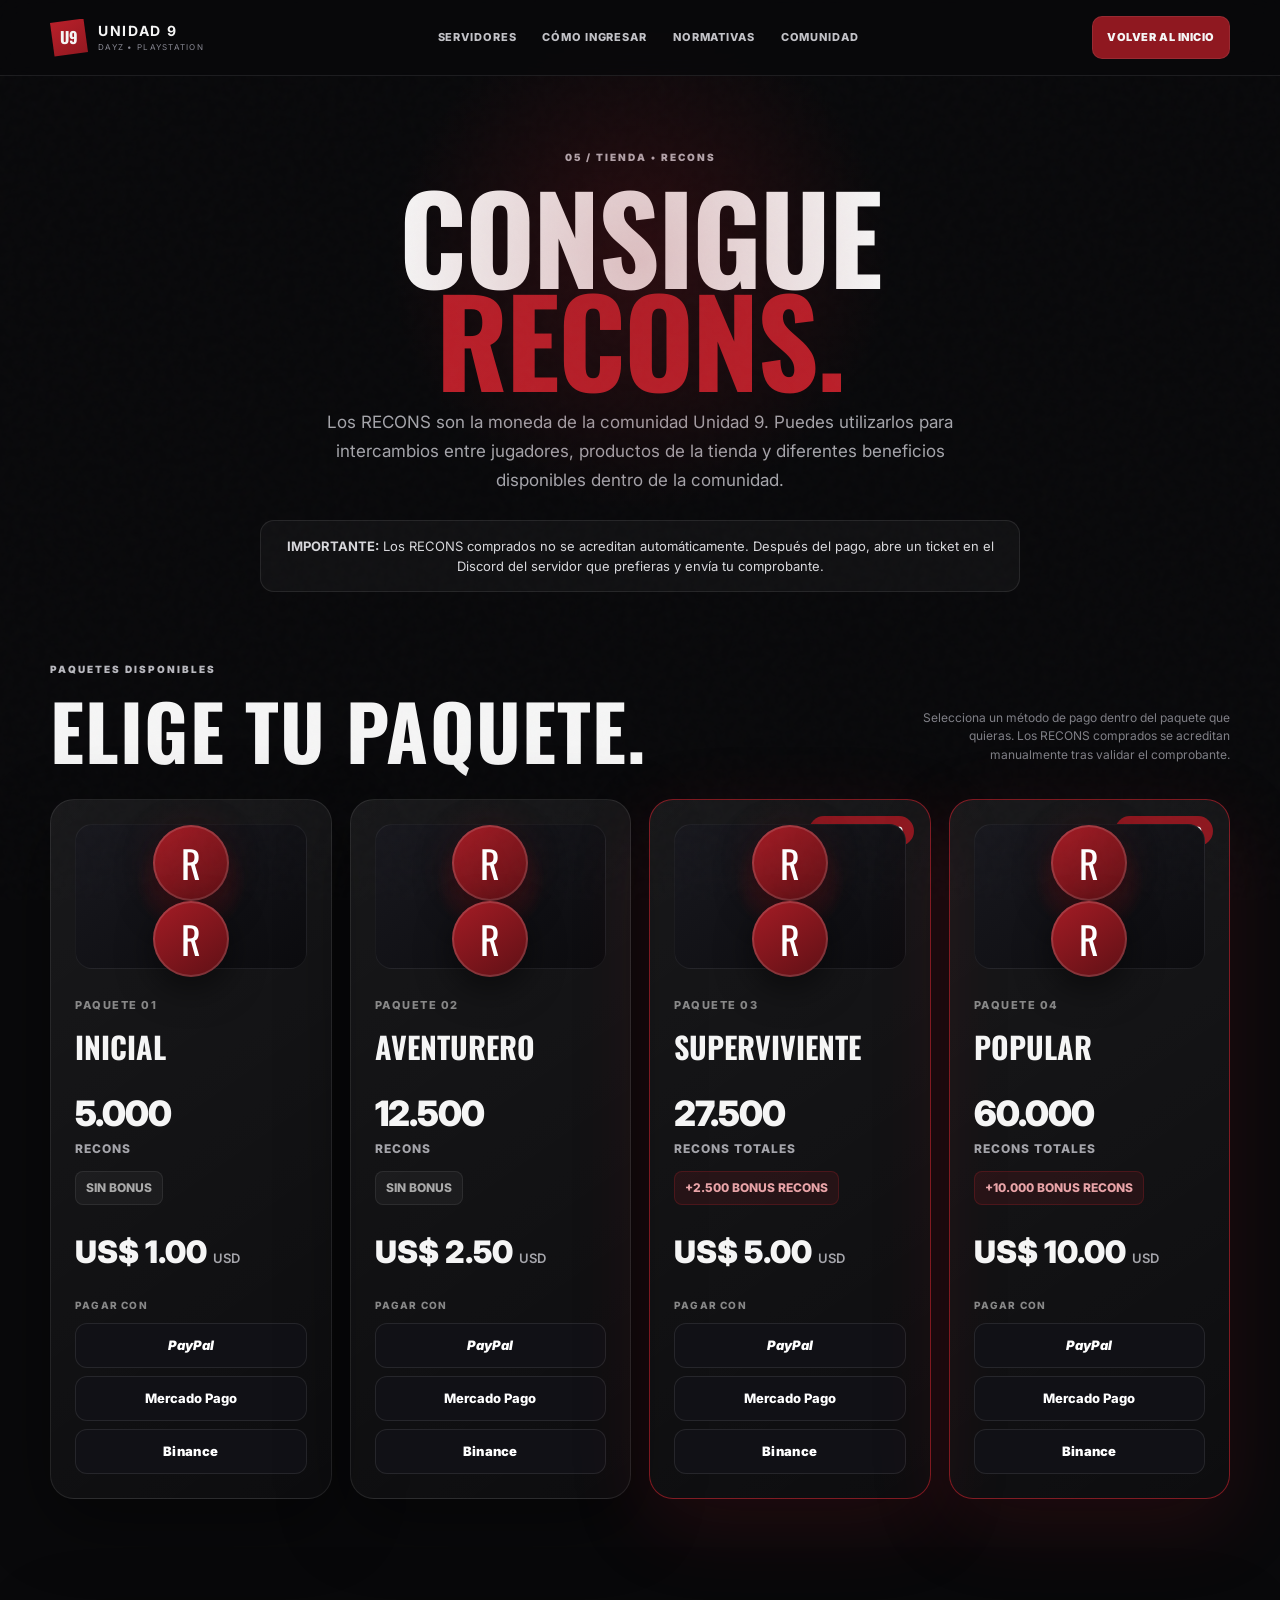
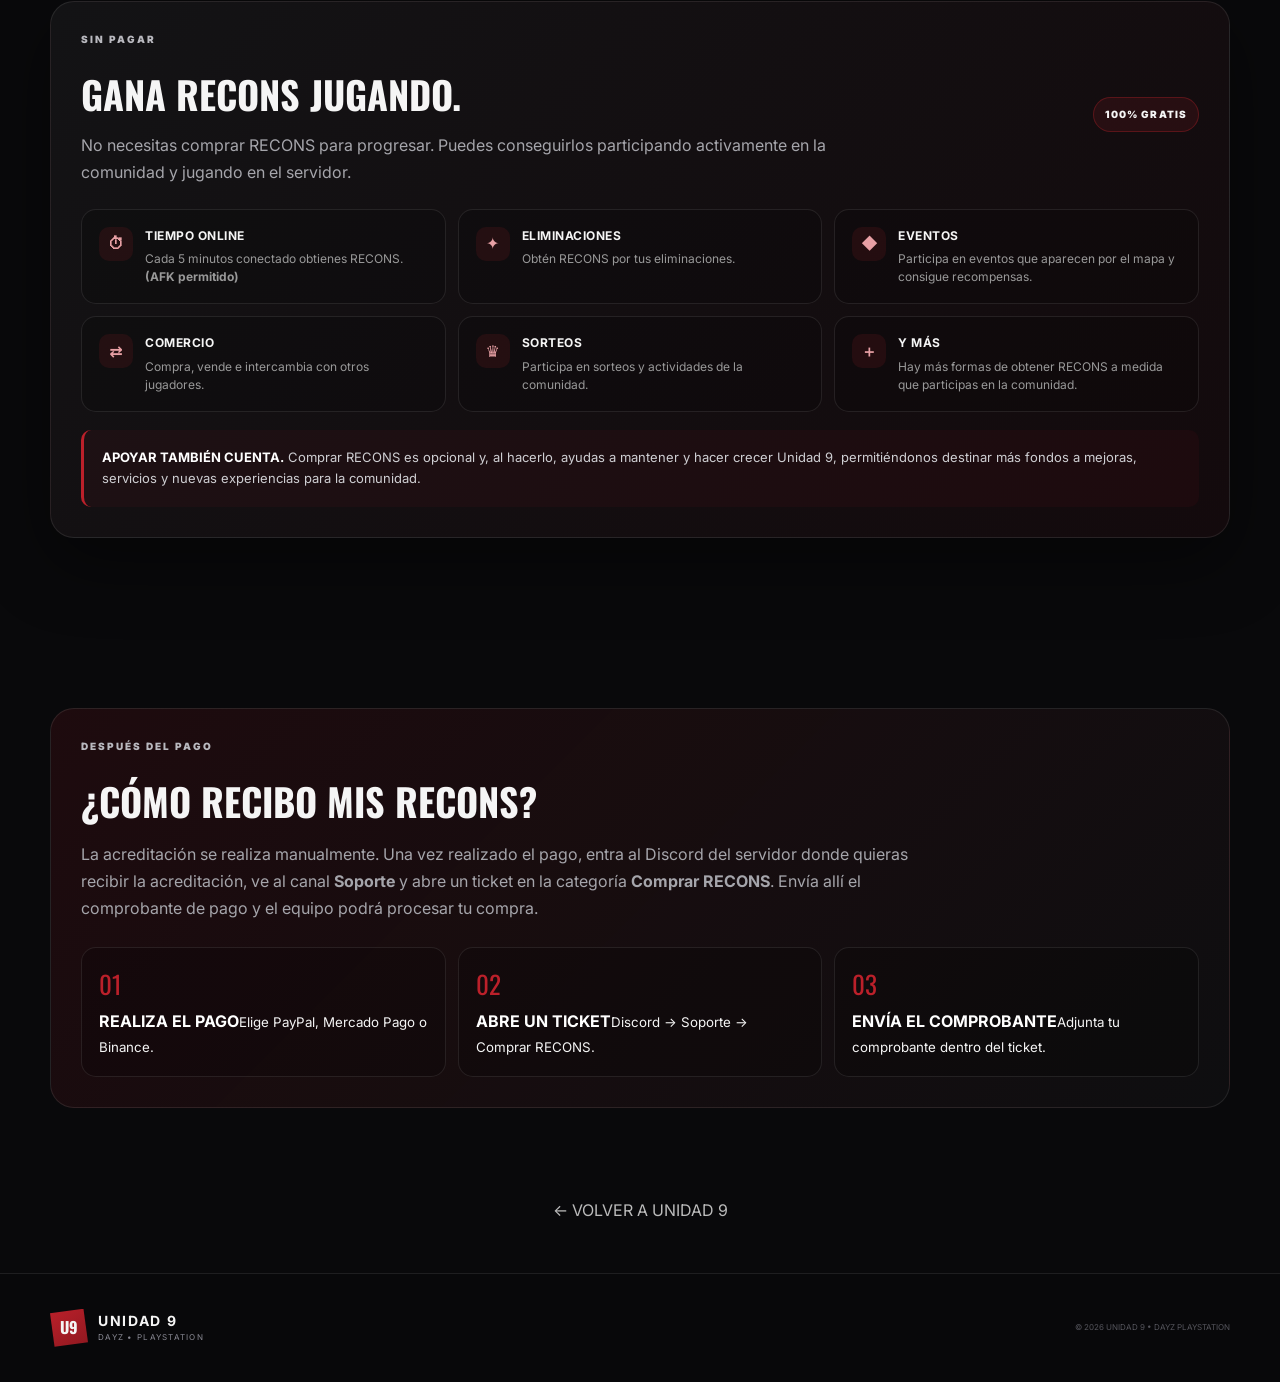
==== recons.html @ 3420ec3e "Reemplazar sitio por version local" ====
<!DOCTYPE html>
<html lang="es">
<head>
  <meta charset="UTF-8">
  <meta name="viewport" content="width=device-width, initial-scale=1.0, viewport-fit=cover">
  <meta name="theme-color" content="#0b0b0d">
  <meta name="description" content="Paquetes RECONS de Unidad 9 — compra RECONS para utilizar en la comunidad DayZ.">
  <title>RECONS — UNIDAD 9</title>
  <link rel="icon" type="image/svg+xml" href="assets/favicon.svg">
  <link rel="preconnect" href="https://fonts.googleapis.com">
  <link rel="preconnect" href="https://fonts.gstatic.com" crossorigin>
  <link href="https://fonts.googleapis.com/css2?family=Inter:wght@400;500;600;700;800;900&family=Oswald:wght@500;600;700&display=swap" rel="stylesheet">
  <link rel="stylesheet" href="assets/styles.css">
  <style>
    .shop-hero{padding-top:150px;padding-bottom:70px;text-align:center;position:relative;overflow:hidden}.shop-hero:before{content:"";position:absolute;width:520px;height:520px;border-radius:50%;background:radial-gradient(circle,rgba(143,24,32,.25),transparent 68%);left:50%;top:0;transform:translateX(-50%);pointer-events:none}.shop-hero h1{font-family:Oswald,sans-serif;font-size:clamp(58px,13vw,120px);line-height:.86;letter-spacing:-2px;margin:18px 0}.shop-hero h1 span{color:var(--red2)}.shop-hero p{max-width:680px;margin:0 auto;color:var(--muted);font-size:17px;line-height:1.7}.shop-note{margin:25px auto 0;max-width:760px;padding:15px 18px;border:1px solid var(--line);border-radius:14px;background:rgba(255,255,255,.035);font-size:13px;color:#d8d8dc}.packages{display:grid;grid-template-columns:repeat(4,1fr);gap:18px;padding-bottom:80px}.package-card{position:relative;background:linear-gradient(145deg,rgba(255,255,255,.065),rgba(255,255,255,.018));border:1px solid var(--line);border-radius:24px;padding:24px;box-shadow:var(--shadow);overflow:hidden;transition:transform .3s ease,border-color .3s ease}.package-card:hover{transform:translateY(-7px);border-color:rgba(187,32,42,.55)}.package-card.featured{border-color:rgba(187,32,42,.65);box-shadow:0 25px 80px rgba(143,24,32,.18)}.package-badge{position:absolute;top:16px;right:16px;background:var(--red);border-radius:999px;padding:7px 10px;font-size:10px;font-weight:800;letter-spacing:.7px}.package-art{height:145px;border-radius:17px;background:radial-gradient(circle at 50% 40%,rgba(187,32,42,.42),transparent 38%),linear-gradient(145deg,#18181e,#0c0c0f);display:grid;place-items:center;margin-bottom:22px;border:1px solid rgba(255,255,255,.06);position:relative}.package-art:after{content:"R";display:grid;place-items:center;width:76px;height:76px;border-radius:50%;font-family:Oswald,sans-serif;font-size:38px;color:#fff;background:linear-gradient(145deg,#a51c25,#5e1015);box-shadow:0 12px 35px rgba(0,0,0,.5),inset 0 0 0 2px rgba(255,255,255,.14)}.package-number{font-size:11px;color:#888;letter-spacing:1.5px;font-weight:800}.package-card h2{font-family:Oswald,sans-serif;font-size:30px;margin:8px 0 15px}.recons-total{font-size:35px;font-weight:900;letter-spacing:-1px}.recons-label{font-size:12px;color:var(--muted);letter-spacing:1px;font-weight:800}.bonus{display:inline-flex;margin:12px 0 18px;padding:7px 10px;border-radius:8px;background:rgba(187,32,42,.12);border:1px solid rgba(187,32,42,.25);font-size:12px;font-weight:800;color:#e9a4a8}.price{font-size:31px;font-weight:900;margin:5px 0 22px}.price small{font-size:13px;color:var(--muted);font-weight:600}.pay-title{font-size:10px;letter-spacing:1.2px;color:#888;font-weight:800;margin-bottom:9px}.pay-grid{display:grid;grid-template-columns:1fr;gap:8px}.pay-btn{min-height:45px;border-radius:12px;border:1px solid var(--line);background:#111116;color:#fff;text-decoration:none;display:flex;align-items:center;justify-content:center;font-weight:900;font-size:13px;transition:.25s}.pay-btn:hover{border-color:rgba(255,255,255,.25);background:#19191f;transform:translateY(-2px)}.pay-btn.paypal{font-style:italic}.pay-btn.mp{font-weight:800}.pay-btn.binance{letter-spacing:.3px}.payment-help{padding:70px 0 90px}.payment-box{border:1px solid var(--line);border-radius:24px;background:linear-gradient(135deg,rgba(143,24,32,.16),rgba(255,255,255,.025));padding:30px}.payment-box h2{font-family:Oswald,sans-serif;font-size:38px;margin:0 0 10px}.payment-box p{color:var(--muted);line-height:1.7;max-width:850px}.payment-steps{display:grid;grid-template-columns:repeat(3,1fr);gap:12px;margin-top:24px}.payment-step{padding:17px;border:1px solid var(--line);border-radius:15px;background:rgba(0,0,0,.2)}.payment-step b{color:#fff}.payment-step span{display:block;color:var(--red2);font-family:Oswald,sans-serif;font-size:25px;margin-bottom:6px}.back-home{text-align:center;padding-bottom:50px}.back-home a{color:#bbb;text-decoration:none}.back-home a:hover{color:#fff}
    @media(max-width:950px){.packages{grid-template-columns:repeat(2,1fr)}}
    @media(max-width:620px){.shop-hero{padding-top:125px;padding-bottom:50px}.shop-hero h1{font-size:68px}.packages{grid-template-columns:1fr;gap:16px}.package-card{padding:20px}.package-art{height:125px}.payment-steps{grid-template-columns:1fr}.payment-box{padding:22px}.desktop-nav{display:none}}
  </style>
</head>
<body>
  <div class="noise"></div>
  <header class="site-header" id="top">
    <a class="brand" href="index.html" aria-label="Volver a Unidad 9"><span class="brand-mark">U9</span><span class="brand-text"><strong>UNIDAD 9</strong><small>DAYZ • PLAYSTATION</small></span></a>
    <nav class="desktop-nav" aria-label="Navegación principal"><a href="index.html#servidores">SERVIDORES</a><a href="index.html#como-ingresar">CÓMO INGRESAR</a><a href="index.html#normativas">NORMATIVAS</a><a href="index.html#comunidad">COMUNIDAD</a></nav>
    <a class="nav-cta" href="index.html">VOLVER AL INICIO</a>
  </header>

  <main>
    <section class="shop-hero section-pad"><div class="container"><div class="eyebrow">05 / TIENDA • RECONS</div><h1>CONSIGUE<br><span>RECONS.</span></h1><p>Los RECONS son la moneda de la comunidad Unidad 9. Puedes utilizarlos para intercambios entre jugadores, productos de la tienda y diferentes beneficios disponibles dentro de la comunidad.</p><div class="shop-note"><strong>IMPORTANTE:</strong> Los RECONS comprados no se acreditan automáticamente. Después del pago, abre un ticket en el Discord del servidor que prefieras y envía tu comprobante.</div></div></section>

    <section class="section-pad" style="padding-top:0"><div class="container"><div class="section-head"><div><div class="eyebrow">PAQUETES DISPONIBLES</div><h2>ELIGE TU PAQUETE.</h2></div><p>Selecciona un método de pago dentro del paquete que quieras. Los RECONS comprados se acreditan manualmente tras validar el comprobante.</p></div>
      <div class="packages">
        <article class="package-card reveal">
          <div class="package-art"><span class="coin-art">R</span></div>
          <span class="package-number">PAQUETE 01</span><h2>INICIAL</h2>
          <div class="recons-total">5.000</div><div class="recons-label">RECONS</div>
          <div class="bonus neutral">SIN BONUS</div>
          <div class="price">US$ 1.00 <small>USD</small></div>
          <div class="pay-title">PAGAR CON</div><div class="pay-grid">
            <a class="pay-btn paypal" data-link="paypal1" href="#">PayPal</a>
            <a class="pay-btn mp" data-link="mercadopago1" href="#">Mercado Pago</a>
            <a class="pay-btn binance" data-link="binance1" href="#">Binance</a>
          </div>
        </article>
        <article class="package-card reveal delay-1">
          <div class="package-art"><span class="coin-art">R</span></div>
          <span class="package-number">PAQUETE 02</span><h2>AVENTURERO</h2>
          <div class="recons-total">12.500</div><div class="recons-label">RECONS</div>
          <div class="bonus neutral">SIN BONUS</div>
          <div class="price">US$ 2.50 <small>USD</small></div>
          <div class="pay-title">PAGAR CON</div><div class="pay-grid">
            <a class="pay-btn paypal" data-link="paypal2" href="#">PayPal</a>
            <a class="pay-btn mp" data-link="mercadopago2" href="#">Mercado Pago</a>
            <a class="pay-btn binance" data-link="binance2" href="#">Binance</a>
          </div>
        </article>
        <article class="package-card featured reveal delay-2">
          <span class="package-badge">BONUS +2.500</span>
          <div class="package-art"><span class="coin-art">R</span></div>
          <span class="package-number">PAQUETE 03</span><h2>SUPERVIVIENTE</h2>
          <div class="recons-total">27.500</div><div class="recons-label">RECONS TOTALES</div>
          <div class="bonus">+2.500 BONUS RECONS</div>
          <div class="price">US$ 5.00 <small>USD</small></div>
          <div class="pay-title">PAGAR CON</div><div class="pay-grid">
            <a class="pay-btn paypal" data-link="paypal3" href="#">PayPal</a>
            <a class="pay-btn mp" data-link="mercadopago3" href="#">Mercado Pago</a>
            <a class="pay-btn binance" data-link="binance3" href="#">Binance</a>
          </div>
        </article>
        <article class="package-card featured reveal">
          <span class="package-badge">MÁS ELEGIDO</span>
          <div class="package-art"><span class="coin-art">R</span></div>
          <span class="package-number">PAQUETE 04</span><h2>POPULAR</h2>
          <div class="recons-total">60.000</div><div class="recons-label">RECONS TOTALES</div>
          <div class="bonus">+10.000 BONUS RECONS</div>
          <div class="price">US$ 10.00 <small>USD</small></div>
          <div class="pay-title">PAGAR CON</div><div class="pay-grid">
            <a class="pay-btn paypal" data-link="paypal4" href="#">PayPal</a>
            <a class="pay-btn mp" data-link="mercadopago4" href="#">Mercado Pago</a>
            <a class="pay-btn binance" data-link="binance4" href="#">Binance</a>
          </div>
        </article>
      </div>

      <div class="free-earn reveal">
        <div class="free-earn-head"><div><div class="eyebrow">SIN PAGAR</div><h2>GANA RECONS JUGANDO.</h2></div><span class="free-pill">100% GRATIS</span></div>
        <p>No necesitas comprar RECONS para progresar. Puedes conseguirlos participando activamente en la comunidad y jugando en el servidor.</p>
        <div class="earn-grid">
          <div class="earn-item"><span>⏱</span><div><b>TIEMPO ONLINE</b><small>Cada 5 minutos conectado obtienes RECONS. <strong>(AFK permitido)</strong></small></div></div>
          <div class="earn-item"><span>✦</span><div><b>ELIMINACIONES</b><small>Obtén RECONS por tus eliminaciones.</small></div></div>
          <div class="earn-item"><span>◆</span><div><b>EVENTOS</b><small>Participa en eventos que aparecen por el mapa y consigue recompensas.</small></div></div>
          <div class="earn-item"><span>⇄</span><div><b>COMERCIO</b><small>Compra, vende e intercambia con otros jugadores.</small></div></div>
          <div class="earn-item"><span>♛</span><div><b>SORTEOS</b><small>Participa en sorteos y actividades de la comunidad.</small></div></div>
          <div class="earn-item"><span>＋</span><div><b>Y MÁS</b><small>Hay más formas de obtener RECONS a medida que participas en la comunidad.</small></div></div>
        </div>
        <div class="support-note"><strong>APOYAR TAMBIÉN CUENTA.</strong> Comprar RECONS es opcional y, al hacerlo, ayudas a mantener y hacer crecer Unidad 9, permitiéndonos destinar más fondos a mejoras, servicios y nuevas experiencias para la comunidad.</div>
      </div>
      </div></section>

    <section class="payment-help"><div class="container"><div class="payment-box reveal"><div class="eyebrow">DESPUÉS DEL PAGO</div><h2>¿CÓMO RECIBO MIS RECONS?</h2><p>La acreditación se realiza manualmente. Una vez realizado el pago, entra al Discord del servidor donde quieras recibir la acreditación, ve al canal <strong>Soporte</strong> y abre un ticket en la categoría <strong>Comprar RECONS</strong>. Envía allí el comprobante de pago y el equipo podrá procesar tu compra.</p><div class="payment-steps"><div class="payment-step"><span>01</span><b>REALIZA EL PAGO</b><small>Elige PayPal, Mercado Pago o Binance.</small></div><div class="payment-step"><span>02</span><b>ABRE UN TICKET</b><small>Discord → Soporte → Comprar RECONS.</small></div><div class="payment-step"><span>03</span><b>ENVÍA EL COMPROBANTE</b><small>Adjunta tu comprobante dentro del ticket.</small></div></div></div></div></section>
    <div class="back-home"><a href="index.html">← VOLVER A UNIDAD 9</a></div>
  </main>
  <footer class="footer"><div class="container footer-inner"><div class="brand"><span class="brand-mark">U9</span><span class="brand-text"><strong>UNIDAD 9</strong><small>DAYZ • PLAYSTATION</small></span></div><div class="footer-copy">© 2026 UNIDAD 9 • DAYZ PLAYSTATION</div></div></footer>
  <script src="assets/config.js"></script><script src="assets/script.js"></script>
</body>
</html>
---- assets/styles.css ----
:root{--bg:#09090b;--bg2:#101014;--panel:#15151a;--panel2:#1b1b21;--text:#f5f5f5;--muted:#a5a5ab;--red:#8f1820;--red2:#bb202a;--line:rgba(255,255,255,.09);--shadow:0 24px 70px rgba(0,0,0,.45);--max:1180px;--radius:22px}
*{box-sizing:border-box;margin:0;padding:0}html{scroll-behavior:smooth}body{font-family:Inter,system-ui,sans-serif;background:var(--bg);color:var(--text);line-height:1.55;overflow-x:hidden}a{color:inherit;text-decoration:none}button{font:inherit;color:inherit}::selection{background:var(--red2);color:#fff}.noise{position:fixed;inset:0;pointer-events:none;opacity:.035;background-image:url("data:image/svg+xml,%3Csvg viewBox='0 0 140 140' xmlns='http://www.w3.org/2000/svg'%3E%3Cfilter id='n'%3E%3CfeTurbulence type='fractalNoise' baseFrequency='.8' numOctaves='4' stitchTiles='stitch'/%3E%3C/filter%3E%3Crect width='100%25' height='100%25' filter='url(%23n)' opacity='.5'/%3E%3C/svg%3E");z-index:20}.container{width:min(calc(100% - 32px),var(--max));margin:auto}.section-pad{padding:100px 0}.site-header{height:76px;position:fixed;top:0;left:0;right:0;z-index:30;display:flex;align-items:center;justify-content:space-between;padding:0 max(16px,calc((100vw - var(--max))/2));background:rgba(9,9,11,.76);border-bottom:1px solid var(--line);backdrop-filter:blur(16px)}.brand{display:flex;align-items:center;gap:10px}.brand-mark{width:38px;height:38px;display:grid;place-items:center;font-family:Oswald,sans-serif;font-weight:700;font-size:16px;background:linear-gradient(145deg,var(--red2),var(--red));clip-path:polygon(0 12%,88% 0,100% 88%,12% 100%);box-shadow:0 8px 20px rgba(187,32,42,.22)}.brand-text{display:flex;flex-direction:column;line-height:1}.brand-text strong{font-size:14px;letter-spacing:.12em}.brand-text small{color:#888892;font-size:8px;letter-spacing:.16em;margin-top:5px}.desktop-nav{display:flex;gap:26px;font-size:11px;font-weight:800;letter-spacing:.08em;color:#c2c2c7}.desktop-nav a{transition:.2s}.desktop-nav a:hover{color:#fff}.nav-cta,.btn{display:inline-flex;align-items:center;justify-content:center;gap:12px;border-radius:10px;font-weight:900;letter-spacing:.05em;font-size:11px;transition:transform .25s,box-shadow .25s,background .25s}.nav-cta{padding:12px 14px;background:var(--red);border:1px solid rgba(255,255,255,.08)}.nav-cta:hover,.btn-primary:hover{transform:translateY(-2px);box-shadow:0 14px 34px rgba(143,24,32,.32)}.hero{min-height:790px;display:flex;align-items:center;position:relative;overflow:hidden;padding-top:130px;background:radial-gradient(circle at 74% 36%,rgba(143,24,32,.2),transparent 31%),linear-gradient(180deg,#0d0d10 0%,#09090b 100%)}.hero:after{content:"";position:absolute;inset:auto -10% -50px;height:220px;background:linear-gradient(transparent,var(--bg));pointer-events:none}.hero-glow{position:absolute;border-radius:50%;filter:blur(80px);opacity:.23;pointer-events:none}.glow-a{width:300px;height:300px;background:var(--red);right:7%;top:18%}.glow-b{width:180px;height:180px;background:#5b0e14;left:-5%;bottom:18%}.hero-grid{display:grid;grid-template-columns:1.1fr .9fr;gap:70px;align-items:center;position:relative;z-index:1}.eyebrow{font-size:10px;letter-spacing:.2em;font-weight:900;color:#b9b9bf;margin-bottom:18px}.pulse{display:inline-block;width:7px;height:7px;border-radius:50%;background:#d63b45;box-shadow:0 0 0 7px rgba(214,59,69,.12);margin-right:9px;vertical-align:middle}.hero h1,.cta-box h2,.section-head h2,.intro h2,.rules-content h2,.economy h2,.story h2{font-family:Oswald,sans-serif;line-height:.91;letter-spacing:.015em;text-transform:uppercase}.hero h1{font-size:clamp(62px,8vw,112px);text-shadow:0 20px 60px rgba(0,0,0,.35)}.hero h1 span,.intro h2 span,.cta-box h2 span{color:#a31b24}.hero-lead{max-width:590px;color:#b2b2b8;font-size:15px;margin-top:25px}.hero-actions{display:flex;gap:11px;margin-top:30px;flex-wrap:wrap}.btn{min-height:46px;padding:0 18px}.btn-primary{background:linear-gradient(145deg,#a21d26,#79131a);border:1px solid rgba(255,255,255,.1)}.btn-ghost{border:1px solid rgba(255,255,255,.12);background:rgba(255,255,255,.02)}.btn-ghost:hover{background:rgba(255,255,255,.06);transform:translateY(-2px)}.hero-proof{margin-top:22px;color:#7f7f87;font-size:9px;font-weight:800;letter-spacing:.12em}.hero-proof span{color:#d63b45}.hero-panel{border:1px solid var(--line);background:linear-gradient(160deg,rgba(255,255,255,.06),rgba(255,255,255,.015));border-radius:28px;padding:24px;box-shadow:var(--shadow);position:relative;overflow:hidden}.hero-panel:before{content:"";position:absolute;inset:0;background:linear-gradient(115deg,rgba(255,255,255,.07),transparent 32%,transparent 68%,rgba(143,24,32,.09));pointer-events:none}.panel-top{display:flex;justify-content:space-between;color:#85858d;font-size:10px;font-weight:800;letter-spacing:.16em}.radar{height:310px;position:relative;display:grid;place-items:center;margin:10px 0}.radar:before{content:"";position:absolute;width:1px;height:88%;background:rgba(255,255,255,.08)}.radar:after{content:"";position:absolute;height:1px;width:88%;background:rgba(255,255,255,.08)}.radar-ring{position:absolute;border:1px solid rgba(255,255,255,.1);border-radius:50%}.r1{width:220px;height:220px}.r2{width:140px;height:140px}.radar-sweep{position:absolute;width:110px;height:110px;border-radius:100% 0 0 0;background:linear-gradient(135deg,rgba(187,32,42,.35),transparent 65%);transform-origin:100% 100%;animation:sweep 4s linear infinite}.radar-core{width:64px;height:64px;border-radius:50%;display:grid;place-items:center;background:#111116;border:1px solid rgba(255,255,255,.15);font-family:Oswald;font-size:22px;box-shadow:0 0 30px rgba(187,32,42,.18)}.radar-dot{width:7px;height:7px;border-radius:50%;background:#c9323d;box-shadow:0 0 0 6px rgba(201,50,61,.1);position:absolute}.d1{left:30%;top:39%}.d2{right:27%;bottom:37%}.d3{right:22%;top:29%}.stat-grid{display:grid;grid-template-columns:repeat(3,1fr);border-top:1px solid var(--line);padding-top:17px}.stat-grid div{display:flex;flex-direction:column}.stat-grid strong{font-size:27px;font-weight:900}.stat-grid span{color:#777780;font-size:8px;letter-spacing:.13em;font-weight:800;margin-top:3px}.fine{display:block;color:#55555b;font-size:8px;margin-top:13px}.ticker{border-top:1px solid var(--line);border-bottom:1px solid var(--line);overflow:hidden;background:#0c0c0f}.ticker-track{width:max-content;display:flex;gap:22px;align-items:center;padding:13px 0;color:#85858d;font-size:9px;font-weight:900;letter-spacing:.17em;animation:marquee 35s linear infinite}.ticker i{color:var(--red2);font-style:normal}.two-col{display:grid;grid-template-columns:.34fr 1fr;gap:80px}.section-label{font-size:10px;letter-spacing:.18em;color:#7b7b83;font-weight:900}.section-label span{color:#be252e;margin-right:8px}.intro{background:linear-gradient(180deg,#0a0a0d,#0d0d10)}.intro-copy h2{font-size:clamp(42px,5vw,72px);max-width:760px}.intro-copy p{color:#a5a5ab;max-width:760px;margin-top:24px}.mini-facts{display:flex;gap:16px;margin-top:35px}.mini-facts div{min-width:110px;border:1px solid var(--line);border-radius:14px;padding:14px}.mini-facts strong{display:block;font-size:22px}.mini-facts span{font-size:8px;color:#74747c;letter-spacing:.15em;font-weight:900}.servers{background:linear-gradient(180deg,#0d0d10,#09090b)}.section-head{display:flex;justify-content:space-between;gap:30px;align-items:end;margin-bottom:35px}.section-head h2{font-size:clamp(44px,6vw,76px)}.section-head p{max-width:330px;color:#7f7f86;font-size:12px;text-align:right}.server-grid{display:grid;grid-template-columns:repeat(2,1fr);gap:20px}.server-card{border:1px solid var(--line);background:var(--panel);border-radius:var(--radius);overflow:hidden;box-shadow:var(--shadow);transition:transform .3s,border-color .3s}.server-card:hover{transform:translateY(-6px);border-color:rgba(187,32,42,.35)}.server-image{height:260px;position:relative;display:flex;align-items:flex-end;padding:22px;overflow:hidden}.server-image:before,.server-image:after{content:"";position:absolute;inset:0}.chernarus-art{background:linear-gradient(130deg,#121419 0%,#242c2c 50%,#0f1213 100%)}.livonia-art{background:linear-gradient(130deg,#121214 0%,#2c3027 52%,#10110f 100%)}.chernarus-art:before{background:radial-gradient(circle at 70% 35%,rgba(161,170,151,.22),transparent 25%),linear-gradient(160deg,transparent 40%,rgba(0,0,0,.8))}.livonia-art:before{background:radial-gradient(circle at 64% 33%,rgba(184,175,125,.17),transparent 24%),linear-gradient(155deg,transparent 38%,rgba(0,0,0,.83))}.server-image:after{background:linear-gradient(180deg,transparent 30%,rgba(0,0,0,.65))}.server-image span,.server-image em{position:relative;z-index:1}.server-image span{font-family:Oswald;font-size:45px;letter-spacing:.03em}.server-image em{position:absolute;right:22px;top:20px;font-style:normal;font-size:11px;letter-spacing:.14em;color:#aaa}.server-body{padding:23px}.server-status{color:#7e7e86;font-size:9px;font-weight:900;letter-spacing:.14em}.status-dot{display:inline-block;width:6px;height:6px;background:#cc3942;border-radius:50%;margin-right:6px;box-shadow:0 0 0 5px rgba(204,57,66,.08)}.server-body h3{font-family:Oswald;font-size:36px;margin-top:7px}.server-body p{color:#909098;font-size:13px;margin-top:8px}.server-buttons{display:flex;gap:9px;margin-top:20px;flex-wrap:wrap}.btn-small{min-height:40px;padding:0 13px;font-size:9px}.access{background:#101015}.steps{display:grid;gap:12px}.step{display:grid;grid-template-columns:76px 1fr;gap:20px;border:1px solid var(--line);background:rgba(255,255,255,.02);border-radius:18px;padding:22px;transition:.25s}.step:hover{border-color:rgba(187,32,42,.28);transform:translateX(3px)}.step-no{font-family:Oswald;font-size:42px;color:var(--red2);line-height:1}.step h3{font-family:Oswald;font-size:26px}.step p{color:#92929a;font-size:13px;margin-top:7px;max-width:800px}.text-link{display:inline-block;margin-top:13px;color:#d3d3d8;font-size:9px;font-weight:900;letter-spacing:.12em}.tip{display:inline-block;margin-top:14px;padding:8px 10px;border:1px solid var(--line);border-radius:8px;color:#76767e;font-size:8px;font-weight:900;letter-spacing:.1em}.access-note{margin-top:16px;border-left:2px solid var(--red2);padding:14px 16px;color:#83838a;background:rgba(143,24,32,.05);font-size:11px}.access-note strong{color:#d9d9dc}.rules{background:#0b0b0e}.rules-grid{align-items:start}.rules-content h2{font-size:clamp(46px,6vw,78px)}.muted{color:#81818a;font-size:12px;margin-top:12px;max-width:650px}.accordion{margin-top:28px;border-top:1px solid var(--line)}.accordion-item{width:100%;border:0;border-bottom:1px solid var(--line);background:none;display:flex;justify-content:space-between;align-items:center;padding:18px 4px;text-align:left;cursor:pointer;font-size:11px;font-weight:900;letter-spacing:.06em}.accordion-item b{color:var(--red2);margin-right:12px}.accordion-item i{font-style:normal;font-size:20px;color:#797981;transition:.2s}.accordion-item[aria-expanded="true"] i{transform:rotate(45deg);color:#fff}.accordion-panel{max-height:0;overflow:hidden;transition:max-height .3s ease}.accordion-panel p{padding:0 8px 18px 38px;color:#8f8f97;font-size:12px}.economy{background:linear-gradient(180deg,#0b0b0e,#09090b)}.economy-card{display:grid;grid-template-columns:1fr 1fr;gap:0;border:1px solid var(--line);border-radius:28px;overflow:hidden;background:linear-gradient(135deg,#15151a,#0e0e11);box-shadow:var(--shadow)}.economy-main,.economy-side{padding:40px}.economy-main{background:radial-gradient(circle at 20% 20%,rgba(187,32,42,.12),transparent 35%)}.economy h2{font-size:90px;color:#fff}.economy-main p{color:#97979f;max-width:500px}.economy-pills{display:flex;gap:8px;flex-wrap:wrap;margin-top:23px}.economy-pills span{font-size:8px;font-weight:900;letter-spacing:.12em;color:#92929a;padding:8px 10px;border:1px solid var(--line);border-radius:8px}.economy-side{border-left:1px solid var(--line);display:grid;grid-template-columns:auto 1fr;gap:18px;align-items:start}.coin{width:60px;height:60px;border-radius:50%;display:grid;place-items:center;border:1px solid rgba(187,32,42,.55);background:radial-gradient(circle,#551017,#1a0d10 70%);font-family:Oswald;font-size:27px;box-shadow:inset 0 0 30px rgba(187,32,42,.2)}.economy-side strong{font-size:11px;letter-spacing:.1em}.economy-side p{color:#8d8d95;font-size:11px;margin-top:7px}.economy-side .btn{grid-column:1/-1;margin-top:5px;width:max-content}.community{background:#0c0c10}.community-grid{display:grid;grid-template-columns:repeat(2,1fr);gap:12px}.social-card{display:grid;grid-template-columns:44px 1fr auto;gap:15px;align-items:center;border:1px solid var(--line);background:rgba(255,255,255,.025);border-radius:17px;padding:18px;transition:.25s}.social-card:hover{transform:translateY(-3px);border-color:rgba(187,32,42,.35);background:rgba(255,255,255,.04)}.social-icon{width:44px;height:44px;display:grid;place-items:center;border-radius:12px;background:rgba(187,32,42,.1);color:#d13944;font-size:20px}.social-card small{font-size:8px;color:#6f6f77;font-weight:900;letter-spacing:.14em}.social-card h3{font-family:Oswald;font-size:25px;line-height:1}.social-card p{color:#81818a;font-size:10px;margin-top:5px}.arrow{color:#6d6d75;font-size:20px}.story{background:linear-gradient(180deg,#0c0c0f,#111116)}.story-card{display:grid;grid-template-columns:150px 1fr;gap:40px;align-items:center;border:1px solid var(--line);border-radius:28px;padding:35px;background:radial-gradient(circle at 0 0,rgba(143,24,32,.12),transparent 38%)}.story-mark{font-family:Oswald;font-size:96px;color:var(--red2);opacity:.85}.story h2{font-size:clamp(42px,5vw,66px)}.story p{color:#94949c;font-size:12px;margin-top:13px;max-width:840px}.final-cta{padding-top:60px}.cta-box{display:flex;justify-content:space-between;align-items:center;gap:30px;padding:52px 40px;border:1px solid var(--line);border-radius:28px;background:linear-gradient(135deg,rgba(143,24,32,.18),rgba(255,255,255,.025));overflow:hidden;position:relative}.cta-box:after{content:"U9";position:absolute;right:35px;bottom:-40px;font-family:Oswald;font-size:200px;color:rgba(255,255,255,.025);line-height:1}.cta-box h2{font-size:clamp(50px,7vw,90px)}.btn-xl{min-height:58px;padding:0 24px;position:relative;z-index:2}.footer{border-top:1px solid var(--line);padding:35px 0;background:#08080a}.footer-inner{display:flex;align-items:center;justify-content:space-between;gap:20px}.footer-links{display:flex;gap:18px;font-size:9px;font-weight:900;letter-spacing:.1em;color:#72727a}.footer-copy{font-size:8px;color:#55555c}.floating-top{position:fixed;right:16px;bottom:18px;width:42px;height:42px;border-radius:12px;border:1px solid var(--line);background:rgba(17,17,20,.9);color:#bbb;z-index:25;opacity:0;pointer-events:none;transition:.2s;backdrop-filter:blur(12px)}.floating-top.show{opacity:1;pointer-events:auto}.reveal{opacity:0;transform:translateY(20px);transition:opacity .7s ease,transform .7s ease}.reveal.visible{opacity:1;transform:none}.delay-1{transition-delay:.1s}.delay-2{transition-delay:.2s}@keyframes sweep{to{transform:rotate(360deg)}}@keyframes marquee{to{transform:translateX(-50%)}}
@media (max-width:900px){.desktop-nav{display:none}.site-header{height:68px}.nav-cta{padding:10px 11px;font-size:9px}.hero{min-height:auto;padding:125px 0 80px}.hero-grid{grid-template-columns:1fr;gap:42px}.hero h1{font-size:clamp(58px,17vw,95px)}.hero-panel{max-width:620px}.section-pad{padding:78px 0}.two-col{grid-template-columns:1fr;gap:27px}.section-label{order:-1}.section-head{display:block}.section-head h2{margin-bottom:13px}.section-head p{text-align:left}.server-grid,.community-grid,.economy-card{grid-template-columns:1fr}.economy-side{border-left:0;border-top:1px solid var(--line)}.story-card{grid-template-columns:1fr;gap:10px}.story-mark{font-size:72px}.cta-box{display:block}.cta-box .btn{margin-top:24px}.footer-inner{flex-direction:column;align-items:flex-start}.footer-links{flex-wrap:wrap}}
@media (max-width:600px){.container{width:min(calc(100% - 22px),var(--max))}.brand-text small{display:none}.nav-cta{display:none}.hero-grid{gap:30px}.hero-lead{font-size:13px}.hero-actions{display:grid;grid-template-columns:1fr 1fr}.hero-actions .btn{width:100%}.hero-proof{font-size:8px;line-height:1.6}.hero-panel{padding:17px;border-radius:20px}.radar{height:235px}.r1{width:180px;height:180px}.r2{width:114px;height:114px}.server-image{height:220px}.server-image span{font-size:37px}.server-body{padding:18px}.server-buttons{display:grid;grid-template-columns:1fr 1fr}.btn-small{padding:0 7px}.step{grid-template-columns:53px 1fr;padding:17px}.step-no{font-size:34px}.step h3{font-size:21px}.step p{font-size:12px}.economy-main,.economy-side{padding:25px}.economy h2{font-size:76px}.economy-side{grid-template-columns:1fr}.coin{width:52px;height:52px}.economy-side .btn{width:100%}.social-card{grid-template-columns:40px 1fr auto;padding:14px}.social-icon{width:40px;height:40px}.story-card{padding:24px}.cta-box{padding:34px 24px}.footer-copy{font-size:7px}.section-head h2{font-size:46px}}
@media (prefers-reduced-motion:reduce){*,*::before,*::after{animation:none!important;transition:none!important;scroll-behavior:auto!important}}

/* RECONS tienda adicional */
.package-art .coin-art{display:grid;place-items:center;width:76px;height:76px;border-radius:50%;font-family:Oswald,sans-serif;font-size:38px;color:#fff;background:linear-gradient(145deg,#a51c25,#5e1015);box-shadow:0 12px 35px rgba(0,0,0,.5),inset 0 0 0 2px rgba(255,255,255,.14),0 0 35px rgba(143,24,32,.18)}
.bonus.neutral{color:#aaa;background:rgba(255,255,255,.04);border-color:rgba(255,255,255,.08)}
.free-earn{margin-top:22px;padding:30px;border:1px solid var(--line);border-radius:24px;background:linear-gradient(135deg,rgba(255,255,255,.045),rgba(143,24,32,.08));box-shadow:var(--shadow)}
.free-earn-head{display:flex;align-items:flex-end;justify-content:space-between;gap:16px}.free-earn h2{font-family:Oswald,sans-serif;font-size:38px;margin:4px 0 8px}.free-earn>p{color:var(--muted);line-height:1.7;max-width:760px}.free-pill{font-size:10px;letter-spacing:1.1px;font-weight:900;border:1px solid rgba(187,32,42,.35);background:rgba(187,32,42,.12);padding:9px 11px;border-radius:999px;white-space:nowrap}
.earn-grid{display:grid;grid-template-columns:repeat(3,1fr);gap:12px;margin-top:22px}.earn-item{display:flex;gap:12px;padding:17px;border:1px solid var(--line);border-radius:15px;background:rgba(0,0,0,.16)}.earn-item>span{width:34px;height:34px;display:grid;place-items:center;border-radius:10px;background:rgba(187,32,42,.12);color:#e8a0a5;font-weight:900;flex:none}.earn-item b{display:block;font-size:12px;letter-spacing:.5px}.earn-item small{display:block;margin-top:5px;color:#999;line-height:1.5;font-size:12px}.support-note{margin-top:18px;padding:17px 18px;border-left:3px solid var(--red2);background:rgba(143,24,32,.08);border-radius:10px;color:#cfcfd3;line-height:1.65;font-size:13px}.support-note strong{color:#fff}
@media(max-width:950px){.earn-grid{grid-template-columns:repeat(2,1fr)}}
@media(max-width:620px){.free-earn{padding:22px}.free-earn-head{display:block}.free-pill{display:inline-block;margin-top:8px}.earn-grid{grid-template-columns:1fr}.free-earn h2{font-size:32px}}

.benefit-card p{transition:max-height .35s ease,opacity .35s ease}.benefit-card:not(.expanded) p{max-height:4.9em;overflow:hidden;position:relative}.benefit-card:not(.expanded) p:after{content:"";position:absolute;left:0;right:0;bottom:0;height:2em;background:linear-gradient(transparent,var(--card-fade,#151518))}.benefit-card.expanded p{max-height:30em}.benefit-card.expanded .benefit-more span{transform:rotate(180deg)}
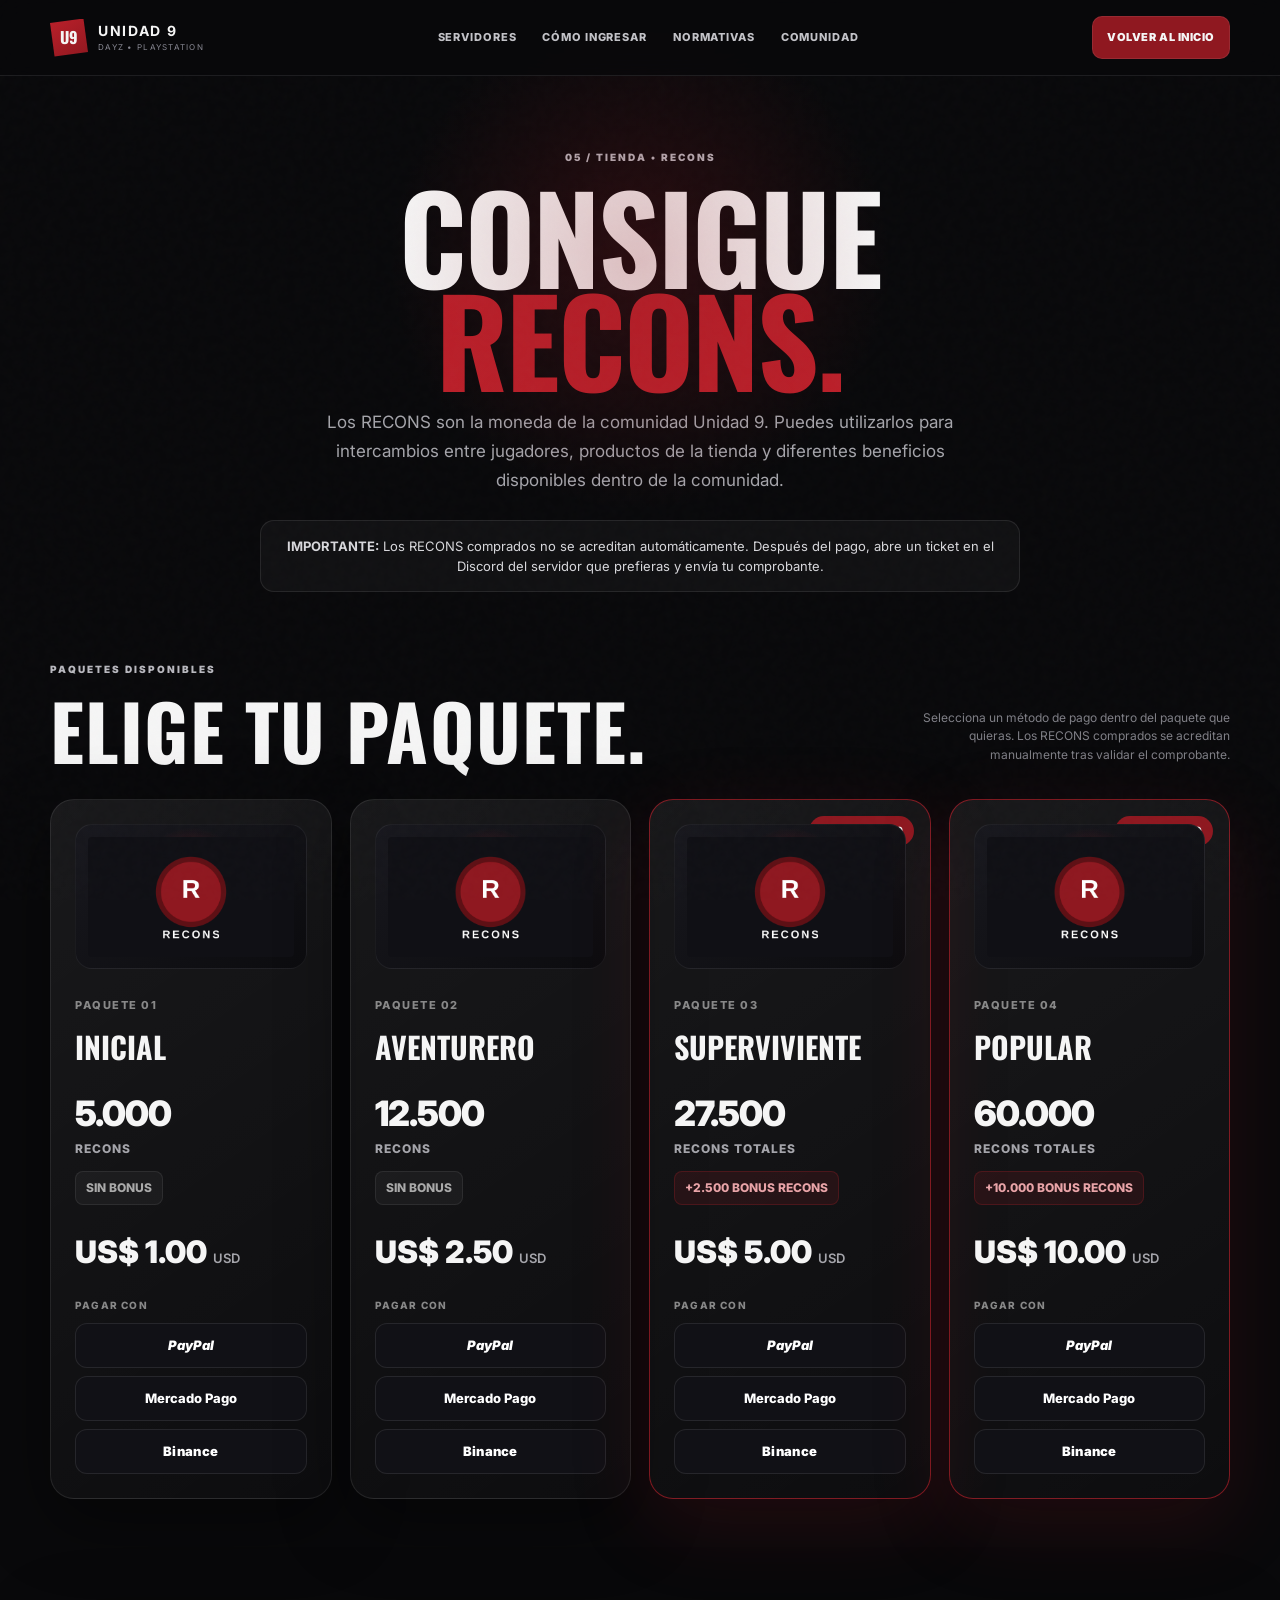
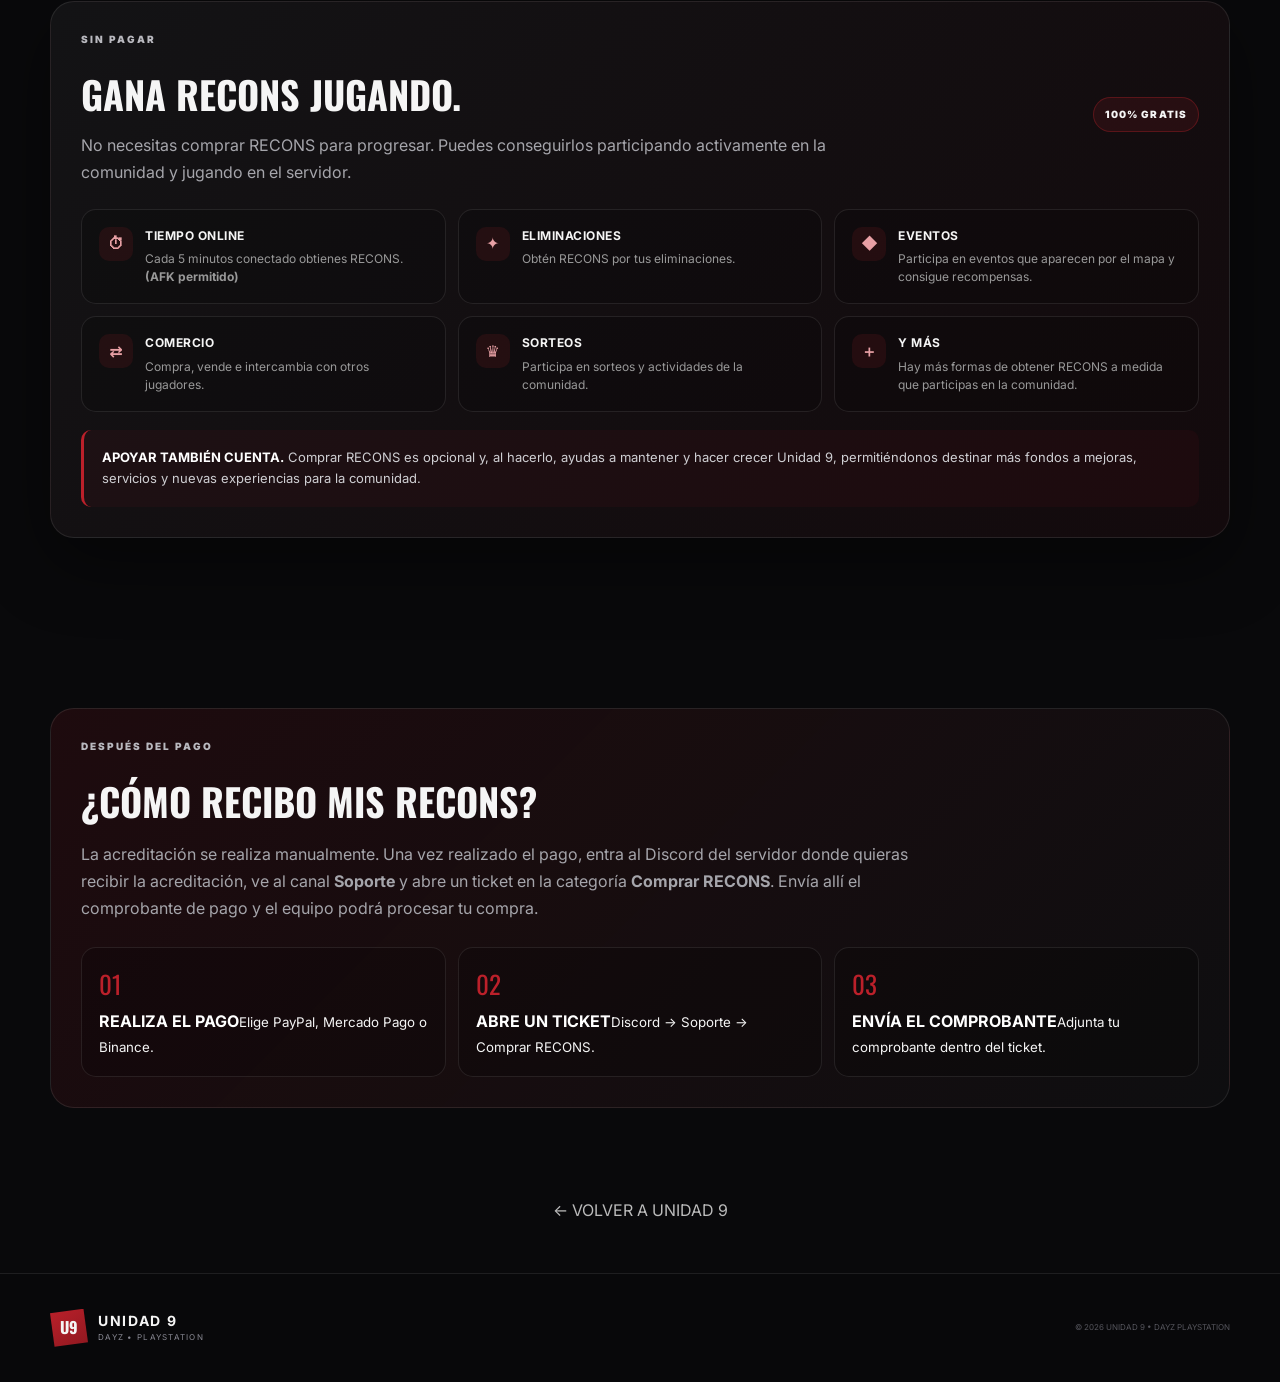
==== commit 026b6d86: "Reemplazar sitio por version local2" ====
--- a/recons.html
+++ b/recons.html
@@ -12,7 +12,7 @@
   <link href="https://fonts.googleapis.com/css2?family=Inter:wght@400;500;600;700;800;900&family=Oswald:wght@500;600;700&display=swap" rel="stylesheet">
   <link rel="stylesheet" href="assets/styles.css">
   <style>
-    .shop-hero{padding-top:150px;padding-bottom:70px;text-align:center;position:relative;overflow:hidden}.shop-hero:before{content:"";position:absolute;width:520px;height:520px;border-radius:50%;background:radial-gradient(circle,rgba(143,24,32,.25),transparent 68%);left:50%;top:0;transform:translateX(-50%);pointer-events:none}.shop-hero h1{font-family:Oswald,sans-serif;font-size:clamp(58px,13vw,120px);line-height:.86;letter-spacing:-2px;margin:18px 0}.shop-hero h1 span{color:var(--red2)}.shop-hero p{max-width:680px;margin:0 auto;color:var(--muted);font-size:17px;line-height:1.7}.shop-note{margin:25px auto 0;max-width:760px;padding:15px 18px;border:1px solid var(--line);border-radius:14px;background:rgba(255,255,255,.035);font-size:13px;color:#d8d8dc}.packages{display:grid;grid-template-columns:repeat(4,1fr);gap:18px;padding-bottom:80px}.package-card{position:relative;background:linear-gradient(145deg,rgba(255,255,255,.065),rgba(255,255,255,.018));border:1px solid var(--line);border-radius:24px;padding:24px;box-shadow:var(--shadow);overflow:hidden;transition:transform .3s ease,border-color .3s ease}.package-card:hover{transform:translateY(-7px);border-color:rgba(187,32,42,.55)}.package-card.featured{border-color:rgba(187,32,42,.65);box-shadow:0 25px 80px rgba(143,24,32,.18)}.package-badge{position:absolute;top:16px;right:16px;background:var(--red);border-radius:999px;padding:7px 10px;font-size:10px;font-weight:800;letter-spacing:.7px}.package-art{height:145px;border-radius:17px;background:radial-gradient(circle at 50% 40%,rgba(187,32,42,.42),transparent 38%),linear-gradient(145deg,#18181e,#0c0c0f);display:grid;place-items:center;margin-bottom:22px;border:1px solid rgba(255,255,255,.06);position:relative}.package-art:after{content:"R";display:grid;place-items:center;width:76px;height:76px;border-radius:50%;font-family:Oswald,sans-serif;font-size:38px;color:#fff;background:linear-gradient(145deg,#a51c25,#5e1015);box-shadow:0 12px 35px rgba(0,0,0,.5),inset 0 0 0 2px rgba(255,255,255,.14)}.package-number{font-size:11px;color:#888;letter-spacing:1.5px;font-weight:800}.package-card h2{font-family:Oswald,sans-serif;font-size:30px;margin:8px 0 15px}.recons-total{font-size:35px;font-weight:900;letter-spacing:-1px}.recons-label{font-size:12px;color:var(--muted);letter-spacing:1px;font-weight:800}.bonus{display:inline-flex;margin:12px 0 18px;padding:7px 10px;border-radius:8px;background:rgba(187,32,42,.12);border:1px solid rgba(187,32,42,.25);font-size:12px;font-weight:800;color:#e9a4a8}.price{font-size:31px;font-weight:900;margin:5px 0 22px}.price small{font-size:13px;color:var(--muted);font-weight:600}.pay-title{font-size:10px;letter-spacing:1.2px;color:#888;font-weight:800;margin-bottom:9px}.pay-grid{display:grid;grid-template-columns:1fr;gap:8px}.pay-btn{min-height:45px;border-radius:12px;border:1px solid var(--line);background:#111116;color:#fff;text-decoration:none;display:flex;align-items:center;justify-content:center;font-weight:900;font-size:13px;transition:.25s}.pay-btn:hover{border-color:rgba(255,255,255,.25);background:#19191f;transform:translateY(-2px)}.pay-btn.paypal{font-style:italic}.pay-btn.mp{font-weight:800}.pay-btn.binance{letter-spacing:.3px}.payment-help{padding:70px 0 90px}.payment-box{border:1px solid var(--line);border-radius:24px;background:linear-gradient(135deg,rgba(143,24,32,.16),rgba(255,255,255,.025));padding:30px}.payment-box h2{font-family:Oswald,sans-serif;font-size:38px;margin:0 0 10px}.payment-box p{color:var(--muted);line-height:1.7;max-width:850px}.payment-steps{display:grid;grid-template-columns:repeat(3,1fr);gap:12px;margin-top:24px}.payment-step{padding:17px;border:1px solid var(--line);border-radius:15px;background:rgba(0,0,0,.2)}.payment-step b{color:#fff}.payment-step span{display:block;color:var(--red2);font-family:Oswald,sans-serif;font-size:25px;margin-bottom:6px}.back-home{text-align:center;padding-bottom:50px}.back-home a{color:#bbb;text-decoration:none}.back-home a:hover{color:#fff}
+    .shop-hero{padding-top:150px;padding-bottom:70px;text-align:center;position:relative;overflow:hidden}.shop-hero:before{content:"";position:absolute;width:520px;height:520px;border-radius:50%;background:radial-gradient(circle,rgba(143,24,32,.25),transparent 68%);left:50%;top:0;transform:translateX(-50%);pointer-events:none}.shop-hero h1{font-family:Oswald,sans-serif;font-size:clamp(58px,13vw,120px);line-height:.86;letter-spacing:-2px;margin:18px 0}.shop-hero h1 span{color:var(--red2)}.shop-hero p{max-width:680px;margin:0 auto;color:var(--muted);font-size:17px;line-height:1.7}.shop-note{margin:25px auto 0;max-width:760px;padding:15px 18px;border:1px solid var(--line);border-radius:14px;background:rgba(255,255,255,.035);font-size:13px;color:#d8d8dc}.packages{display:grid;grid-template-columns:repeat(4,1fr);gap:18px;padding-bottom:80px}.package-card{position:relative;background:linear-gradient(145deg,rgba(255,255,255,.065),rgba(255,255,255,.018));border:1px solid var(--line);border-radius:24px;padding:24px;box-shadow:var(--shadow);overflow:hidden;transition:transform .3s ease,border-color .3s ease}.package-card:hover{transform:translateY(-7px);border-color:rgba(187,32,42,.55)}.package-card.featured{border-color:rgba(187,32,42,.65);box-shadow:0 25px 80px rgba(143,24,32,.18)}.package-badge{position:absolute;top:16px;right:16px;background:var(--red);border-radius:999px;padding:7px 10px;font-size:10px;font-weight:800;letter-spacing:.7px}.package-art{height:145px;border-radius:17px;background:radial-gradient(circle at 50% 40%,rgba(187,32,42,.42),transparent 38%),linear-gradient(145deg,#18181e,#0c0c0f);display:grid;place-items:center;margin-bottom:22px;border:1px solid rgba(255,255,255,.06);position:relative}.package-art:after{display:none !important;content:none !important}.package-number{font-size:11px;color:#888;letter-spacing:1.5px;font-weight:800}.package-card h2{font-family:Oswald,sans-serif;font-size:30px;margin:8px 0 15px}.recons-total{font-size:35px;font-weight:900;letter-spacing:-1px}.recons-label{font-size:12px;color:var(--muted);letter-spacing:1px;font-weight:800}.bonus{display:inline-flex;margin:12px 0 18px;padding:7px 10px;border-radius:8px;background:rgba(187,32,42,.12);border:1px solid rgba(187,32,42,.25);font-size:12px;font-weight:800;color:#e9a4a8}.price{font-size:31px;font-weight:900;margin:5px 0 22px}.price small{font-size:13px;color:var(--muted);font-weight:600}.pay-title{font-size:10px;letter-spacing:1.2px;color:#888;font-weight:800;margin-bottom:9px}.pay-grid{display:grid;grid-template-columns:1fr;gap:8px}.pay-btn{min-height:45px;border-radius:12px;border:1px solid var(--line);background:#111116;color:#fff;text-decoration:none;display:flex;align-items:center;justify-content:center;font-weight:900;font-size:13px;transition:.25s}.pay-btn:hover{border-color:rgba(255,255,255,.25);background:#19191f;transform:translateY(-2px)}.pay-btn.paypal{font-style:italic}.pay-btn.mp{font-weight:800}.pay-btn.binance{letter-spacing:.3px}.payment-help{padding:70px 0 90px}.payment-box{border:1px solid var(--line);border-radius:24px;background:linear-gradient(135deg,rgba(143,24,32,.16),rgba(255,255,255,.025));padding:30px}.payment-box h2{font-family:Oswald,sans-serif;font-size:38px;margin:0 0 10px}.payment-box p{color:var(--muted);line-height:1.7;max-width:850px}.payment-steps{display:grid;grid-template-columns:repeat(3,1fr);gap:12px;margin-top:24px}.payment-step{padding:17px;border:1px solid var(--line);border-radius:15px;background:rgba(0,0,0,.2)}.payment-step b{color:#fff}.payment-step span{display:block;color:var(--red2);font-family:Oswald,sans-serif;font-size:25px;margin-bottom:6px}.back-home{text-align:center;padding-bottom:50px}.back-home a{color:#bbb;text-decoration:none}.back-home a:hover{color:#fff}
     @media(max-width:950px){.packages{grid-template-columns:repeat(2,1fr)}}
     @media(max-width:620px){.shop-hero{padding-top:125px;padding-bottom:50px}.shop-hero h1{font-size:68px}.packages{grid-template-columns:1fr;gap:16px}.package-card{padding:20px}.package-art{height:125px}.payment-steps{grid-template-columns:1fr}.payment-box{padding:22px}.desktop-nav{display:none}}
   </style>
@@ -31,7 +31,7 @@
     <section class="section-pad" style="padding-top:0"><div class="container"><div class="section-head"><div><div class="eyebrow">PAQUETES DISPONIBLES</div><h2>ELIGE TU PAQUETE.</h2></div><p>Selecciona un método de pago dentro del paquete que quieras. Los RECONS comprados se acreditan manualmente tras validar el comprobante.</p></div>
       <div class="packages">
         <article class="package-card reveal">
-          <div class="package-art"><span class="coin-art">R</span></div>
+          <div class="package-art"><img src="assets/recons.png" alt="RECONS - Unidad 9" loading="lazy"></div>
           <span class="package-number">PAQUETE 01</span><h2>INICIAL</h2>
           <div class="recons-total">5.000</div><div class="recons-label">RECONS</div>
           <div class="bonus neutral">SIN BONUS</div>
@@ -43,7 +43,7 @@
           </div>
         </article>
         <article class="package-card reveal delay-1">
-          <div class="package-art"><span class="coin-art">R</span></div>
+          <div class="package-art"><img src="assets/recons.png" alt="RECONS - Unidad 9" loading="lazy"></div>
           <span class="package-number">PAQUETE 02</span><h2>AVENTURERO</h2>
           <div class="recons-total">12.500</div><div class="recons-label">RECONS</div>
           <div class="bonus neutral">SIN BONUS</div>
@@ -56,7 +56,7 @@
         </article>
         <article class="package-card featured reveal delay-2">
           <span class="package-badge">BONUS +2.500</span>
-          <div class="package-art"><span class="coin-art">R</span></div>
+          <div class="package-art"><img src="assets/recons.png" alt="RECONS - Unidad 9" loading="lazy"></div>
           <span class="package-number">PAQUETE 03</span><h2>SUPERVIVIENTE</h2>
           <div class="recons-total">27.500</div><div class="recons-label">RECONS TOTALES</div>
           <div class="bonus">+2.500 BONUS RECONS</div>
@@ -69,7 +69,7 @@
         </article>
         <article class="package-card featured reveal">
           <span class="package-badge">MÁS ELEGIDO</span>
-          <div class="package-art"><span class="coin-art">R</span></div>
+          <div class="package-art"><img src="assets/recons.png" alt="RECONS - Unidad 9" loading="lazy"></div>
           <span class="package-number">PAQUETE 04</span><h2>POPULAR</h2>
           <div class="recons-total">60.000</div><div class="recons-label">RECONS TOTALES</div>
           <div class="bonus">+10.000 BONUS RECONS</div>
--- a/assets/styles.css
+++ b/assets/styles.css
@@ -5,7 +5,7 @@
 @media (prefers-reduced-motion:reduce){*,*::before,*::after{animation:none!important;transition:none!important;scroll-behavior:auto!important}}
 
 /* RECONS tienda adicional */
-.package-art .coin-art{display:grid;place-items:center;width:76px;height:76px;border-radius:50%;font-family:Oswald,sans-serif;font-size:38px;color:#fff;background:linear-gradient(145deg,#a51c25,#5e1015);box-shadow:0 12px 35px rgba(0,0,0,.5),inset 0 0 0 2px rgba(255,255,255,.14),0 0 35px rgba(143,24,32,.18)}
+
 .bonus.neutral{color:#aaa;background:rgba(255,255,255,.04);border-color:rgba(255,255,255,.08)}
 .free-earn{margin-top:22px;padding:30px;border:1px solid var(--line);border-radius:24px;background:linear-gradient(135deg,rgba(255,255,255,.045),rgba(143,24,32,.08));box-shadow:var(--shadow)}
 .free-earn-head{display:flex;align-items:flex-end;justify-content:space-between;gap:16px}.free-earn h2{font-family:Oswald,sans-serif;font-size:38px;margin:4px 0 8px}.free-earn>p{color:var(--muted);line-height:1.7;max-width:760px}.free-pill{font-size:10px;letter-spacing:1.1px;font-weight:900;border:1px solid rgba(187,32,42,.35);background:rgba(187,32,42,.12);padding:9px 11px;border-radius:999px;white-space:nowrap}
@@ -14,3 +14,5 @@
 @media(max-width:620px){.free-earn{padding:22px}.free-earn-head{display:block}.free-pill{display:inline-block;margin-top:8px}.earn-grid{grid-template-columns:1fr}.free-earn h2{font-size:32px}}
 
 .benefit-card p{transition:max-height .35s ease,opacity .35s ease}.benefit-card:not(.expanded) p{max-height:4.9em;overflow:hidden;position:relative}.benefit-card:not(.expanded) p:after{content:"";position:absolute;left:0;right:0;bottom:0;height:2em;background:linear-gradient(transparent,var(--card-fade,#151518))}.benefit-card.expanded p{max-height:30em}.benefit-card.expanded .benefit-more span{transform:rotate(180deg)}
+
+.package-art:after{display:none !important;content:none !important}.package-art img{width:100%;height:100%;display:block;object-fit:contain;padding:12px;box-sizing:border-box;border-radius:16px}
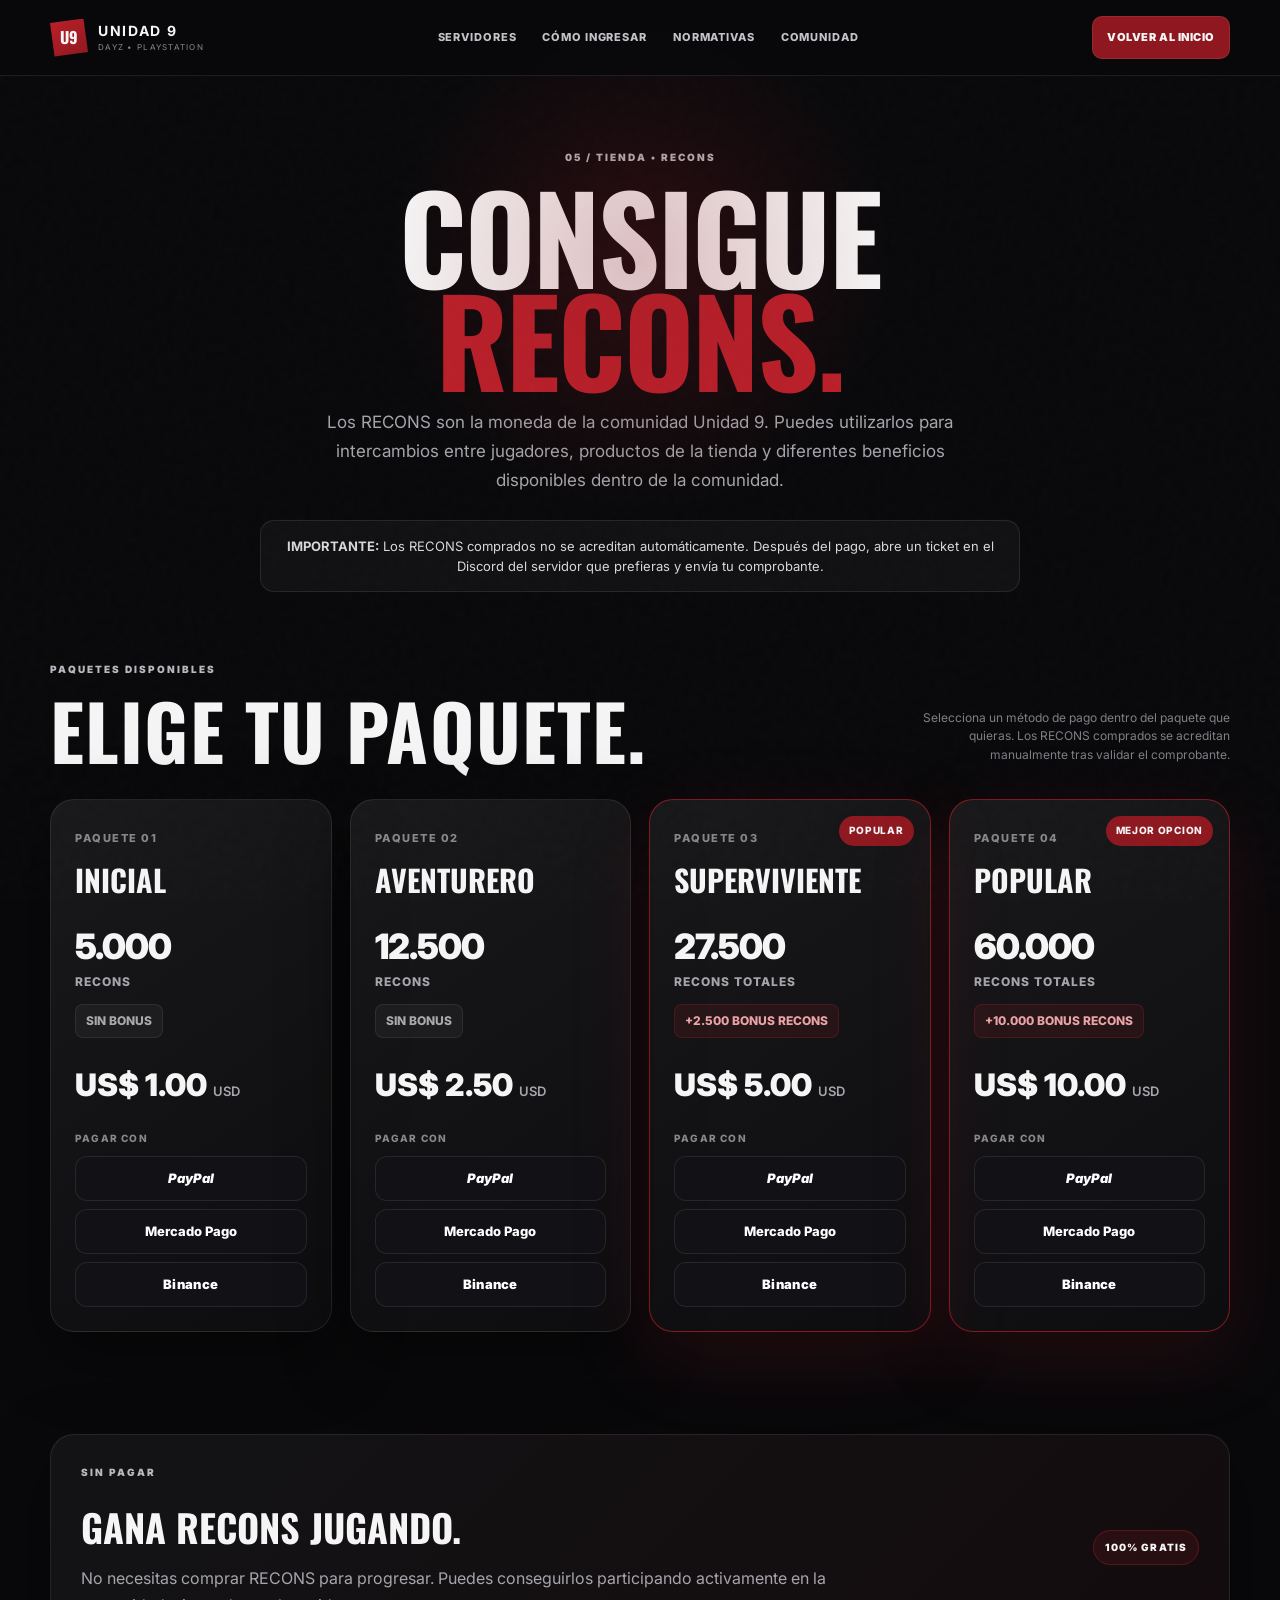
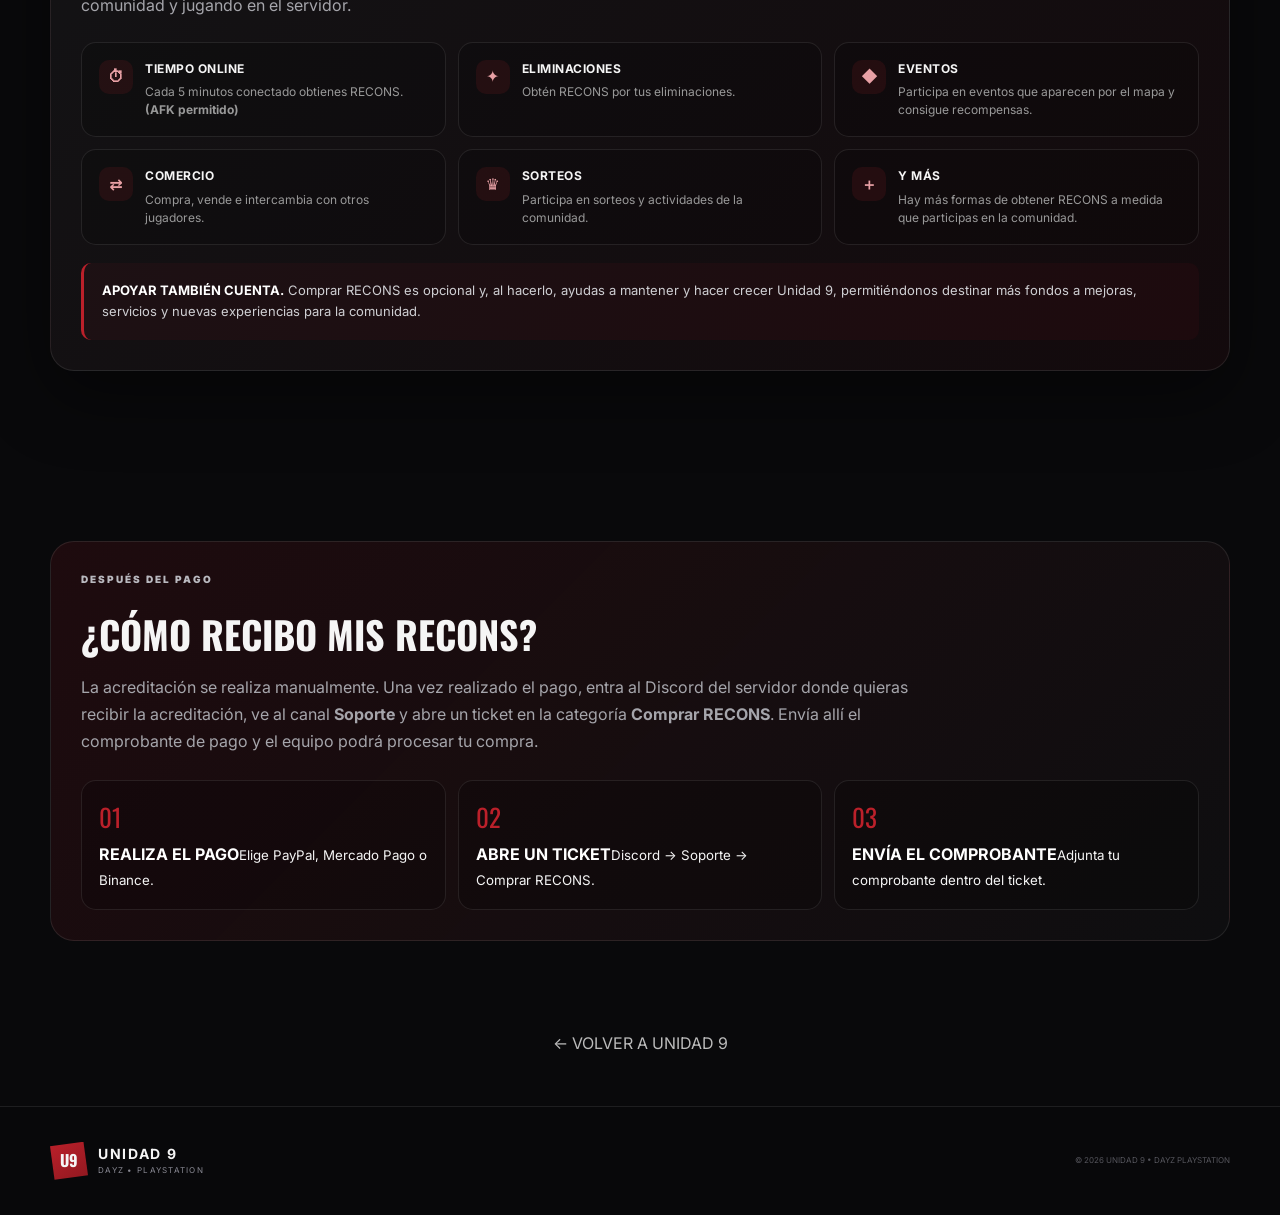
==== commit 75272c54: "Reemplazar sitio por version local4" ====
--- a/recons.html
+++ b/recons.html
@@ -31,7 +31,6 @@
     <section class="section-pad" style="padding-top:0"><div class="container"><div class="section-head"><div><div class="eyebrow">PAQUETES DISPONIBLES</div><h2>ELIGE TU PAQUETE.</h2></div><p>Selecciona un método de pago dentro del paquete que quieras. Los RECONS comprados se acreditan manualmente tras validar el comprobante.</p></div>
       <div class="packages">
         <article class="package-card reveal">
-          <div class="package-art"><img src="assets/recons.png" alt="RECONS - Unidad 9" loading="lazy"></div>
           <span class="package-number">PAQUETE 01</span><h2>INICIAL</h2>
           <div class="recons-total">5.000</div><div class="recons-label">RECONS</div>
           <div class="bonus neutral">SIN BONUS</div>
@@ -43,7 +42,6 @@
           </div>
         </article>
         <article class="package-card reveal delay-1">
-          <div class="package-art"><img src="assets/recons.png" alt="RECONS - Unidad 9" loading="lazy"></div>
           <span class="package-number">PAQUETE 02</span><h2>AVENTURERO</h2>
           <div class="recons-total">12.500</div><div class="recons-label">RECONS</div>
           <div class="bonus neutral">SIN BONUS</div>
@@ -55,8 +53,7 @@
           </div>
         </article>
         <article class="package-card featured reveal delay-2">
-          <span class="package-badge">BONUS +2.500</span>
-          <div class="package-art"><img src="assets/recons.png" alt="RECONS - Unidad 9" loading="lazy"></div>
+          <span class="package-badge">POPULAR</span>
           <span class="package-number">PAQUETE 03</span><h2>SUPERVIVIENTE</h2>
           <div class="recons-total">27.500</div><div class="recons-label">RECONS TOTALES</div>
           <div class="bonus">+2.500 BONUS RECONS</div>
@@ -68,8 +65,7 @@
           </div>
         </article>
         <article class="package-card featured reveal">
-          <span class="package-badge">MÁS ELEGIDO</span>
-          <div class="package-art"><img src="assets/recons.png" alt="RECONS - Unidad 9" loading="lazy"></div>
+          <span class="package-badge">MEJOR OPCION</span>
           <span class="package-number">PAQUETE 04</span><h2>POPULAR</h2>
           <div class="recons-total">60.000</div><div class="recons-label">RECONS TOTALES</div>
           <div class="bonus">+10.000 BONUS RECONS</div>
--- a/assets/styles.css
+++ b/assets/styles.css
@@ -16,3 +16,26 @@
 .benefit-card p{transition:max-height .35s ease,opacity .35s ease}.benefit-card:not(.expanded) p{max-height:4.9em;overflow:hidden;position:relative}.benefit-card:not(.expanded) p:after{content:"";position:absolute;left:0;right:0;bottom:0;height:2em;background:linear-gradient(transparent,var(--card-fade,#151518))}.benefit-card.expanded p{max-height:30em}.benefit-card.expanded .benefit-more span{transform:rotate(180deg)}
 
 .package-art:after{display:none !important;content:none !important}.package-art img{width:100%;height:100%;display:block;object-fit:contain;padding:12px;box-sizing:border-box;border-radius:16px}
+
+/* ===== DAÑO A ESTRUCTURAS ===== */
+.damage-section{background:#0b0b0e}
+.damage-panel{border:1px solid var(--line);border-radius:24px;padding:26px;background:linear-gradient(145deg,rgba(255,255,255,.045),rgba(255,255,255,.012));box-shadow:var(--shadow)}
+.damage-status-row{display:flex;align-items:center;justify-content:space-between;gap:12px;flex-wrap:wrap}
+.damage-indicator{display:inline-flex;align-items:center;gap:9px;padding:9px 12px;border-radius:999px;font-size:10px;font-weight:900;letter-spacing:.1em;border:1px solid rgba(255,255,255,.1);background:rgba(255,255,255,.03)}
+.damage-dot{width:9px;height:9px;border-radius:50%;display:block;box-shadow:0 0 0 6px rgba(255,255,255,.04)}
+.damage-indicator.is-disabled{color:#8fd39d;border-color:rgba(74,179,98,.28);background:rgba(74,179,98,.08)}
+.damage-indicator.is-disabled .damage-dot{background:#45ba61;box-shadow:0 0 0 6px rgba(69,186,97,.11)}
+.damage-indicator.is-active{color:#ff9ca2;border-color:rgba(208,51,64,.28);background:rgba(208,51,64,.08)}
+.damage-indicator.is-active .damage-dot{background:#d73342;box-shadow:0 0 0 6px rgba(215,51,66,.12)}
+.damage-zone{font-size:9px;color:#75757e;font-weight:900;letter-spacing:.12em}
+.damage-main{display:grid;grid-template-columns:1.2fr .8fr;gap:20px;align-items:end;padding:26px 0 22px}
+.damage-kicker{font-size:10px;font-weight:900;letter-spacing:.14em;color:#8f8f97}
+.damage-countdown{font-family:Oswald,sans-serif;font-size:clamp(58px,8vw,88px);line-height:.95;letter-spacing:.03em;margin:8px 0 10px}
+.damage-main p{color:var(--muted);font-size:12px;max-width:620px}
+.damage-times{display:grid;grid-template-columns:1fr 1fr;gap:10px}
+.damage-times div{padding:15px;border:1px solid var(--line);border-radius:14px;background:rgba(0,0,0,.18)}
+.damage-times small{display:block;color:#6d6d76;font-size:8px;font-weight:900;letter-spacing:.1em;margin-bottom:6px}
+.damage-times strong{font-family:Oswald,sans-serif;font-size:26px}
+.damage-note{padding:15px 16px;border-left:3px solid var(--red2);background:rgba(143,24,32,.08);border-radius:10px;color:#cfcfd3;font-size:12px;line-height:1.65}
+.damage-note strong{color:#fff}
+@media(max-width:700px){.damage-panel{padding:19px;border-radius:20px}.damage-main{grid-template-columns:1fr;gap:18px}.damage-countdown{font-size:clamp(52px,15vw,76px)}.damage-times{grid-template-columns:1fr 1fr}.damage-zone{width:100%}}
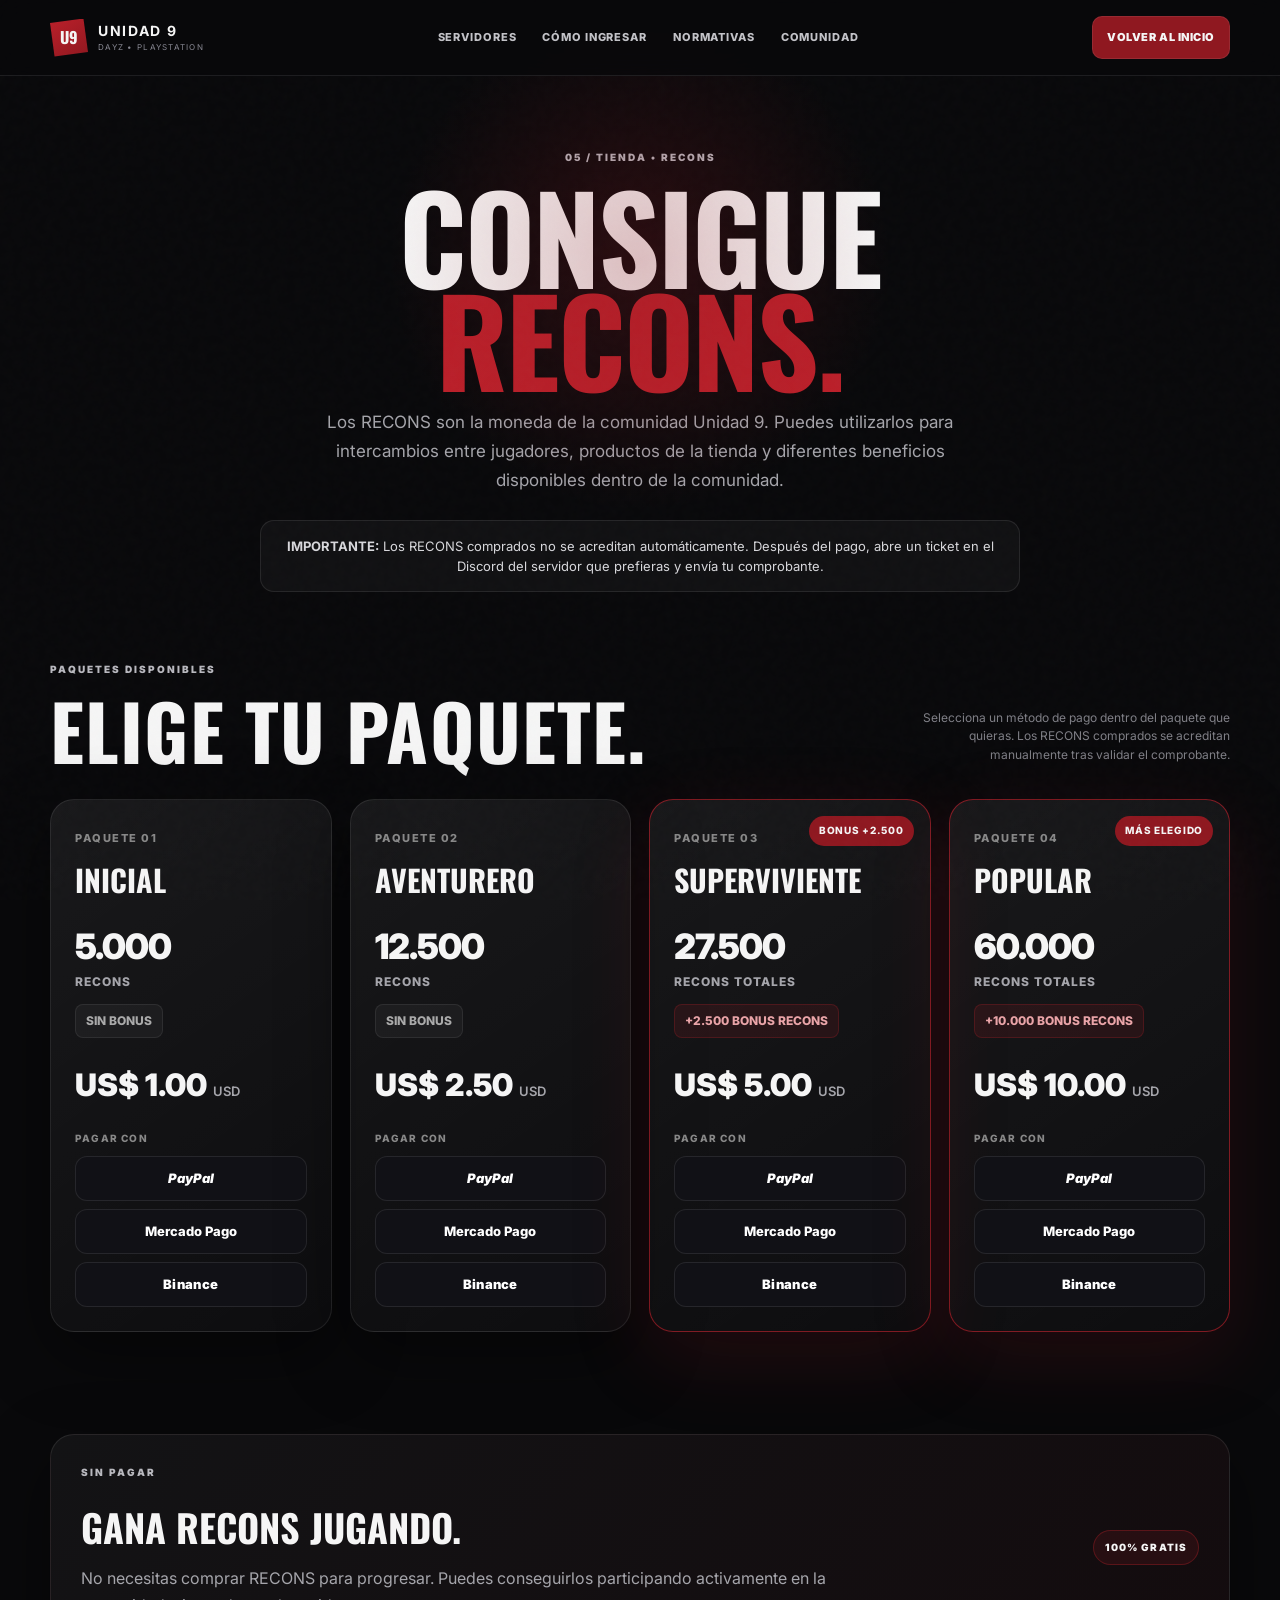
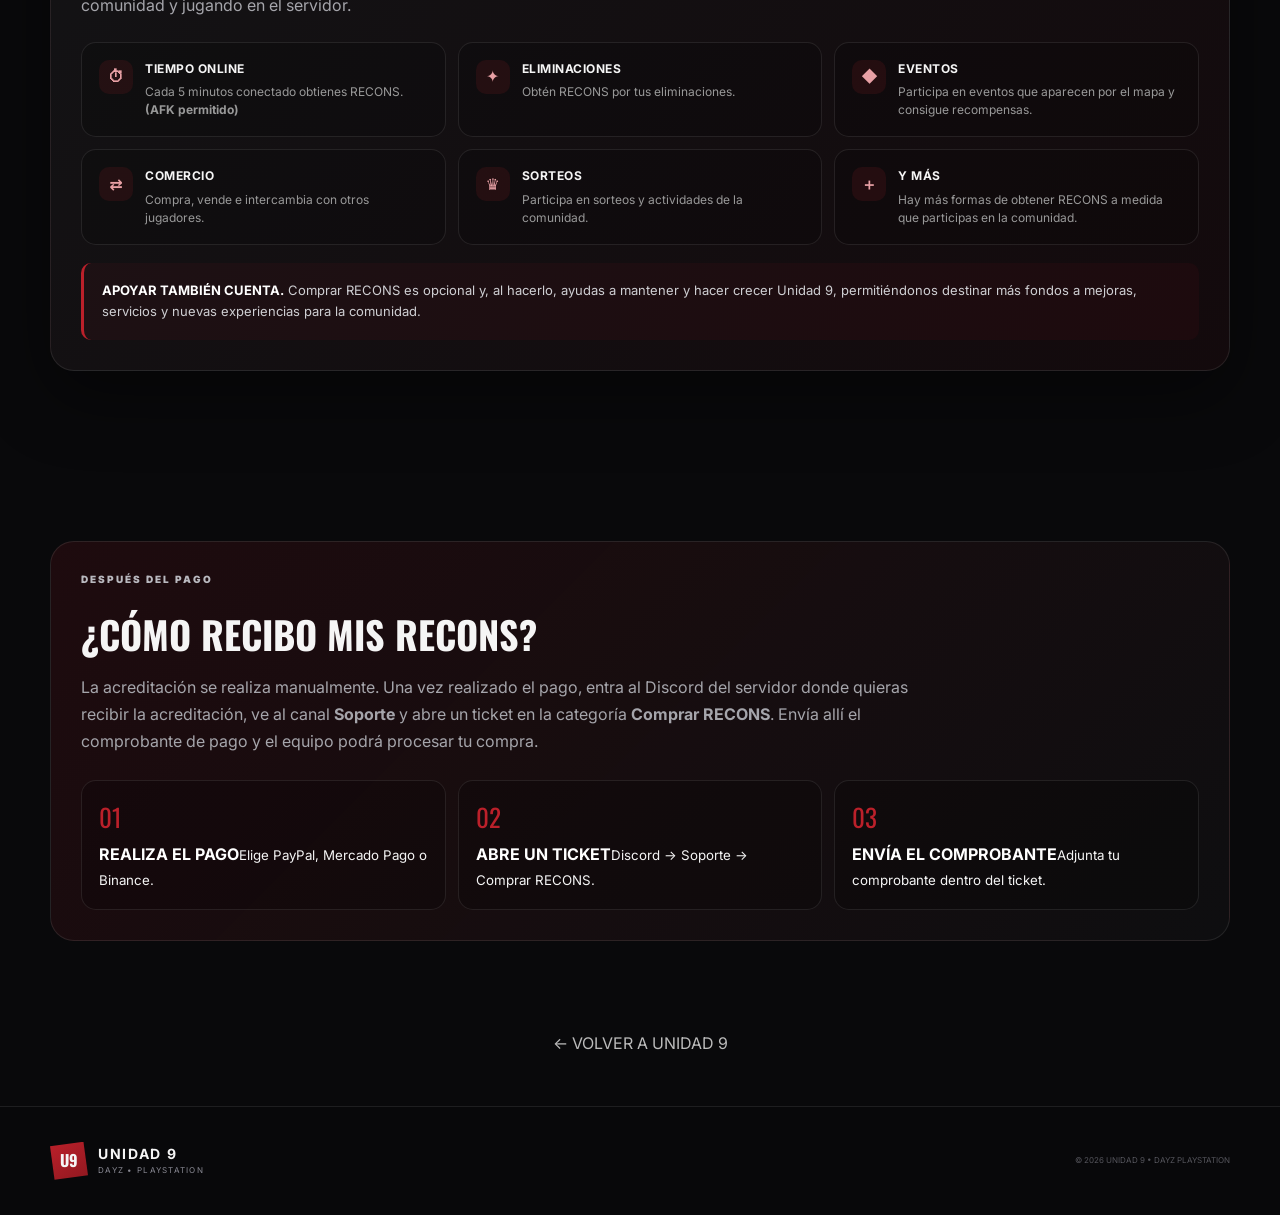
==== commit 5903e5c2: "Reemplazar sitio por version local5" ====
--- a/recons.html
+++ b/recons.html
@@ -53,7 +53,7 @@
           </div>
         </article>
         <article class="package-card featured reveal delay-2">
-          <span class="package-badge">POPULAR</span>
+          <span class="package-badge">BONUS +2.500</span>
           <span class="package-number">PAQUETE 03</span><h2>SUPERVIVIENTE</h2>
           <div class="recons-total">27.500</div><div class="recons-label">RECONS TOTALES</div>
           <div class="bonus">+2.500 BONUS RECONS</div>
@@ -65,7 +65,7 @@
           </div>
         </article>
         <article class="package-card featured reveal">
-          <span class="package-badge">MEJOR OPCION</span>
+          <span class="package-badge">MÁS ELEGIDO</span>
           <span class="package-number">PAQUETE 04</span><h2>POPULAR</h2>
           <div class="recons-total">60.000</div><div class="recons-label">RECONS TOTALES</div>
           <div class="bonus">+10.000 BONUS RECONS</div>
--- a/assets/styles.css
+++ b/assets/styles.css
@@ -1,7 +1,7 @@
 :root{--bg:#09090b;--bg2:#101014;--panel:#15151a;--panel2:#1b1b21;--text:#f5f5f5;--muted:#a5a5ab;--red:#8f1820;--red2:#bb202a;--line:rgba(255,255,255,.09);--shadow:0 24px 70px rgba(0,0,0,.45);--max:1180px;--radius:22px}
-*{box-sizing:border-box;margin:0;padding:0}html{scroll-behavior:smooth}body{font-family:Inter,system-ui,sans-serif;background:var(--bg);color:var(--text);line-height:1.55;overflow-x:hidden}a{color:inherit;text-decoration:none}button{font:inherit;color:inherit}::selection{background:var(--red2);color:#fff}.noise{position:fixed;inset:0;pointer-events:none;opacity:.035;background-image:url("data:image/svg+xml,%3Csvg viewBox='0 0 140 140' xmlns='http://www.w3.org/2000/svg'%3E%3Cfilter id='n'%3E%3CfeTurbulence type='fractalNoise' baseFrequency='.8' numOctaves='4' stitchTiles='stitch'/%3E%3C/filter%3E%3Crect width='100%25' height='100%25' filter='url(%23n)' opacity='.5'/%3E%3C/svg%3E");z-index:20}.container{width:min(calc(100% - 32px),var(--max));margin:auto}.section-pad{padding:100px 0}.site-header{height:76px;position:fixed;top:0;left:0;right:0;z-index:30;display:flex;align-items:center;justify-content:space-between;padding:0 max(16px,calc((100vw - var(--max))/2));background:rgba(9,9,11,.76);border-bottom:1px solid var(--line);backdrop-filter:blur(16px)}.brand{display:flex;align-items:center;gap:10px}.brand-mark{width:38px;height:38px;display:grid;place-items:center;font-family:Oswald,sans-serif;font-weight:700;font-size:16px;background:linear-gradient(145deg,var(--red2),var(--red));clip-path:polygon(0 12%,88% 0,100% 88%,12% 100%);box-shadow:0 8px 20px rgba(187,32,42,.22)}.brand-text{display:flex;flex-direction:column;line-height:1}.brand-text strong{font-size:14px;letter-spacing:.12em}.brand-text small{color:#888892;font-size:8px;letter-spacing:.16em;margin-top:5px}.desktop-nav{display:flex;gap:26px;font-size:11px;font-weight:800;letter-spacing:.08em;color:#c2c2c7}.desktop-nav a{transition:.2s}.desktop-nav a:hover{color:#fff}.nav-cta,.btn{display:inline-flex;align-items:center;justify-content:center;gap:12px;border-radius:10px;font-weight:900;letter-spacing:.05em;font-size:11px;transition:transform .25s,box-shadow .25s,background .25s}.nav-cta{padding:12px 14px;background:var(--red);border:1px solid rgba(255,255,255,.08)}.nav-cta:hover,.btn-primary:hover{transform:translateY(-2px);box-shadow:0 14px 34px rgba(143,24,32,.32)}.hero{min-height:790px;display:flex;align-items:center;position:relative;overflow:hidden;padding-top:130px;background:radial-gradient(circle at 74% 36%,rgba(143,24,32,.2),transparent 31%),linear-gradient(180deg,#0d0d10 0%,#09090b 100%)}.hero:after{content:"";position:absolute;inset:auto -10% -50px;height:220px;background:linear-gradient(transparent,var(--bg));pointer-events:none}.hero-glow{position:absolute;border-radius:50%;filter:blur(80px);opacity:.23;pointer-events:none}.glow-a{width:300px;height:300px;background:var(--red);right:7%;top:18%}.glow-b{width:180px;height:180px;background:#5b0e14;left:-5%;bottom:18%}.hero-grid{display:grid;grid-template-columns:1.1fr .9fr;gap:70px;align-items:center;position:relative;z-index:1}.eyebrow{font-size:10px;letter-spacing:.2em;font-weight:900;color:#b9b9bf;margin-bottom:18px}.pulse{display:inline-block;width:7px;height:7px;border-radius:50%;background:#d63b45;box-shadow:0 0 0 7px rgba(214,59,69,.12);margin-right:9px;vertical-align:middle}.hero h1,.cta-box h2,.section-head h2,.intro h2,.rules-content h2,.economy h2,.story h2{font-family:Oswald,sans-serif;line-height:.91;letter-spacing:.015em;text-transform:uppercase}.hero h1{font-size:clamp(62px,8vw,112px);text-shadow:0 20px 60px rgba(0,0,0,.35)}.hero h1 span,.intro h2 span,.cta-box h2 span{color:#a31b24}.hero-lead{max-width:590px;color:#b2b2b8;font-size:15px;margin-top:25px}.hero-actions{display:flex;gap:11px;margin-top:30px;flex-wrap:wrap}.btn{min-height:46px;padding:0 18px}.btn-primary{background:linear-gradient(145deg,#a21d26,#79131a);border:1px solid rgba(255,255,255,.1)}.btn-ghost{border:1px solid rgba(255,255,255,.12);background:rgba(255,255,255,.02)}.btn-ghost:hover{background:rgba(255,255,255,.06);transform:translateY(-2px)}.hero-proof{margin-top:22px;color:#7f7f87;font-size:9px;font-weight:800;letter-spacing:.12em}.hero-proof span{color:#d63b45}.hero-panel{border:1px solid var(--line);background:linear-gradient(160deg,rgba(255,255,255,.06),rgba(255,255,255,.015));border-radius:28px;padding:24px;box-shadow:var(--shadow);position:relative;overflow:hidden}.hero-panel:before{content:"";position:absolute;inset:0;background:linear-gradient(115deg,rgba(255,255,255,.07),transparent 32%,transparent 68%,rgba(143,24,32,.09));pointer-events:none}.panel-top{display:flex;justify-content:space-between;color:#85858d;font-size:10px;font-weight:800;letter-spacing:.16em}.radar{height:310px;position:relative;display:grid;place-items:center;margin:10px 0}.radar:before{content:"";position:absolute;width:1px;height:88%;background:rgba(255,255,255,.08)}.radar:after{content:"";position:absolute;height:1px;width:88%;background:rgba(255,255,255,.08)}.radar-ring{position:absolute;border:1px solid rgba(255,255,255,.1);border-radius:50%}.r1{width:220px;height:220px}.r2{width:140px;height:140px}.radar-sweep{position:absolute;width:110px;height:110px;border-radius:100% 0 0 0;background:linear-gradient(135deg,rgba(187,32,42,.35),transparent 65%);transform-origin:100% 100%;animation:sweep 4s linear infinite}.radar-core{width:64px;height:64px;border-radius:50%;display:grid;place-items:center;background:#111116;border:1px solid rgba(255,255,255,.15);font-family:Oswald;font-size:22px;box-shadow:0 0 30px rgba(187,32,42,.18)}.radar-dot{width:7px;height:7px;border-radius:50%;background:#c9323d;box-shadow:0 0 0 6px rgba(201,50,61,.1);position:absolute}.d1{left:30%;top:39%}.d2{right:27%;bottom:37%}.d3{right:22%;top:29%}.stat-grid{display:grid;grid-template-columns:repeat(3,1fr);border-top:1px solid var(--line);padding-top:17px}.stat-grid div{display:flex;flex-direction:column}.stat-grid strong{font-size:27px;font-weight:900}.stat-grid span{color:#777780;font-size:8px;letter-spacing:.13em;font-weight:800;margin-top:3px}.fine{display:block;color:#55555b;font-size:8px;margin-top:13px}.ticker{border-top:1px solid var(--line);border-bottom:1px solid var(--line);overflow:hidden;background:#0c0c0f}.ticker-track{width:max-content;display:flex;gap:22px;align-items:center;padding:13px 0;color:#85858d;font-size:9px;font-weight:900;letter-spacing:.17em;animation:marquee 35s linear infinite}.ticker i{color:var(--red2);font-style:normal}.two-col{display:grid;grid-template-columns:.34fr 1fr;gap:80px}.section-label{font-size:10px;letter-spacing:.18em;color:#7b7b83;font-weight:900}.section-label span{color:#be252e;margin-right:8px}.intro{background:linear-gradient(180deg,#0a0a0d,#0d0d10)}.intro-copy h2{font-size:clamp(42px,5vw,72px);max-width:760px}.intro-copy p{color:#a5a5ab;max-width:760px;margin-top:24px}.mini-facts{display:flex;gap:16px;margin-top:35px}.mini-facts div{min-width:110px;border:1px solid var(--line);border-radius:14px;padding:14px}.mini-facts strong{display:block;font-size:22px}.mini-facts span{font-size:8px;color:#74747c;letter-spacing:.15em;font-weight:900}.servers{background:linear-gradient(180deg,#0d0d10,#09090b)}.section-head{display:flex;justify-content:space-between;gap:30px;align-items:end;margin-bottom:35px}.section-head h2{font-size:clamp(44px,6vw,76px)}.section-head p{max-width:330px;color:#7f7f86;font-size:12px;text-align:right}.server-grid{display:grid;grid-template-columns:repeat(2,1fr);gap:20px}.server-card{border:1px solid var(--line);background:var(--panel);border-radius:var(--radius);overflow:hidden;box-shadow:var(--shadow);transition:transform .3s,border-color .3s}.server-card:hover{transform:translateY(-6px);border-color:rgba(187,32,42,.35)}.server-image{height:260px;position:relative;display:flex;align-items:flex-end;padding:22px;overflow:hidden}.server-image:before,.server-image:after{content:"";position:absolute;inset:0}.chernarus-art{background:linear-gradient(130deg,#121419 0%,#242c2c 50%,#0f1213 100%)}.livonia-art{background:linear-gradient(130deg,#121214 0%,#2c3027 52%,#10110f 100%)}.chernarus-art:before{background:radial-gradient(circle at 70% 35%,rgba(161,170,151,.22),transparent 25%),linear-gradient(160deg,transparent 40%,rgba(0,0,0,.8))}.livonia-art:before{background:radial-gradient(circle at 64% 33%,rgba(184,175,125,.17),transparent 24%),linear-gradient(155deg,transparent 38%,rgba(0,0,0,.83))}.server-image:after{background:linear-gradient(180deg,transparent 30%,rgba(0,0,0,.65))}.server-image span,.server-image em{position:relative;z-index:1}.server-image span{font-family:Oswald;font-size:45px;letter-spacing:.03em}.server-image em{position:absolute;right:22px;top:20px;font-style:normal;font-size:11px;letter-spacing:.14em;color:#aaa}.server-body{padding:23px}.server-status{color:#7e7e86;font-size:9px;font-weight:900;letter-spacing:.14em}.status-dot{display:inline-block;width:6px;height:6px;background:#cc3942;border-radius:50%;margin-right:6px;box-shadow:0 0 0 5px rgba(204,57,66,.08)}.server-body h3{font-family:Oswald;font-size:36px;margin-top:7px}.server-body p{color:#909098;font-size:13px;margin-top:8px}.server-buttons{display:flex;gap:9px;margin-top:20px;flex-wrap:wrap}.btn-small{min-height:40px;padding:0 13px;font-size:9px}.access{background:#101015}.steps{display:grid;gap:12px}.step{display:grid;grid-template-columns:76px 1fr;gap:20px;border:1px solid var(--line);background:rgba(255,255,255,.02);border-radius:18px;padding:22px;transition:.25s}.step:hover{border-color:rgba(187,32,42,.28);transform:translateX(3px)}.step-no{font-family:Oswald;font-size:42px;color:var(--red2);line-height:1}.step h3{font-family:Oswald;font-size:26px}.step p{color:#92929a;font-size:13px;margin-top:7px;max-width:800px}.text-link{display:inline-block;margin-top:13px;color:#d3d3d8;font-size:9px;font-weight:900;letter-spacing:.12em}.tip{display:inline-block;margin-top:14px;padding:8px 10px;border:1px solid var(--line);border-radius:8px;color:#76767e;font-size:8px;font-weight:900;letter-spacing:.1em}.access-note{margin-top:16px;border-left:2px solid var(--red2);padding:14px 16px;color:#83838a;background:rgba(143,24,32,.05);font-size:11px}.access-note strong{color:#d9d9dc}.rules{background:#0b0b0e}.rules-grid{align-items:start}.rules-content h2{font-size:clamp(46px,6vw,78px)}.muted{color:#81818a;font-size:12px;margin-top:12px;max-width:650px}.accordion{margin-top:28px;border-top:1px solid var(--line)}.accordion-item{width:100%;border:0;border-bottom:1px solid var(--line);background:none;display:flex;justify-content:space-between;align-items:center;padding:18px 4px;text-align:left;cursor:pointer;font-size:11px;font-weight:900;letter-spacing:.06em}.accordion-item b{color:var(--red2);margin-right:12px}.accordion-item i{font-style:normal;font-size:20px;color:#797981;transition:.2s}.accordion-item[aria-expanded="true"] i{transform:rotate(45deg);color:#fff}.accordion-panel{max-height:0;overflow:hidden;transition:max-height .3s ease}.accordion-panel p{padding:0 8px 18px 38px;color:#8f8f97;font-size:12px}.economy{background:linear-gradient(180deg,#0b0b0e,#09090b)}.economy-card{display:grid;grid-template-columns:1fr 1fr;gap:0;border:1px solid var(--line);border-radius:28px;overflow:hidden;background:linear-gradient(135deg,#15151a,#0e0e11);box-shadow:var(--shadow)}.economy-main,.economy-side{padding:40px}.economy-main{background:radial-gradient(circle at 20% 20%,rgba(187,32,42,.12),transparent 35%)}.economy h2{font-size:90px;color:#fff}.economy-main p{color:#97979f;max-width:500px}.economy-pills{display:flex;gap:8px;flex-wrap:wrap;margin-top:23px}.economy-pills span{font-size:8px;font-weight:900;letter-spacing:.12em;color:#92929a;padding:8px 10px;border:1px solid var(--line);border-radius:8px}.economy-side{border-left:1px solid var(--line);display:grid;grid-template-columns:auto 1fr;gap:18px;align-items:start}.coin{width:60px;height:60px;border-radius:50%;display:grid;place-items:center;border:1px solid rgba(187,32,42,.55);background:radial-gradient(circle,#551017,#1a0d10 70%);font-family:Oswald;font-size:27px;box-shadow:inset 0 0 30px rgba(187,32,42,.2)}.economy-side strong{font-size:11px;letter-spacing:.1em}.economy-side p{color:#8d8d95;font-size:11px;margin-top:7px}.economy-side .btn{grid-column:1/-1;margin-top:5px;width:max-content}.community{background:#0c0c10}.community-grid{display:grid;grid-template-columns:repeat(2,1fr);gap:12px}.social-card{display:grid;grid-template-columns:44px 1fr auto;gap:15px;align-items:center;border:1px solid var(--line);background:rgba(255,255,255,.025);border-radius:17px;padding:18px;transition:.25s}.social-card:hover{transform:translateY(-3px);border-color:rgba(187,32,42,.35);background:rgba(255,255,255,.04)}.social-icon{width:44px;height:44px;display:grid;place-items:center;border-radius:12px;background:rgba(187,32,42,.1);color:#d13944;font-size:20px}.social-card small{font-size:8px;color:#6f6f77;font-weight:900;letter-spacing:.14em}.social-card h3{font-family:Oswald;font-size:25px;line-height:1}.social-card p{color:#81818a;font-size:10px;margin-top:5px}.arrow{color:#6d6d75;font-size:20px}.story{background:linear-gradient(180deg,#0c0c0f,#111116)}.story-card{display:grid;grid-template-columns:150px 1fr;gap:40px;align-items:center;border:1px solid var(--line);border-radius:28px;padding:35px;background:radial-gradient(circle at 0 0,rgba(143,24,32,.12),transparent 38%)}.story-mark{font-family:Oswald;font-size:96px;color:var(--red2);opacity:.85}.story h2{font-size:clamp(42px,5vw,66px)}.story p{color:#94949c;font-size:12px;margin-top:13px;max-width:840px}.final-cta{padding-top:60px}.cta-box{display:flex;justify-content:space-between;align-items:center;gap:30px;padding:52px 40px;border:1px solid var(--line);border-radius:28px;background:linear-gradient(135deg,rgba(143,24,32,.18),rgba(255,255,255,.025));overflow:hidden;position:relative}.cta-box:after{content:"U9";position:absolute;right:35px;bottom:-40px;font-family:Oswald;font-size:200px;color:rgba(255,255,255,.025);line-height:1}.cta-box h2{font-size:clamp(50px,7vw,90px)}.btn-xl{min-height:58px;padding:0 24px;position:relative;z-index:2}.footer{border-top:1px solid var(--line);padding:35px 0;background:#08080a}.footer-inner{display:flex;align-items:center;justify-content:space-between;gap:20px}.footer-links{display:flex;gap:18px;font-size:9px;font-weight:900;letter-spacing:.1em;color:#72727a}.footer-copy{font-size:8px;color:#55555c}.floating-top{position:fixed;right:16px;bottom:18px;width:42px;height:42px;border-radius:12px;border:1px solid var(--line);background:rgba(17,17,20,.9);color:#bbb;z-index:25;opacity:0;pointer-events:none;transition:.2s;backdrop-filter:blur(12px)}.floating-top.show{opacity:1;pointer-events:auto}.reveal{opacity:0;transform:translateY(20px);transition:opacity .7s ease,transform .7s ease}.reveal.visible{opacity:1;transform:none}.delay-1{transition-delay:.1s}.delay-2{transition-delay:.2s}@keyframes sweep{to{transform:rotate(360deg)}}@keyframes marquee{to{transform:translateX(-50%)}}
+*{box-sizing:border-box;margin:0;padding:0}html{scroll-behavior:smooth}body{font-family:Inter,system-ui,sans-serif;background:var(--bg);color:var(--text);line-height:1.55;overflow-x:hidden}a{color:inherit;text-decoration:none}button{font:inherit;color:inherit}::selection{background:var(--red2);color:#fff}.noise{position:fixed;inset:0;pointer-events:none;opacity:.035;background-image:url("data:image/svg+xml,%3Csvg viewBox='0 0 140 140' xmlns='http://www.w3.org/2000/svg'%3E%3Cfilter id='n'%3E%3CfeTurbulence type='fractalNoise' baseFrequency='.8' numOctaves='4' stitchTiles='stitch'/%3E%3C/filter%3E%3Crect width='100%25' height='100%25' filter='url(%23n)' opacity='.5'/%3E%3C/svg%3E");z-index:20}.container{width:min(calc(100% - 32px),var(--max));margin:auto}.section-pad{padding:100px 0}.site-header{height:76px;position:fixed;top:0;left:0;right:0;z-index:30;display:flex;align-items:center;justify-content:space-between;padding:0 max(16px,calc((100vw - var(--max))/2));background:rgba(9,9,11,.76);border-bottom:1px solid var(--line);backdrop-filter:blur(16px)}.brand{display:flex;align-items:center;gap:10px}.brand-mark{width:38px;height:38px;display:grid;place-items:center;font-family:Oswald,sans-serif;font-weight:700;font-size:16px;background:linear-gradient(145deg,var(--red2),var(--red));clip-path:polygon(0 12%,88% 0,100% 88%,12% 100%);box-shadow:0 8px 20px rgba(187,32,42,.22)}.brand-text{display:flex;flex-direction:column;line-height:1}.brand-text strong{font-size:14px;letter-spacing:.12em}.brand-text small{color:#888892;font-size:8px;letter-spacing:.16em;margin-top:5px}.desktop-nav{display:flex;gap:26px;font-size:11px;font-weight:800;letter-spacing:.08em;color:#c2c2c7}.desktop-nav a{transition:.2s}.desktop-nav a:hover{color:#fff}.nav-cta,.btn{display:inline-flex;align-items:center;justify-content:center;gap:12px;border-radius:10px;font-weight:900;letter-spacing:.05em;font-size:11px;transition:transform .25s,box-shadow .25s,background .25s}.nav-cta{padding:12px 14px;background:var(--red);border:1px solid rgba(255,255,255,.08)}.nav-cta:hover,.btn-primary:hover{transform:translateY(-2px);box-shadow:0 14px 34px rgba(143,24,32,.32)}.hero{min-height:790px;display:flex;align-items:center;position:relative;overflow:hidden;padding-top:130px;background:radial-gradient(circle at 74% 36%,rgba(143,24,32,.2),transparent 31%),linear-gradient(180deg,#0d0d10 0%,#09090b 100%)}.hero:after{content:"";position:absolute;inset:auto -10% -50px;height:220px;background:linear-gradient(transparent,var(--bg));pointer-events:none}.hero-glow{position:absolute;border-radius:50%;filter:blur(80px);opacity:.23;pointer-events:none}.glow-a{width:300px;height:300px;background:var(--red);right:7%;top:18%}.glow-b{width:180px;height:180px;background:#5b0e14;left:-5%;bottom:18%}.hero-grid{display:grid;grid-template-columns:1.1fr .9fr;gap:70px;align-items:center;position:relative;z-index:1}.eyebrow{font-size:10px;letter-spacing:.2em;font-weight:900;color:#b9b9bf;margin-bottom:18px}.pulse{display:inline-block;width:7px;height:7px;border-radius:50%;background:#d63b45;box-shadow:0 0 0 7px rgba(214,59,69,.12);margin-right:9px;vertical-align:middle}.hero h1,.cta-box h2,.section-head h2,.intro h2,.rules-content h2,.economy h2,.story h2{font-family:Oswald,sans-serif;line-height:.91;letter-spacing:.015em;text-transform:uppercase}.hero h1{font-size:clamp(62px,8vw,112px);text-shadow:0 20px 60px rgba(0,0,0,.35)}.hero h1 span,.intro h2 span,.cta-box h2 span{color:#a31b24}.hero-lead{max-width:590px;color:#b2b2b8;font-size:15px;margin-top:25px}.hero-actions{display:flex;gap:11px;margin-top:30px;flex-wrap:wrap}.btn{min-height:46px;padding:0 18px}.btn-primary{background:linear-gradient(145deg,#a21d26,#79131a);border:1px solid rgba(255,255,255,.1)}.btn-ghost{border:1px solid rgba(255,255,255,.12);background:rgba(255,255,255,.02)}.btn-ghost:hover{background:rgba(255,255,255,.06);transform:translateY(-2px)}.hero-whatsapp{display:grid;grid-template-columns:44px 1fr auto;align-items:center;gap:13px;margin-top:16px;padding:14px 16px;border:1px solid rgba(187,32,42,.28);border-radius:14px;background:linear-gradient(135deg,rgba(143,24,32,.12),rgba(255,255,255,.025));box-shadow:0 12px 35px rgba(0,0,0,.2);transition:transform .25s,border-color .25s,background .25s}.hero-whatsapp:hover{transform:translateY(-3px);border-color:rgba(187,32,42,.52);background:linear-gradient(135deg,rgba(143,24,32,.18),rgba(255,255,255,.035))}.hero-whatsapp-icon{width:44px;height:44px;display:grid;place-items:center;border-radius:12px;background:rgba(187,32,42,.14);color:#d13944;font-size:21px}.hero-whatsapp-copy{display:flex;flex-direction:column;gap:4px}.hero-whatsapp-copy strong{font-size:10px;letter-spacing:.055em}.hero-whatsapp-copy small{font-size:8px;color:#76767e;letter-spacing:.08em;font-weight:800}.hero-whatsapp-arrow{font-size:21px;color:#777780}.hero-proof{margin-top:22px;color:#7f7f87;font-size:9px;font-weight:800;letter-spacing:.12em}.hero-proof span{color:#d63b45}.hero-panel{border:1px solid var(--line);background:linear-gradient(160deg,rgba(255,255,255,.06),rgba(255,255,255,.015));border-radius:28px;padding:24px;box-shadow:var(--shadow);position:relative;overflow:hidden}.hero-panel:before{content:"";position:absolute;inset:0;background:linear-gradient(115deg,rgba(255,255,255,.07),transparent 32%,transparent 68%,rgba(143,24,32,.09));pointer-events:none}.panel-top{display:flex;justify-content:space-between;color:#85858d;font-size:10px;font-weight:800;letter-spacing:.16em}.radar{height:310px;position:relative;display:grid;place-items:center;margin:10px 0}.radar:before{content:"";position:absolute;width:1px;height:88%;background:rgba(255,255,255,.08)}.radar:after{content:"";position:absolute;height:1px;width:88%;background:rgba(255,255,255,.08)}.radar-ring{position:absolute;border:1px solid rgba(255,255,255,.1);border-radius:50%}.r1{width:220px;height:220px}.r2{width:140px;height:140px}.radar-sweep{position:absolute;width:110px;height:110px;border-radius:100% 0 0 0;background:linear-gradient(135deg,rgba(187,32,42,.35),transparent 65%);transform-origin:100% 100%;animation:sweep 4s linear infinite}.radar-core{width:64px;height:64px;border-radius:50%;display:grid;place-items:center;background:#111116;border:1px solid rgba(255,255,255,.15);font-family:Oswald;font-size:22px;box-shadow:0 0 30px rgba(187,32,42,.18)}.radar-dot{width:7px;height:7px;border-radius:50%;background:#c9323d;box-shadow:0 0 0 6px rgba(201,50,61,.1);position:absolute}.d1{left:30%;top:39%}.d2{right:27%;bottom:37%}.d3{right:22%;top:29%}.stat-grid{display:grid;grid-template-columns:repeat(3,1fr);border-top:1px solid var(--line);padding-top:17px}.stat-grid div{display:flex;flex-direction:column}.stat-grid strong{font-size:27px;font-weight:900}.stat-grid span{color:#777780;font-size:8px;letter-spacing:.13em;font-weight:800;margin-top:3px}.fine{display:block;color:#55555b;font-size:8px;margin-top:13px}.ticker{border-top:1px solid var(--line);border-bottom:1px solid var(--line);overflow:hidden;background:#0c0c0f}.ticker-track{width:max-content;display:flex;gap:22px;align-items:center;padding:13px 0;color:#85858d;font-size:9px;font-weight:900;letter-spacing:.17em;animation:marquee 35s linear infinite}.ticker i{color:var(--red2);font-style:normal}.two-col{display:grid;grid-template-columns:.34fr 1fr;gap:80px}.section-label{font-size:10px;letter-spacing:.18em;color:#7b7b83;font-weight:900}.section-label span{color:#be252e;margin-right:8px}.intro{background:linear-gradient(180deg,#0a0a0d,#0d0d10)}.intro-copy h2{font-size:clamp(42px,5vw,72px);max-width:760px}.intro-copy p{color:#a5a5ab;max-width:760px;margin-top:24px}.mini-facts{display:flex;gap:16px;margin-top:35px}.mini-facts div{min-width:110px;border:1px solid var(--line);border-radius:14px;padding:14px}.mini-facts strong{display:block;font-size:22px}.mini-facts span{font-size:8px;color:#74747c;letter-spacing:.15em;font-weight:900}.servers{background:linear-gradient(180deg,#0d0d10,#09090b)}.section-head{display:flex;justify-content:space-between;gap:30px;align-items:end;margin-bottom:35px}.section-head h2{font-size:clamp(44px,6vw,76px)}.section-head p{max-width:330px;color:#7f7f86;font-size:12px;text-align:right}.server-grid{display:grid;grid-template-columns:repeat(2,1fr);gap:20px}.server-card{border:1px solid var(--line);background:var(--panel);border-radius:var(--radius);overflow:hidden;box-shadow:var(--shadow);transition:transform .3s,border-color .3s}.server-card:hover{transform:translateY(-6px);border-color:rgba(187,32,42,.35)}.server-image{height:260px;position:relative;display:flex;align-items:flex-end;padding:22px;overflow:hidden}.server-image:before,.server-image:after{content:"";position:absolute;inset:0}.chernarus-art{background:linear-gradient(130deg,#121419 0%,#242c2c 50%,#0f1213 100%)}.livonia-art{background:linear-gradient(130deg,#121214 0%,#2c3027 52%,#10110f 100%)}.chernarus-art:before{background:radial-gradient(circle at 70% 35%,rgba(161,170,151,.22),transparent 25%),linear-gradient(160deg,transparent 40%,rgba(0,0,0,.8))}.livonia-art:before{background:radial-gradient(circle at 64% 33%,rgba(184,175,125,.17),transparent 24%),linear-gradient(155deg,transparent 38%,rgba(0,0,0,.83))}.server-image:after{background:linear-gradient(180deg,transparent 30%,rgba(0,0,0,.65))}.server-image span,.server-image em{position:relative;z-index:1}.server-image span{font-family:Oswald;font-size:45px;letter-spacing:.03em}.server-image em{position:absolute;right:22px;top:20px;font-style:normal;font-size:11px;letter-spacing:.14em;color:#aaa}.server-body{padding:23px}.server-status{color:#7e7e86;font-size:9px;font-weight:900;letter-spacing:.14em}.status-dot{display:inline-block;width:6px;height:6px;background:#cc3942;border-radius:50%;margin-right:6px;box-shadow:0 0 0 5px rgba(204,57,66,.08)}.server-body h3{font-family:Oswald;font-size:36px;margin-top:7px}.server-body p{color:#909098;font-size:13px;margin-top:8px}.server-buttons{display:flex;gap:9px;margin-top:20px;flex-wrap:wrap}.btn-small{min-height:40px;padding:0 13px;font-size:9px}.access{background:#101015}.steps{display:grid;gap:12px}.step{display:grid;grid-template-columns:76px 1fr;gap:20px;border:1px solid var(--line);background:rgba(255,255,255,.02);border-radius:18px;padding:22px;transition:.25s}.step:hover{border-color:rgba(187,32,42,.28);transform:translateX(3px)}.step-no{font-family:Oswald;font-size:42px;color:var(--red2);line-height:1}.step h3{font-family:Oswald;font-size:26px}.step p{color:#92929a;font-size:13px;margin-top:7px;max-width:800px}.text-link{display:inline-block;margin-top:13px;color:#d3d3d8;font-size:9px;font-weight:900;letter-spacing:.12em}.tip{display:inline-block;margin-top:14px;padding:8px 10px;border:1px solid var(--line);border-radius:8px;color:#76767e;font-size:8px;font-weight:900;letter-spacing:.1em}.access-note{margin-top:16px;border-left:2px solid var(--red2);padding:14px 16px;color:#83838a;background:rgba(143,24,32,.05);font-size:11px}.access-note strong{color:#d9d9dc}.rules{background:#0b0b0e}.rules-grid{align-items:start}.rules-content h2{font-size:clamp(46px,6vw,78px)}.muted{color:#81818a;font-size:12px;margin-top:12px;max-width:650px}.accordion{margin-top:28px;border-top:1px solid var(--line)}.accordion-item{width:100%;border:0;border-bottom:1px solid var(--line);background:none;display:flex;justify-content:space-between;align-items:center;padding:18px 4px;text-align:left;cursor:pointer;font-size:11px;font-weight:900;letter-spacing:.06em}.accordion-item b{color:var(--red2);margin-right:12px}.accordion-item i{font-style:normal;font-size:20px;color:#797981;transition:.2s}.accordion-item[aria-expanded="true"] i{transform:rotate(45deg);color:#fff}.accordion-panel{max-height:0;overflow:hidden;transition:max-height .3s ease}.accordion-panel p{padding:0 8px 18px 38px;color:#8f8f97;font-size:12px}.economy{background:linear-gradient(180deg,#0b0b0e,#09090b)}.economy-card{display:grid;grid-template-columns:1fr 1fr;gap:0;border:1px solid var(--line);border-radius:28px;overflow:hidden;background:linear-gradient(135deg,#15151a,#0e0e11);box-shadow:var(--shadow)}.economy-main,.economy-side{padding:40px}.economy-main{background:radial-gradient(circle at 20% 20%,rgba(187,32,42,.12),transparent 35%)}.economy h2{font-size:90px;color:#fff}.economy-main p{color:#97979f;max-width:500px}.economy-pills{display:flex;gap:8px;flex-wrap:wrap;margin-top:23px}.economy-pills span{font-size:8px;font-weight:900;letter-spacing:.12em;color:#92929a;padding:8px 10px;border:1px solid var(--line);border-radius:8px}.economy-side{border-left:1px solid var(--line);display:grid;grid-template-columns:auto 1fr;gap:18px;align-items:start}.coin{width:60px;height:60px;border-radius:50%;display:grid;place-items:center;border:1px solid rgba(187,32,42,.55);background:radial-gradient(circle,#551017,#1a0d10 70%);font-family:Oswald;font-size:27px;box-shadow:inset 0 0 30px rgba(187,32,42,.2)}.economy-side strong{font-size:11px;letter-spacing:.1em}.economy-side p{color:#8d8d95;font-size:11px;margin-top:7px}.economy-side .btn{grid-column:1/-1;margin-top:5px;width:max-content}.community{background:#0c0c10}.community-grid{display:grid;grid-template-columns:repeat(2,1fr);gap:12px}.social-card{display:grid;grid-template-columns:44px 1fr auto;gap:15px;align-items:center;border:1px solid var(--line);background:rgba(255,255,255,.025);border-radius:17px;padding:18px;transition:.25s}.social-card:hover{transform:translateY(-3px);border-color:rgba(187,32,42,.35);background:rgba(255,255,255,.04)}.social-icon{width:44px;height:44px;display:grid;place-items:center;border-radius:12px;background:rgba(187,32,42,.1);color:#d13944;font-size:20px}.social-card small{font-size:8px;color:#6f6f77;font-weight:900;letter-spacing:.14em}.social-card h3{font-family:Oswald;font-size:25px;line-height:1}.social-card p{color:#81818a;font-size:10px;margin-top:5px}.arrow{color:#6d6d75;font-size:20px}.story{background:linear-gradient(180deg,#0c0c0f,#111116)}.story-card{display:grid;grid-template-columns:150px 1fr;gap:40px;align-items:center;border:1px solid var(--line);border-radius:28px;padding:35px;background:radial-gradient(circle at 0 0,rgba(143,24,32,.12),transparent 38%)}.story-mark{font-family:Oswald;font-size:96px;color:var(--red2);opacity:.85}.story h2{font-size:clamp(42px,5vw,66px)}.story p{color:#94949c;font-size:12px;margin-top:13px;max-width:840px}.final-cta{padding-top:60px}.cta-box{display:flex;justify-content:space-between;align-items:center;gap:30px;padding:52px 40px;border:1px solid var(--line);border-radius:28px;background:linear-gradient(135deg,rgba(143,24,32,.18),rgba(255,255,255,.025));overflow:hidden;position:relative}.cta-box:after{content:"U9";position:absolute;right:35px;bottom:-40px;font-family:Oswald;font-size:200px;color:rgba(255,255,255,.025);line-height:1}.cta-box h2{font-size:clamp(50px,7vw,90px)}.btn-xl{min-height:58px;padding:0 24px;position:relative;z-index:2}.footer{border-top:1px solid var(--line);padding:35px 0;background:#08080a}.footer-inner{display:flex;align-items:center;justify-content:space-between;gap:20px}.footer-links{display:flex;gap:18px;font-size:9px;font-weight:900;letter-spacing:.1em;color:#72727a}.footer-copy{font-size:8px;color:#55555c}.floating-top{position:fixed;right:16px;bottom:18px;width:42px;height:42px;border-radius:12px;border:1px solid var(--line);background:rgba(17,17,20,.9);color:#bbb;z-index:25;opacity:0;pointer-events:none;transition:.2s;backdrop-filter:blur(12px)}.floating-top.show{opacity:1;pointer-events:auto}.reveal{opacity:0;transform:translateY(20px);transition:opacity .7s ease,transform .7s ease}.reveal.visible{opacity:1;transform:none}.delay-1{transition-delay:.1s}.delay-2{transition-delay:.2s}@keyframes sweep{to{transform:rotate(360deg)}}@keyframes marquee{to{transform:translateX(-50%)}}
 @media (max-width:900px){.desktop-nav{display:none}.site-header{height:68px}.nav-cta{padding:10px 11px;font-size:9px}.hero{min-height:auto;padding:125px 0 80px}.hero-grid{grid-template-columns:1fr;gap:42px}.hero h1{font-size:clamp(58px,17vw,95px)}.hero-panel{max-width:620px}.section-pad{padding:78px 0}.two-col{grid-template-columns:1fr;gap:27px}.section-label{order:-1}.section-head{display:block}.section-head h2{margin-bottom:13px}.section-head p{text-align:left}.server-grid,.community-grid,.economy-card{grid-template-columns:1fr}.economy-side{border-left:0;border-top:1px solid var(--line)}.story-card{grid-template-columns:1fr;gap:10px}.story-mark{font-size:72px}.cta-box{display:block}.cta-box .btn{margin-top:24px}.footer-inner{flex-direction:column;align-items:flex-start}.footer-links{flex-wrap:wrap}}
-@media (max-width:600px){.container{width:min(calc(100% - 22px),var(--max))}.brand-text small{display:none}.nav-cta{display:none}.hero-grid{gap:30px}.hero-lead{font-size:13px}.hero-actions{display:grid;grid-template-columns:1fr 1fr}.hero-actions .btn{width:100%}.hero-proof{font-size:8px;line-height:1.6}.hero-panel{padding:17px;border-radius:20px}.radar{height:235px}.r1{width:180px;height:180px}.r2{width:114px;height:114px}.server-image{height:220px}.server-image span{font-size:37px}.server-body{padding:18px}.server-buttons{display:grid;grid-template-columns:1fr 1fr}.btn-small{padding:0 7px}.step{grid-template-columns:53px 1fr;padding:17px}.step-no{font-size:34px}.step h3{font-size:21px}.step p{font-size:12px}.economy-main,.economy-side{padding:25px}.economy h2{font-size:76px}.economy-side{grid-template-columns:1fr}.coin{width:52px;height:52px}.economy-side .btn{width:100%}.social-card{grid-template-columns:40px 1fr auto;padding:14px}.social-icon{width:40px;height:40px}.story-card{padding:24px}.cta-box{padding:34px 24px}.footer-copy{font-size:7px}.section-head h2{font-size:46px}}
+@media (max-width:600px){.container{width:min(calc(100% - 22px),var(--max))}.brand-text small{display:none}.nav-cta{display:none}.hero-grid{gap:30px}.hero-lead{font-size:13px}.hero-actions{display:grid;grid-template-columns:1fr 1fr}.hero-actions .btn{width:100%}.hero-proof{font-size:8px;line-height:1.6}.hero-whatsapp{grid-template-columns:40px 1fr auto;padding:13px}.hero-whatsapp-icon{width:40px;height:40px}.hero-whatsapp-copy strong{font-size:9px}.hero-whatsapp-copy small{font-size:7px;line-height:1.45}.hero-panel{padding:17px;border-radius:20px}.radar{height:235px}.r1{width:180px;height:180px}.r2{width:114px;height:114px}.server-image{height:220px}.server-image span{font-size:37px}.server-body{padding:18px}.server-buttons{display:grid;grid-template-columns:1fr 1fr}.btn-small{padding:0 7px}.step{grid-template-columns:53px 1fr;padding:17px}.step-no{font-size:34px}.step h3{font-size:21px}.step p{font-size:12px}.economy-main,.economy-side{padding:25px}.economy h2{font-size:76px}.economy-side{grid-template-columns:1fr}.coin{width:52px;height:52px}.economy-side .btn{width:100%}.social-card{grid-template-columns:40px 1fr auto;padding:14px}.social-icon{width:40px;height:40px}.story-card{padding:24px}.cta-box{padding:34px 24px}.footer-copy{font-size:7px}.section-head h2{font-size:46px}}
 @media (prefers-reduced-motion:reduce){*,*::before,*::after{animation:none!important;transition:none!important;scroll-behavior:auto!important}}
 
 /* RECONS tienda adicional */
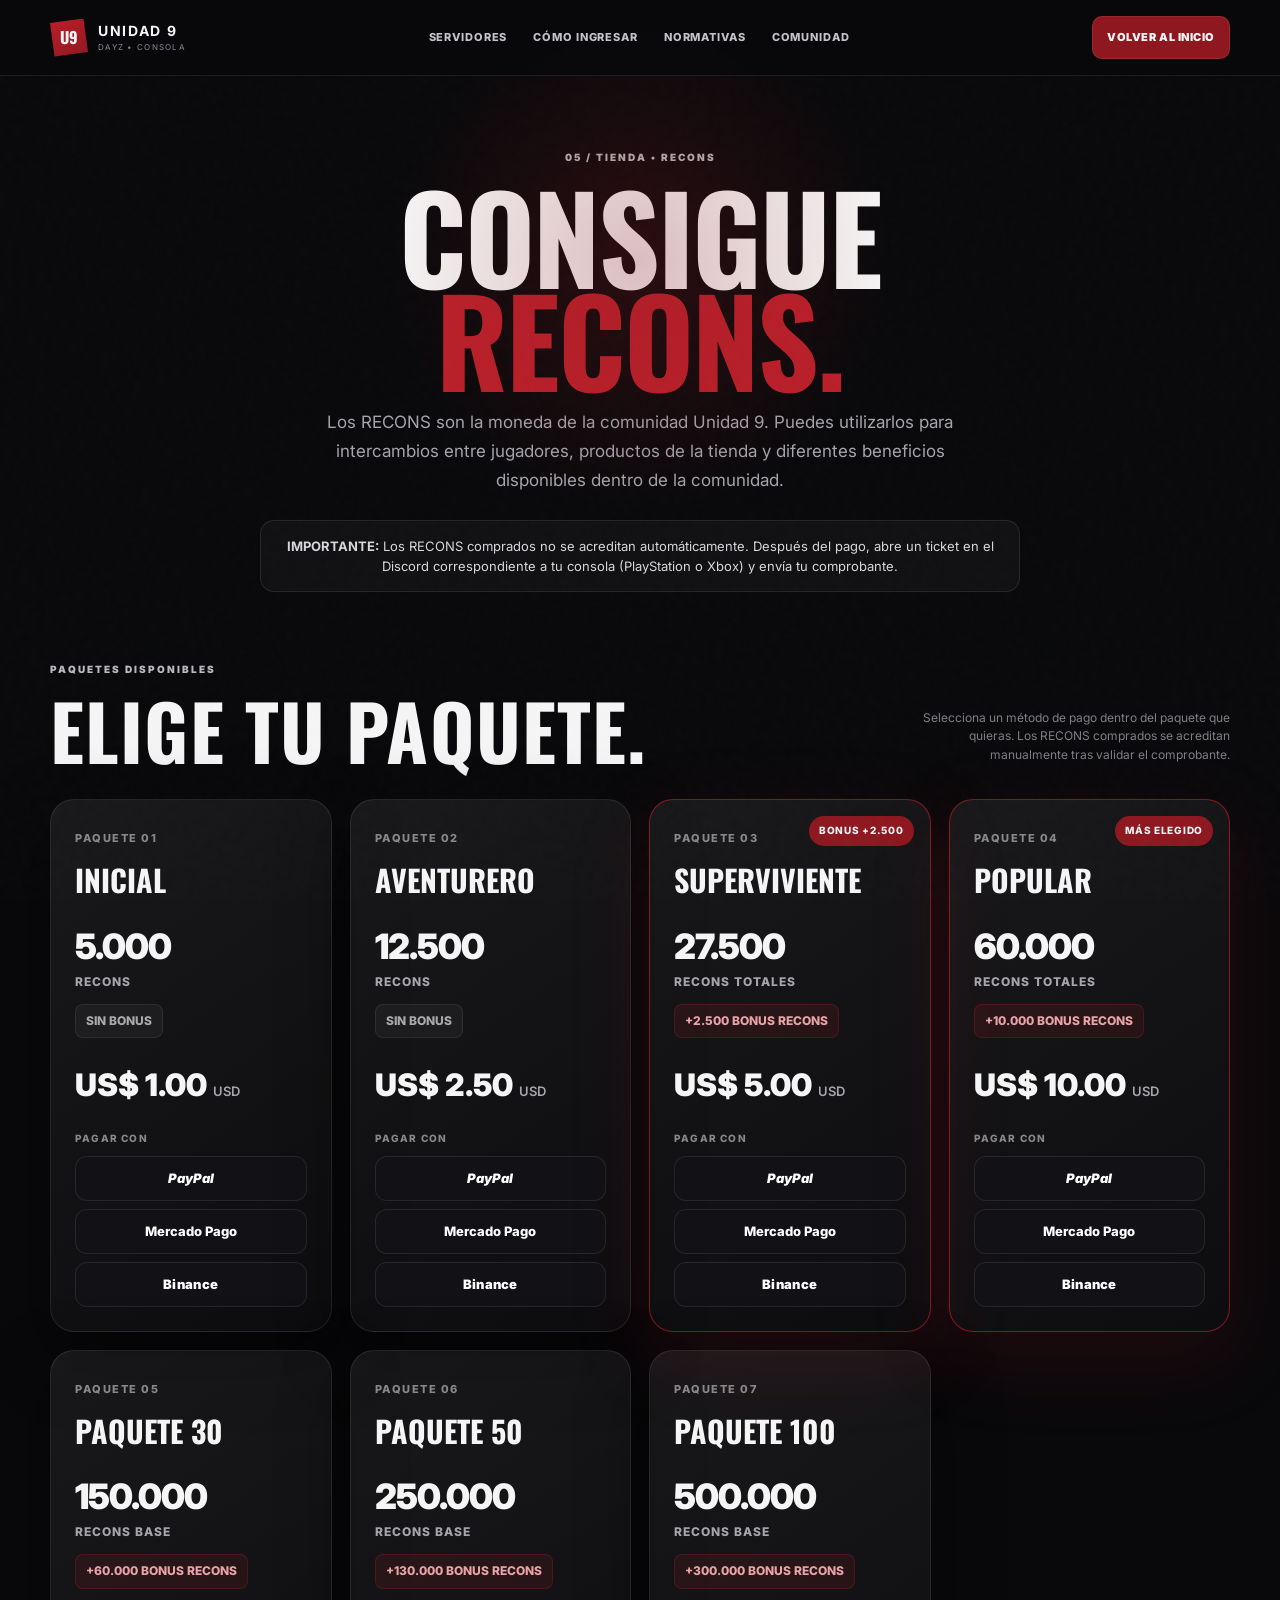
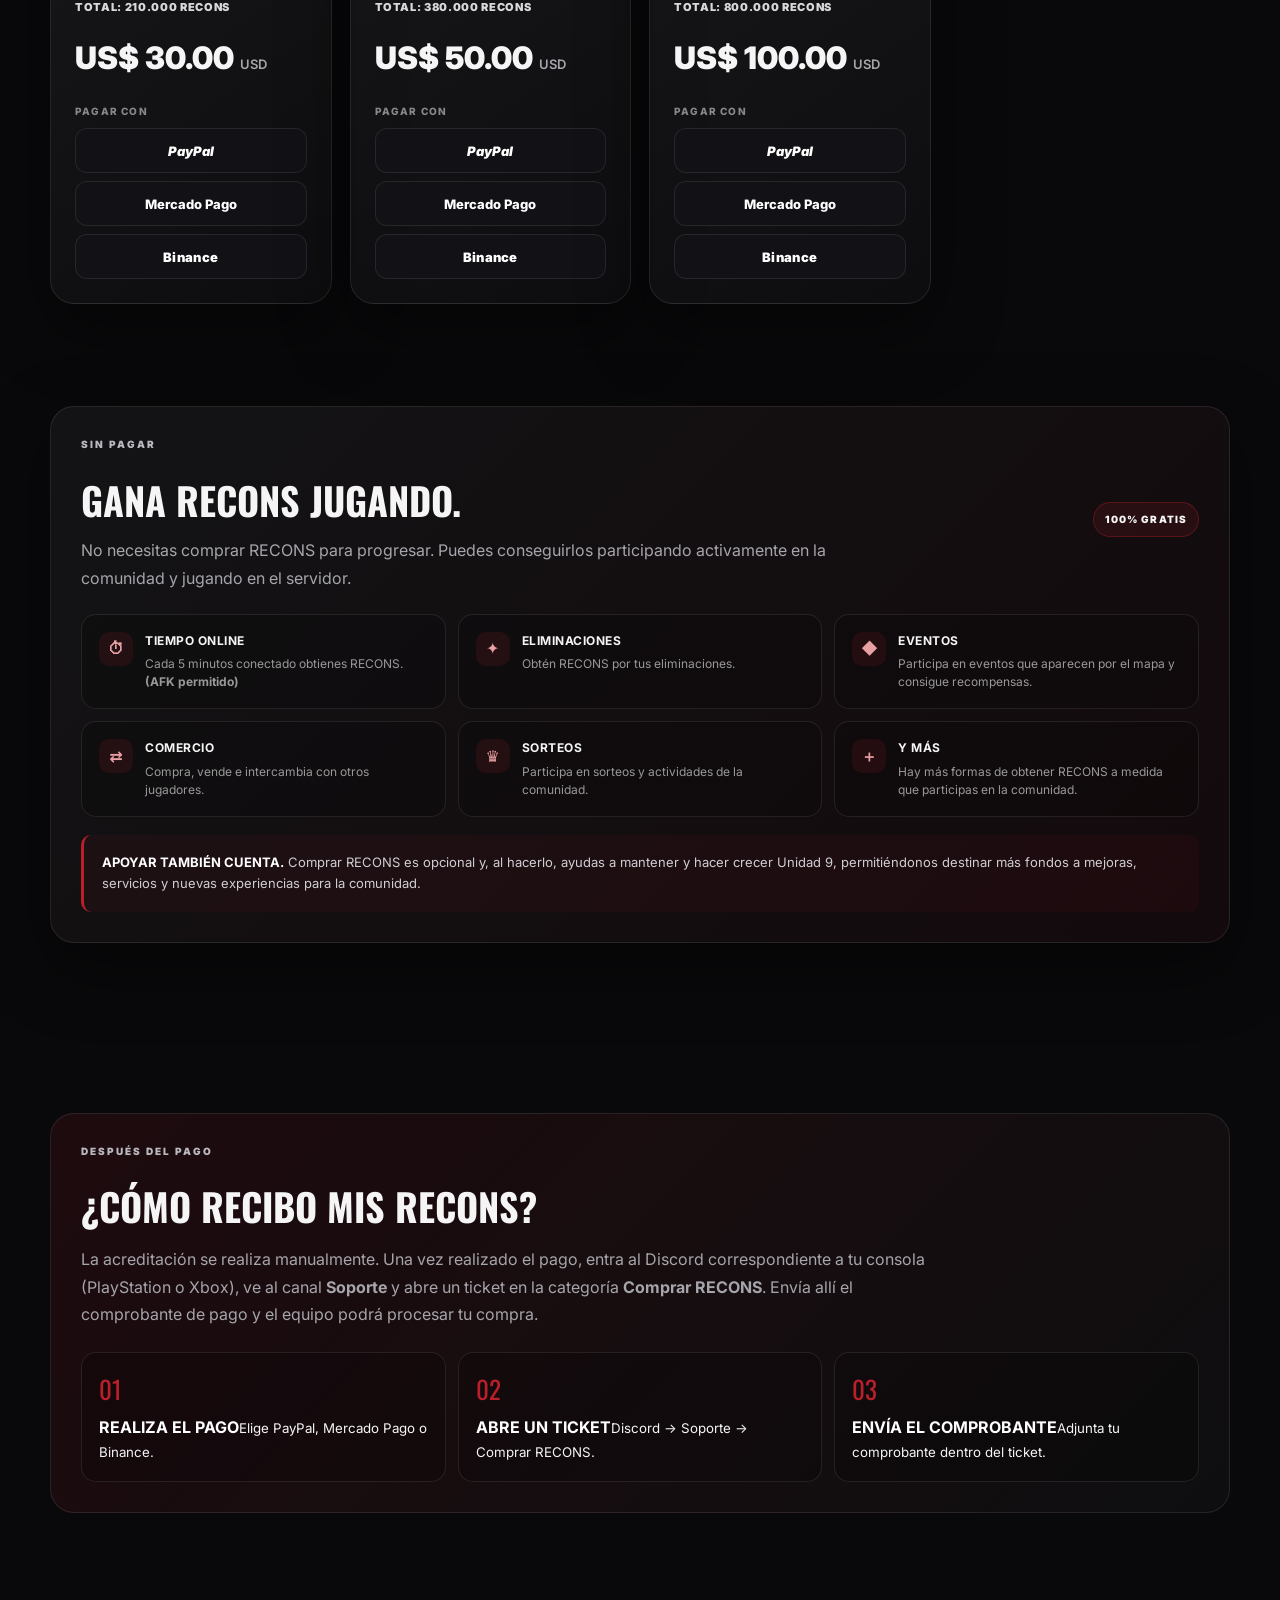
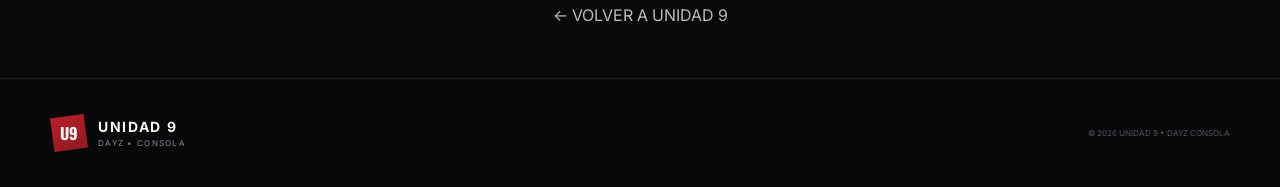
==== commit 9b5f4ffb: "first commi2t" ====
--- a/recons.html
+++ b/recons.html
@@ -10,7 +10,7 @@
   <link rel="preconnect" href="https://fonts.googleapis.com">
   <link rel="preconnect" href="https://fonts.gstatic.com" crossorigin>
   <link href="https://fonts.googleapis.com/css2?family=Inter:wght@400;500;600;700;800;900&family=Oswald:wght@500;600;700&display=swap" rel="stylesheet">
-  <link rel="stylesheet" href="assets/styles.css">
+  <link rel="stylesheet" href="assets/styles.css?v=20261031-u9">
   <style>
     .shop-hero{padding-top:150px;padding-bottom:70px;text-align:center;position:relative;overflow:hidden}.shop-hero:before{content:"";position:absolute;width:520px;height:520px;border-radius:50%;background:radial-gradient(circle,rgba(143,24,32,.25),transparent 68%);left:50%;top:0;transform:translateX(-50%);pointer-events:none}.shop-hero h1{font-family:Oswald,sans-serif;font-size:clamp(58px,13vw,120px);line-height:.86;letter-spacing:-2px;margin:18px 0}.shop-hero h1 span{color:var(--red2)}.shop-hero p{max-width:680px;margin:0 auto;color:var(--muted);font-size:17px;line-height:1.7}.shop-note{margin:25px auto 0;max-width:760px;padding:15px 18px;border:1px solid var(--line);border-radius:14px;background:rgba(255,255,255,.035);font-size:13px;color:#d8d8dc}.packages{display:grid;grid-template-columns:repeat(4,1fr);gap:18px;padding-bottom:80px}.package-card{position:relative;background:linear-gradient(145deg,rgba(255,255,255,.065),rgba(255,255,255,.018));border:1px solid var(--line);border-radius:24px;padding:24px;box-shadow:var(--shadow);overflow:hidden;transition:transform .3s ease,border-color .3s ease}.package-card:hover{transform:translateY(-7px);border-color:rgba(187,32,42,.55)}.package-card.featured{border-color:rgba(187,32,42,.65);box-shadow:0 25px 80px rgba(143,24,32,.18)}.package-badge{position:absolute;top:16px;right:16px;background:var(--red);border-radius:999px;padding:7px 10px;font-size:10px;font-weight:800;letter-spacing:.7px}.package-art{height:145px;border-radius:17px;background:radial-gradient(circle at 50% 40%,rgba(187,32,42,.42),transparent 38%),linear-gradient(145deg,#18181e,#0c0c0f);display:grid;place-items:center;margin-bottom:22px;border:1px solid rgba(255,255,255,.06);position:relative}.package-art:after{display:none !important;content:none !important}.package-number{font-size:11px;color:#888;letter-spacing:1.5px;font-weight:800}.package-card h2{font-family:Oswald,sans-serif;font-size:30px;margin:8px 0 15px}.recons-total{font-size:35px;font-weight:900;letter-spacing:-1px}.recons-label{font-size:12px;color:var(--muted);letter-spacing:1px;font-weight:800}.bonus{display:inline-flex;margin:12px 0 18px;padding:7px 10px;border-radius:8px;background:rgba(187,32,42,.12);border:1px solid rgba(187,32,42,.25);font-size:12px;font-weight:800;color:#e9a4a8}.price{font-size:31px;font-weight:900;margin:5px 0 22px}.price small{font-size:13px;color:var(--muted);font-weight:600}.pay-title{font-size:10px;letter-spacing:1.2px;color:#888;font-weight:800;margin-bottom:9px}.pay-grid{display:grid;grid-template-columns:1fr;gap:8px}.pay-btn{min-height:45px;border-radius:12px;border:1px solid var(--line);background:#111116;color:#fff;text-decoration:none;display:flex;align-items:center;justify-content:center;font-weight:900;font-size:13px;transition:.25s}.pay-btn:hover{border-color:rgba(255,255,255,.25);background:#19191f;transform:translateY(-2px)}.pay-btn.paypal{font-style:italic}.pay-btn.mp{font-weight:800}.pay-btn.binance{letter-spacing:.3px}.payment-help{padding:70px 0 90px}.payment-box{border:1px solid var(--line);border-radius:24px;background:linear-gradient(135deg,rgba(143,24,32,.16),rgba(255,255,255,.025));padding:30px}.payment-box h2{font-family:Oswald,sans-serif;font-size:38px;margin:0 0 10px}.payment-box p{color:var(--muted);line-height:1.7;max-width:850px}.payment-steps{display:grid;grid-template-columns:repeat(3,1fr);gap:12px;margin-top:24px}.payment-step{padding:17px;border:1px solid var(--line);border-radius:15px;background:rgba(0,0,0,.2)}.payment-step b{color:#fff}.payment-step span{display:block;color:var(--red2);font-family:Oswald,sans-serif;font-size:25px;margin-bottom:6px}.back-home{text-align:center;padding-bottom:50px}.back-home a{color:#bbb;text-decoration:none}.back-home a:hover{color:#fff}
     @media(max-width:950px){.packages{grid-template-columns:repeat(2,1fr)}}
@@ -20,13 +20,13 @@
 <body>
   <div class="noise"></div>
   <header class="site-header" id="top">
-    <a class="brand" href="index.html" aria-label="Volver a Unidad 9"><span class="brand-mark">U9</span><span class="brand-text"><strong>UNIDAD 9</strong><small>DAYZ • PLAYSTATION</small></span></a>
+    <a class="brand" href="index.html" aria-label="Volver a Unidad 9"><span class="brand-mark">U9</span><span class="brand-text"><strong>UNIDAD 9</strong><small>DAYZ • CONSOLA</small></span></a>
     <nav class="desktop-nav" aria-label="Navegación principal"><a href="index.html#servidores">SERVIDORES</a><a href="index.html#como-ingresar">CÓMO INGRESAR</a><a href="index.html#normativas">NORMATIVAS</a><a href="index.html#comunidad">COMUNIDAD</a></nav>
     <a class="nav-cta" href="index.html">VOLVER AL INICIO</a>
   </header>
 
   <main>
-    <section class="shop-hero section-pad"><div class="container"><div class="eyebrow">05 / TIENDA • RECONS</div><h1>CONSIGUE<br><span>RECONS.</span></h1><p>Los RECONS son la moneda de la comunidad Unidad 9. Puedes utilizarlos para intercambios entre jugadores, productos de la tienda y diferentes beneficios disponibles dentro de la comunidad.</p><div class="shop-note"><strong>IMPORTANTE:</strong> Los RECONS comprados no se acreditan automáticamente. Después del pago, abre un ticket en el Discord del servidor que prefieras y envía tu comprobante.</div></div></section>
+    <section class="shop-hero section-pad"><div class="container"><div class="eyebrow">05 / TIENDA • RECONS</div><h1>CONSIGUE<br><span>RECONS.</span></h1><p>Los RECONS son la moneda de la comunidad Unidad 9. Puedes utilizarlos para intercambios entre jugadores, productos de la tienda y diferentes beneficios disponibles dentro de la comunidad.</p><div class="shop-note"><strong>IMPORTANTE:</strong> Los RECONS comprados no se acreditan automáticamente. Después del pago, abre un ticket en el Discord correspondiente a tu consola (PlayStation o Xbox) y envía tu comprobante.</div></div></section>
 
     <section class="section-pad" style="padding-top:0"><div class="container"><div class="section-head"><div><div class="eyebrow">PAQUETES DISPONIBLES</div><h2>ELIGE TU PAQUETE.</h2></div><p>Selecciona un método de pago dentro del paquete que quieras. Los RECONS comprados se acreditan manualmente tras validar el comprobante.</p></div>
       <div class="packages">
@@ -76,6 +76,39 @@
             <a class="pay-btn binance" data-link="binance4" href="#">Binance</a>
           </div>
         </article>
+        <article class="package-card reveal">
+          <span class="package-number">PAQUETE 05</span><h2>PAQUETE 30</h2>
+          <div class="recons-total">150.000</div><div class="recons-label">RECONS BASE</div>
+          <div class="bonus">+60.000 BONUS RECONS</div><div class="package-total">TOTAL: 210.000 RECONS</div>
+          <div class="price">US$ 30.00 <small>USD</small></div>
+          <div class="pay-title">PAGAR CON</div><div class="pay-grid">
+            <a class="pay-btn paypal" data-link="paypal5" href="#">PayPal</a>
+            <a class="pay-btn mp" data-link="mercadopago5" href="#">Mercado Pago</a>
+            <a class="pay-btn binance" data-link="binance5" href="#">Binance</a>
+          </div>
+        </article>
+        <article class="package-card reveal delay-1">
+          <span class="package-number">PAQUETE 06</span><h2>PAQUETE 50</h2>
+          <div class="recons-total">250.000</div><div class="recons-label">RECONS BASE</div>
+          <div class="bonus">+130.000 BONUS RECONS</div><div class="package-total">TOTAL: 380.000 RECONS</div>
+          <div class="price">US$ 50.00 <small>USD</small></div>
+          <div class="pay-title">PAGAR CON</div><div class="pay-grid">
+            <a class="pay-btn paypal" data-link="paypal6" href="#">PayPal</a>
+            <a class="pay-btn mp" data-link="mercadopago6" href="#">Mercado Pago</a>
+            <a class="pay-btn binance" data-link="binance6" href="#">Binance</a>
+          </div>
+        </article>
+        <article class="package-card reveal delay-2">
+          <span class="package-number">PAQUETE 07</span><h2>PAQUETE 100</h2>
+          <div class="recons-total">500.000</div><div class="recons-label">RECONS BASE</div>
+          <div class="bonus">+300.000 BONUS RECONS</div><div class="package-total">TOTAL: 800.000 RECONS</div>
+          <div class="price">US$ 100.00 <small>USD</small></div>
+          <div class="pay-title">PAGAR CON</div><div class="pay-grid">
+            <a class="pay-btn paypal" data-link="paypal7" href="#">PayPal</a>
+            <a class="pay-btn mp" data-link="mercadopago7" href="#">Mercado Pago</a>
+            <a class="pay-btn binance" data-link="binance7" href="#">Binance</a>
+          </div>
+        </article>
       </div>
 
       <div class="free-earn reveal">
@@ -93,10 +126,10 @@
       </div>
       </div></section>
 
-    <section class="payment-help"><div class="container"><div class="payment-box reveal"><div class="eyebrow">DESPUÉS DEL PAGO</div><h2>¿CÓMO RECIBO MIS RECONS?</h2><p>La acreditación se realiza manualmente. Una vez realizado el pago, entra al Discord del servidor donde quieras recibir la acreditación, ve al canal <strong>Soporte</strong> y abre un ticket en la categoría <strong>Comprar RECONS</strong>. Envía allí el comprobante de pago y el equipo podrá procesar tu compra.</p><div class="payment-steps"><div class="payment-step"><span>01</span><b>REALIZA EL PAGO</b><small>Elige PayPal, Mercado Pago o Binance.</small></div><div class="payment-step"><span>02</span><b>ABRE UN TICKET</b><small>Discord → Soporte → Comprar RECONS.</small></div><div class="payment-step"><span>03</span><b>ENVÍA EL COMPROBANTE</b><small>Adjunta tu comprobante dentro del ticket.</small></div></div></div></div></section>
+    <section class="payment-help"><div class="container"><div class="payment-box reveal"><div class="eyebrow">DESPUÉS DEL PAGO</div><h2>¿CÓMO RECIBO MIS RECONS?</h2><p>La acreditación se realiza manualmente. Una vez realizado el pago, entra al Discord correspondiente a tu consola (PlayStation o Xbox), ve al canal <strong>Soporte</strong> y abre un ticket en la categoría <strong>Comprar RECONS</strong>. Envía allí el comprobante de pago y el equipo podrá procesar tu compra.</p><div class="payment-steps"><div class="payment-step"><span>01</span><b>REALIZA EL PAGO</b><small>Elige PayPal, Mercado Pago o Binance.</small></div><div class="payment-step"><span>02</span><b>ABRE UN TICKET</b><small>Discord → Soporte → Comprar RECONS.</small></div><div class="payment-step"><span>03</span><b>ENVÍA EL COMPROBANTE</b><small>Adjunta tu comprobante dentro del ticket.</small></div></div></div></div></section>
     <div class="back-home"><a href="index.html">← VOLVER A UNIDAD 9</a></div>
   </main>
-  <footer class="footer"><div class="container footer-inner"><div class="brand"><span class="brand-mark">U9</span><span class="brand-text"><strong>UNIDAD 9</strong><small>DAYZ • PLAYSTATION</small></span></div><div class="footer-copy">© 2026 UNIDAD 9 • DAYZ PLAYSTATION</div></div></footer>
-  <script src="assets/config.js"></script><script src="assets/script.js"></script>
+  <footer class="footer"><div class="container footer-inner"><div class="brand"><span class="brand-mark">U9</span><span class="brand-text"><strong>UNIDAD 9</strong><small>DAYZ • CONSOLA</small></span></div><div class="footer-copy">© 2026 UNIDAD 9 • DAYZ CONSOLA</div></div></footer>
+  <script src="assets/config.js?v=20261031-u9"></script><script src="assets/script.js?v=20261031-u9"></script>
 </body>
 </html>
--- a/assets/styles.css
+++ b/assets/styles.css
@@ -1,7 +1,7 @@
 :root{--bg:#09090b;--bg2:#101014;--panel:#15151a;--panel2:#1b1b21;--text:#f5f5f5;--muted:#a5a5ab;--red:#8f1820;--red2:#bb202a;--line:rgba(255,255,255,.09);--shadow:0 24px 70px rgba(0,0,0,.45);--max:1180px;--radius:22px}
-*{box-sizing:border-box;margin:0;padding:0}html{scroll-behavior:smooth}body{font-family:Inter,system-ui,sans-serif;background:var(--bg);color:var(--text);line-height:1.55;overflow-x:hidden}a{color:inherit;text-decoration:none}button{font:inherit;color:inherit}::selection{background:var(--red2);color:#fff}.noise{position:fixed;inset:0;pointer-events:none;opacity:.035;background-image:url("data:image/svg+xml,%3Csvg viewBox='0 0 140 140' xmlns='http://www.w3.org/2000/svg'%3E%3Cfilter id='n'%3E%3CfeTurbulence type='fractalNoise' baseFrequency='.8' numOctaves='4' stitchTiles='stitch'/%3E%3C/filter%3E%3Crect width='100%25' height='100%25' filter='url(%23n)' opacity='.5'/%3E%3C/svg%3E");z-index:20}.container{width:min(calc(100% - 32px),var(--max));margin:auto}.section-pad{padding:100px 0}.site-header{height:76px;position:fixed;top:0;left:0;right:0;z-index:30;display:flex;align-items:center;justify-content:space-between;padding:0 max(16px,calc((100vw - var(--max))/2));background:rgba(9,9,11,.76);border-bottom:1px solid var(--line);backdrop-filter:blur(16px)}.brand{display:flex;align-items:center;gap:10px}.brand-mark{width:38px;height:38px;display:grid;place-items:center;font-family:Oswald,sans-serif;font-weight:700;font-size:16px;background:linear-gradient(145deg,var(--red2),var(--red));clip-path:polygon(0 12%,88% 0,100% 88%,12% 100%);box-shadow:0 8px 20px rgba(187,32,42,.22)}.brand-text{display:flex;flex-direction:column;line-height:1}.brand-text strong{font-size:14px;letter-spacing:.12em}.brand-text small{color:#888892;font-size:8px;letter-spacing:.16em;margin-top:5px}.desktop-nav{display:flex;gap:26px;font-size:11px;font-weight:800;letter-spacing:.08em;color:#c2c2c7}.desktop-nav a{transition:.2s}.desktop-nav a:hover{color:#fff}.nav-cta,.btn{display:inline-flex;align-items:center;justify-content:center;gap:12px;border-radius:10px;font-weight:900;letter-spacing:.05em;font-size:11px;transition:transform .25s,box-shadow .25s,background .25s}.nav-cta{padding:12px 14px;background:var(--red);border:1px solid rgba(255,255,255,.08)}.nav-cta:hover,.btn-primary:hover{transform:translateY(-2px);box-shadow:0 14px 34px rgba(143,24,32,.32)}.hero{min-height:790px;display:flex;align-items:center;position:relative;overflow:hidden;padding-top:130px;background:radial-gradient(circle at 74% 36%,rgba(143,24,32,.2),transparent 31%),linear-gradient(180deg,#0d0d10 0%,#09090b 100%)}.hero:after{content:"";position:absolute;inset:auto -10% -50px;height:220px;background:linear-gradient(transparent,var(--bg));pointer-events:none}.hero-glow{position:absolute;border-radius:50%;filter:blur(80px);opacity:.23;pointer-events:none}.glow-a{width:300px;height:300px;background:var(--red);right:7%;top:18%}.glow-b{width:180px;height:180px;background:#5b0e14;left:-5%;bottom:18%}.hero-grid{display:grid;grid-template-columns:1.1fr .9fr;gap:70px;align-items:center;position:relative;z-index:1}.eyebrow{font-size:10px;letter-spacing:.2em;font-weight:900;color:#b9b9bf;margin-bottom:18px}.pulse{display:inline-block;width:7px;height:7px;border-radius:50%;background:#d63b45;box-shadow:0 0 0 7px rgba(214,59,69,.12);margin-right:9px;vertical-align:middle}.hero h1,.cta-box h2,.section-head h2,.intro h2,.rules-content h2,.economy h2,.story h2{font-family:Oswald,sans-serif;line-height:.91;letter-spacing:.015em;text-transform:uppercase}.hero h1{font-size:clamp(62px,8vw,112px);text-shadow:0 20px 60px rgba(0,0,0,.35)}.hero h1 span,.intro h2 span,.cta-box h2 span{color:#a31b24}.hero-lead{max-width:590px;color:#b2b2b8;font-size:15px;margin-top:25px}.hero-actions{display:flex;gap:11px;margin-top:30px;flex-wrap:wrap}.btn{min-height:46px;padding:0 18px}.btn-primary{background:linear-gradient(145deg,#a21d26,#79131a);border:1px solid rgba(255,255,255,.1)}.btn-ghost{border:1px solid rgba(255,255,255,.12);background:rgba(255,255,255,.02)}.btn-ghost:hover{background:rgba(255,255,255,.06);transform:translateY(-2px)}.hero-whatsapp{display:grid;grid-template-columns:44px 1fr auto;align-items:center;gap:13px;margin-top:16px;padding:14px 16px;border:1px solid rgba(187,32,42,.28);border-radius:14px;background:linear-gradient(135deg,rgba(143,24,32,.12),rgba(255,255,255,.025));box-shadow:0 12px 35px rgba(0,0,0,.2);transition:transform .25s,border-color .25s,background .25s}.hero-whatsapp:hover{transform:translateY(-3px);border-color:rgba(187,32,42,.52);background:linear-gradient(135deg,rgba(143,24,32,.18),rgba(255,255,255,.035))}.hero-whatsapp-icon{width:44px;height:44px;display:grid;place-items:center;border-radius:12px;background:rgba(187,32,42,.14);color:#d13944;font-size:21px}.hero-whatsapp-copy{display:flex;flex-direction:column;gap:4px}.hero-whatsapp-copy strong{font-size:10px;letter-spacing:.055em}.hero-whatsapp-copy small{font-size:8px;color:#76767e;letter-spacing:.08em;font-weight:800}.hero-whatsapp-arrow{font-size:21px;color:#777780}.hero-proof{margin-top:22px;color:#7f7f87;font-size:9px;font-weight:800;letter-spacing:.12em}.hero-proof span{color:#d63b45}.hero-panel{border:1px solid var(--line);background:linear-gradient(160deg,rgba(255,255,255,.06),rgba(255,255,255,.015));border-radius:28px;padding:24px;box-shadow:var(--shadow);position:relative;overflow:hidden}.hero-panel:before{content:"";position:absolute;inset:0;background:linear-gradient(115deg,rgba(255,255,255,.07),transparent 32%,transparent 68%,rgba(143,24,32,.09));pointer-events:none}.panel-top{display:flex;justify-content:space-between;color:#85858d;font-size:10px;font-weight:800;letter-spacing:.16em}.radar{height:310px;position:relative;display:grid;place-items:center;margin:10px 0}.radar:before{content:"";position:absolute;width:1px;height:88%;background:rgba(255,255,255,.08)}.radar:after{content:"";position:absolute;height:1px;width:88%;background:rgba(255,255,255,.08)}.radar-ring{position:absolute;border:1px solid rgba(255,255,255,.1);border-radius:50%}.r1{width:220px;height:220px}.r2{width:140px;height:140px}.radar-sweep{position:absolute;width:110px;height:110px;border-radius:100% 0 0 0;background:linear-gradient(135deg,rgba(187,32,42,.35),transparent 65%);transform-origin:100% 100%;animation:sweep 4s linear infinite}.radar-core{width:64px;height:64px;border-radius:50%;display:grid;place-items:center;background:#111116;border:1px solid rgba(255,255,255,.15);font-family:Oswald;font-size:22px;box-shadow:0 0 30px rgba(187,32,42,.18)}.radar-dot{width:7px;height:7px;border-radius:50%;background:#c9323d;box-shadow:0 0 0 6px rgba(201,50,61,.1);position:absolute}.d1{left:30%;top:39%}.d2{right:27%;bottom:37%}.d3{right:22%;top:29%}.stat-grid{display:grid;grid-template-columns:repeat(3,1fr);border-top:1px solid var(--line);padding-top:17px}.stat-grid div{display:flex;flex-direction:column}.stat-grid strong{font-size:27px;font-weight:900}.stat-grid span{color:#777780;font-size:8px;letter-spacing:.13em;font-weight:800;margin-top:3px}.fine{display:block;color:#55555b;font-size:8px;margin-top:13px}.ticker{border-top:1px solid var(--line);border-bottom:1px solid var(--line);overflow:hidden;background:#0c0c0f}.ticker-track{width:max-content;display:flex;gap:22px;align-items:center;padding:13px 0;color:#85858d;font-size:9px;font-weight:900;letter-spacing:.17em;animation:marquee 35s linear infinite}.ticker i{color:var(--red2);font-style:normal}.two-col{display:grid;grid-template-columns:.34fr 1fr;gap:80px}.section-label{font-size:10px;letter-spacing:.18em;color:#7b7b83;font-weight:900}.section-label span{color:#be252e;margin-right:8px}.intro{background:linear-gradient(180deg,#0a0a0d,#0d0d10)}.intro-copy h2{font-size:clamp(42px,5vw,72px);max-width:760px}.intro-copy p{color:#a5a5ab;max-width:760px;margin-top:24px}.mini-facts{display:flex;gap:16px;margin-top:35px}.mini-facts div{min-width:110px;border:1px solid var(--line);border-radius:14px;padding:14px}.mini-facts strong{display:block;font-size:22px}.mini-facts span{font-size:8px;color:#74747c;letter-spacing:.15em;font-weight:900}.servers{background:linear-gradient(180deg,#0d0d10,#09090b)}.section-head{display:flex;justify-content:space-between;gap:30px;align-items:end;margin-bottom:35px}.section-head h2{font-size:clamp(44px,6vw,76px)}.section-head p{max-width:330px;color:#7f7f86;font-size:12px;text-align:right}.server-grid{display:grid;grid-template-columns:repeat(2,1fr);gap:20px}.server-card{border:1px solid var(--line);background:var(--panel);border-radius:var(--radius);overflow:hidden;box-shadow:var(--shadow);transition:transform .3s,border-color .3s}.server-card:hover{transform:translateY(-6px);border-color:rgba(187,32,42,.35)}.server-image{height:260px;position:relative;display:flex;align-items:flex-end;padding:22px;overflow:hidden}.server-image:before,.server-image:after{content:"";position:absolute;inset:0}.chernarus-art{background:linear-gradient(130deg,#121419 0%,#242c2c 50%,#0f1213 100%)}.livonia-art{background:linear-gradient(130deg,#121214 0%,#2c3027 52%,#10110f 100%)}.chernarus-art:before{background:radial-gradient(circle at 70% 35%,rgba(161,170,151,.22),transparent 25%),linear-gradient(160deg,transparent 40%,rgba(0,0,0,.8))}.livonia-art:before{background:radial-gradient(circle at 64% 33%,rgba(184,175,125,.17),transparent 24%),linear-gradient(155deg,transparent 38%,rgba(0,0,0,.83))}.server-image:after{background:linear-gradient(180deg,transparent 30%,rgba(0,0,0,.65))}.server-image span,.server-image em{position:relative;z-index:1}.server-image span{font-family:Oswald;font-size:45px;letter-spacing:.03em}.server-image em{position:absolute;right:22px;top:20px;font-style:normal;font-size:11px;letter-spacing:.14em;color:#aaa}.server-body{padding:23px}.server-status{color:#7e7e86;font-size:9px;font-weight:900;letter-spacing:.14em}.status-dot{display:inline-block;width:6px;height:6px;background:#cc3942;border-radius:50%;margin-right:6px;box-shadow:0 0 0 5px rgba(204,57,66,.08)}.server-body h3{font-family:Oswald;font-size:36px;margin-top:7px}.server-body p{color:#909098;font-size:13px;margin-top:8px}.server-buttons{display:flex;gap:9px;margin-top:20px;flex-wrap:wrap}.btn-small{min-height:40px;padding:0 13px;font-size:9px}.access{background:#101015}.steps{display:grid;gap:12px}.step{display:grid;grid-template-columns:76px 1fr;gap:20px;border:1px solid var(--line);background:rgba(255,255,255,.02);border-radius:18px;padding:22px;transition:.25s}.step:hover{border-color:rgba(187,32,42,.28);transform:translateX(3px)}.step-no{font-family:Oswald;font-size:42px;color:var(--red2);line-height:1}.step h3{font-family:Oswald;font-size:26px}.step p{color:#92929a;font-size:13px;margin-top:7px;max-width:800px}.text-link{display:inline-block;margin-top:13px;color:#d3d3d8;font-size:9px;font-weight:900;letter-spacing:.12em}.tip{display:inline-block;margin-top:14px;padding:8px 10px;border:1px solid var(--line);border-radius:8px;color:#76767e;font-size:8px;font-weight:900;letter-spacing:.1em}.access-note{margin-top:16px;border-left:2px solid var(--red2);padding:14px 16px;color:#83838a;background:rgba(143,24,32,.05);font-size:11px}.access-note strong{color:#d9d9dc}.rules{background:#0b0b0e}.rules-grid{align-items:start}.rules-content h2{font-size:clamp(46px,6vw,78px)}.muted{color:#81818a;font-size:12px;margin-top:12px;max-width:650px}.accordion{margin-top:28px;border-top:1px solid var(--line)}.accordion-item{width:100%;border:0;border-bottom:1px solid var(--line);background:none;display:flex;justify-content:space-between;align-items:center;padding:18px 4px;text-align:left;cursor:pointer;font-size:11px;font-weight:900;letter-spacing:.06em}.accordion-item b{color:var(--red2);margin-right:12px}.accordion-item i{font-style:normal;font-size:20px;color:#797981;transition:.2s}.accordion-item[aria-expanded="true"] i{transform:rotate(45deg);color:#fff}.accordion-panel{max-height:0;overflow:hidden;transition:max-height .3s ease}.accordion-panel p{padding:0 8px 18px 38px;color:#8f8f97;font-size:12px}.economy{background:linear-gradient(180deg,#0b0b0e,#09090b)}.economy-card{display:grid;grid-template-columns:1fr 1fr;gap:0;border:1px solid var(--line);border-radius:28px;overflow:hidden;background:linear-gradient(135deg,#15151a,#0e0e11);box-shadow:var(--shadow)}.economy-main,.economy-side{padding:40px}.economy-main{background:radial-gradient(circle at 20% 20%,rgba(187,32,42,.12),transparent 35%)}.economy h2{font-size:90px;color:#fff}.economy-main p{color:#97979f;max-width:500px}.economy-pills{display:flex;gap:8px;flex-wrap:wrap;margin-top:23px}.economy-pills span{font-size:8px;font-weight:900;letter-spacing:.12em;color:#92929a;padding:8px 10px;border:1px solid var(--line);border-radius:8px}.economy-side{border-left:1px solid var(--line);display:grid;grid-template-columns:auto 1fr;gap:18px;align-items:start}.coin{width:60px;height:60px;border-radius:50%;display:grid;place-items:center;border:1px solid rgba(187,32,42,.55);background:radial-gradient(circle,#551017,#1a0d10 70%);font-family:Oswald;font-size:27px;box-shadow:inset 0 0 30px rgba(187,32,42,.2)}.economy-side strong{font-size:11px;letter-spacing:.1em}.economy-side p{color:#8d8d95;font-size:11px;margin-top:7px}.economy-side .btn{grid-column:1/-1;margin-top:5px;width:max-content}.community{background:#0c0c10}.community-grid{display:grid;grid-template-columns:repeat(2,1fr);gap:12px}.social-card{display:grid;grid-template-columns:44px 1fr auto;gap:15px;align-items:center;border:1px solid var(--line);background:rgba(255,255,255,.025);border-radius:17px;padding:18px;transition:.25s}.social-card:hover{transform:translateY(-3px);border-color:rgba(187,32,42,.35);background:rgba(255,255,255,.04)}.social-icon{width:44px;height:44px;display:grid;place-items:center;border-radius:12px;background:rgba(187,32,42,.1);color:#d13944;font-size:20px}.social-card small{font-size:8px;color:#6f6f77;font-weight:900;letter-spacing:.14em}.social-card h3{font-family:Oswald;font-size:25px;line-height:1}.social-card p{color:#81818a;font-size:10px;margin-top:5px}.arrow{color:#6d6d75;font-size:20px}.story{background:linear-gradient(180deg,#0c0c0f,#111116)}.story-card{display:grid;grid-template-columns:150px 1fr;gap:40px;align-items:center;border:1px solid var(--line);border-radius:28px;padding:35px;background:radial-gradient(circle at 0 0,rgba(143,24,32,.12),transparent 38%)}.story-mark{font-family:Oswald;font-size:96px;color:var(--red2);opacity:.85}.story h2{font-size:clamp(42px,5vw,66px)}.story p{color:#94949c;font-size:12px;margin-top:13px;max-width:840px}.final-cta{padding-top:60px}.cta-box{display:flex;justify-content:space-between;align-items:center;gap:30px;padding:52px 40px;border:1px solid var(--line);border-radius:28px;background:linear-gradient(135deg,rgba(143,24,32,.18),rgba(255,255,255,.025));overflow:hidden;position:relative}.cta-box:after{content:"U9";position:absolute;right:35px;bottom:-40px;font-family:Oswald;font-size:200px;color:rgba(255,255,255,.025);line-height:1}.cta-box h2{font-size:clamp(50px,7vw,90px)}.btn-xl{min-height:58px;padding:0 24px;position:relative;z-index:2}.footer{border-top:1px solid var(--line);padding:35px 0;background:#08080a}.footer-inner{display:flex;align-items:center;justify-content:space-between;gap:20px}.footer-links{display:flex;gap:18px;font-size:9px;font-weight:900;letter-spacing:.1em;color:#72727a}.footer-copy{font-size:8px;color:#55555c}.floating-top{position:fixed;right:16px;bottom:18px;width:42px;height:42px;border-radius:12px;border:1px solid var(--line);background:rgba(17,17,20,.9);color:#bbb;z-index:25;opacity:0;pointer-events:none;transition:.2s;backdrop-filter:blur(12px)}.floating-top.show{opacity:1;pointer-events:auto}.reveal{opacity:0;transform:translateY(20px);transition:opacity .7s ease,transform .7s ease}.reveal.visible{opacity:1;transform:none}.delay-1{transition-delay:.1s}.delay-2{transition-delay:.2s}@keyframes sweep{to{transform:rotate(360deg)}}@keyframes marquee{to{transform:translateX(-50%)}}
+*{box-sizing:border-box;margin:0;padding:0}html{scroll-behavior:smooth}body{font-family:Inter,system-ui,sans-serif;background:var(--bg);color:var(--text);line-height:1.55;overflow-x:hidden}a{color:inherit;text-decoration:none}button{font:inherit;color:inherit}::selection{background:var(--red2);color:#fff}.noise{position:fixed;inset:0;pointer-events:none;opacity:.035;background-image:url("data:image/svg+xml,%3Csvg viewBox='0 0 140 140' xmlns='http://www.w3.org/2000/svg'%3E%3Cfilter id='n'%3E%3CfeTurbulence type='fractalNoise' baseFrequency='.8' numOctaves='4' stitchTiles='stitch'/%3E%3C/filter%3E%3Crect width='100%25' height='100%25' filter='url(%23n)' opacity='.5'/%3E%3C/svg%3E");z-index:20}.container{width:min(calc(100% - 32px),var(--max));margin:auto}.section-pad{padding:100px 0}.site-header{height:76px;position:fixed;top:0;left:0;right:0;z-index:30;display:flex;align-items:center;justify-content:space-between;padding:0 max(16px,calc((100vw - var(--max))/2));background:rgba(9,9,11,.76);border-bottom:1px solid var(--line);backdrop-filter:blur(16px)}.brand{display:flex;align-items:center;gap:10px}.brand-mark{width:38px;height:38px;display:grid;place-items:center;font-family:Oswald,sans-serif;font-weight:700;font-size:16px;background:linear-gradient(145deg,var(--red2),var(--red));clip-path:polygon(0 12%,88% 0,100% 88%,12% 100%);box-shadow:0 8px 20px rgba(187,32,42,.22)}.brand-text{display:flex;flex-direction:column;line-height:1}.brand-text strong{font-size:14px;letter-spacing:.12em}.brand-text small{color:#888892;font-size:8px;letter-spacing:.16em;margin-top:5px}.desktop-nav{display:flex;gap:26px;font-size:11px;font-weight:800;letter-spacing:.08em;color:#c2c2c7}.desktop-nav a{transition:.2s}.desktop-nav a:hover{color:#fff}.nav-cta,.btn{display:inline-flex;align-items:center;justify-content:center;gap:12px;border-radius:10px;font-weight:900;letter-spacing:.05em;font-size:11px;transition:transform .25s,box-shadow .25s,background .25s}.nav-cta{padding:12px 14px;background:var(--red);border:1px solid rgba(255,255,255,.08)}.nav-cta:hover,.btn-primary:hover{transform:translateY(-2px);box-shadow:0 14px 34px rgba(143,24,32,.32)}.hero{min-height:790px;display:flex;align-items:center;position:relative;overflow:hidden;padding-top:130px;background:radial-gradient(circle at 74% 36%,rgba(143,24,32,.2),transparent 31%),linear-gradient(180deg,#0d0d10 0%,#09090b 100%)}.hero:after{content:"";position:absolute;inset:auto -10% -50px;height:220px;background:linear-gradient(transparent,var(--bg));pointer-events:none}.hero-glow{position:absolute;border-radius:50%;filter:blur(80px);opacity:.23;pointer-events:none}.glow-a{width:300px;height:300px;background:var(--red);right:7%;top:18%}.glow-b{width:180px;height:180px;background:#5b0e14;left:-5%;bottom:18%}.hero-grid{display:grid;grid-template-columns:1.1fr .9fr;gap:70px;align-items:center;position:relative;z-index:1}.eyebrow{font-size:10px;letter-spacing:.2em;font-weight:900;color:#b9b9bf;margin-bottom:18px}.pulse{display:inline-block;width:7px;height:7px;border-radius:50%;background:#d63b45;box-shadow:0 0 0 7px rgba(214,59,69,.12);margin-right:9px;vertical-align:middle}.hero h1,.cta-box h2,.section-head h2,.intro h2,.rules-content h2,.economy h2,.story h2{font-family:Oswald,sans-serif;line-height:.91;letter-spacing:.015em;text-transform:uppercase}.hero h1{font-size:clamp(62px,8vw,112px);text-shadow:0 20px 60px rgba(0,0,0,.35)}.hero h1 span,.intro h2 span,.cta-box h2 span{color:#a31b24}.hero-lead{max-width:590px;color:#b2b2b8;font-size:15px;margin-top:25px}.hero-actions{display:flex;gap:11px;margin-top:30px;flex-wrap:wrap}.btn{min-height:46px;padding:0 18px}.btn-primary{background:linear-gradient(145deg,#a21d26,#79131a);border:1px solid rgba(255,255,255,.1)}.btn-ghost{border:1px solid rgba(255,255,255,.12);background:rgba(255,255,255,.02)}.btn-ghost:hover{background:rgba(255,255,255,.06);transform:translateY(-2px)}.hero-discord{display:grid;grid-template-columns:44px 1fr auto;align-items:center;gap:13px;margin-top:16px;padding:14px 16px;border:1px solid rgba(187,32,42,.28);border-radius:14px;background:linear-gradient(135deg,rgba(143,24,32,.12),rgba(255,255,255,.025));box-shadow:0 12px 35px rgba(0,0,0,.2);transition:transform .25s,border-color .25s,background .25s}.hero-discord:hover{transform:translateY(-3px);border-color:rgba(187,32,42,.52);background:linear-gradient(135deg,rgba(143,24,32,.18),rgba(255,255,255,.035))}.hero-discord-icon{width:44px;height:44px;display:grid;place-items:center;border-radius:12px;background:rgba(187,32,42,.14);color:#d13944;font-size:21px}.hero-discord-copy{display:flex;flex-direction:column;gap:4px}.hero-discord-copy strong{font-size:10px;letter-spacing:.055em}.hero-discord-copy small{font-size:8px;color:#76767e;letter-spacing:.08em;font-weight:800}.hero-discord-arrow{font-size:21px;color:#777780}.hero-proof{margin-top:22px;color:#7f7f87;font-size:9px;font-weight:800;letter-spacing:.12em}.hero-proof span{color:#d63b45}.hero-panel{border:1px solid var(--line);background:linear-gradient(160deg,rgba(255,255,255,.06),rgba(255,255,255,.015));border-radius:28px;padding:24px;box-shadow:var(--shadow);position:relative;overflow:hidden}.hero-panel:before{content:"";position:absolute;inset:0;background:linear-gradient(115deg,rgba(255,255,255,.07),transparent 32%,transparent 68%,rgba(143,24,32,.09));pointer-events:none}.panel-top{display:flex;justify-content:space-between;color:#85858d;font-size:10px;font-weight:800;letter-spacing:.16em}.radar{height:310px;position:relative;display:grid;place-items:center;margin:10px 0}.radar:before{content:"";position:absolute;width:1px;height:88%;background:rgba(255,255,255,.08)}.radar:after{content:"";position:absolute;height:1px;width:88%;background:rgba(255,255,255,.08)}.radar-ring{position:absolute;border:1px solid rgba(255,255,255,.1);border-radius:50%}.r1{width:220px;height:220px}.r2{width:140px;height:140px}.radar-sweep{position:absolute;width:110px;height:110px;border-radius:100% 0 0 0;background:linear-gradient(135deg,rgba(187,32,42,.35),transparent 65%);transform-origin:100% 100%;animation:sweep 4s linear infinite}.radar-core{width:64px;height:64px;border-radius:50%;display:grid;place-items:center;background:#111116;border:1px solid rgba(255,255,255,.15);font-family:Oswald;font-size:22px;box-shadow:0 0 30px rgba(187,32,42,.18)}.radar-dot{width:7px;height:7px;border-radius:50%;background:#c9323d;box-shadow:0 0 0 6px rgba(201,50,61,.1);position:absolute}.d1{left:30%;top:39%}.d2{right:27%;bottom:37%}.d3{right:22%;top:29%}.stat-grid{display:grid;grid-template-columns:repeat(3,1fr);border-top:1px solid var(--line);padding-top:17px}.stat-grid div{display:flex;flex-direction:column}.stat-grid strong{font-size:27px;font-weight:900}.stat-grid span{color:#777780;font-size:8px;letter-spacing:.13em;font-weight:800;margin-top:3px}.fine{display:block;color:#55555b;font-size:8px;margin-top:13px}.ticker{border-top:1px solid var(--line);border-bottom:1px solid var(--line);overflow:hidden;background:#0c0c0f}.ticker-track{width:max-content;display:flex;gap:22px;align-items:center;padding:13px 0;color:#85858d;font-size:9px;font-weight:900;letter-spacing:.17em;animation:marquee 35s linear infinite}.ticker i{color:var(--red2);font-style:normal}.two-col{display:grid;grid-template-columns:.34fr 1fr;gap:80px}.section-label{font-size:10px;letter-spacing:.18em;color:#7b7b83;font-weight:900}.section-label span{color:#be252e;margin-right:8px}.intro{background:linear-gradient(180deg,#0a0a0d,#0d0d10)}.intro-copy h2{font-size:clamp(42px,5vw,72px);max-width:760px}.intro-copy p{color:#a5a5ab;max-width:760px;margin-top:24px}.mini-facts{display:flex;gap:16px;margin-top:35px}.mini-facts div{min-width:110px;border:1px solid var(--line);border-radius:14px;padding:14px}.mini-facts strong{display:block;font-size:22px}.mini-facts span{font-size:8px;color:#74747c;letter-spacing:.15em;font-weight:900}.servers{background:linear-gradient(180deg,#0d0d10,#09090b)}.section-head{display:flex;justify-content:space-between;gap:30px;align-items:end;margin-bottom:35px}.section-head h2{font-size:clamp(44px,6vw,76px)}.section-head p{max-width:330px;color:#7f7f86;font-size:12px;text-align:right}.server-grid{display:grid;grid-template-columns:repeat(2,1fr);gap:20px}.server-card{border:1px solid var(--line);background:var(--panel);border-radius:var(--radius);overflow:hidden;box-shadow:var(--shadow);transition:transform .3s,border-color .3s}.server-card:hover{transform:translateY(-6px);border-color:rgba(187,32,42,.35)}.server-image{height:260px;position:relative;display:flex;align-items:flex-end;padding:22px;overflow:hidden}.server-image:before,.server-image:after{content:"";position:absolute;inset:0}.playstation-art{background:linear-gradient(130deg,#151014 0%,#332024 50%,#0f1114 100%)}.xbox-art{background:linear-gradient(130deg,#111714 0%,#26312b 50%,#0f1114 100%)}.playstation-art:before{background:radial-gradient(circle at 70% 35%,rgba(187,32,42,.28),transparent 28%),linear-gradient(160deg,transparent 40%,rgba(0,0,0,.8))}.xbox-art:before{background:radial-gradient(circle at 70% 35%,rgba(105,160,113,.22),transparent 28%),linear-gradient(160deg,transparent 40%,rgba(0,0,0,.8))}.server-image:after{background:linear-gradient(180deg,transparent 30%,rgba(0,0,0,.65))}.server-image span,.server-image em{position:relative;z-index:1}.server-image span{font-family:Oswald;font-size:45px;letter-spacing:.03em}.server-image em{position:absolute;right:22px;top:20px;font-style:normal;font-size:11px;letter-spacing:.14em;color:#aaa}.server-body{padding:23px}.server-status{color:#7e7e86;font-size:9px;font-weight:900;letter-spacing:.14em}.status-dot{display:inline-block;width:6px;height:6px;background:#cc3942;border-radius:50%;margin-right:6px;box-shadow:0 0 0 5px rgba(204,57,66,.08)}.server-body h3{font-family:Oswald;font-size:36px;margin-top:7px}.server-body p{color:#909098;font-size:13px;margin-top:8px}.server-buttons{display:flex;gap:9px;margin-top:20px;flex-wrap:wrap}.btn-small{min-height:40px;padding:0 13px;font-size:9px}.access{background:#101015}.steps{display:grid;gap:12px}.step{display:grid;grid-template-columns:76px 1fr;gap:20px;border:1px solid var(--line);background:rgba(255,255,255,.02);border-radius:18px;padding:22px;transition:.25s}.step:hover{border-color:rgba(187,32,42,.28);transform:translateX(3px)}.step-no{font-family:Oswald;font-size:42px;color:var(--red2);line-height:1}.step h3{font-family:Oswald;font-size:26px}.step p{color:#92929a;font-size:13px;margin-top:7px;max-width:800px}.text-link{display:inline-block;margin-top:13px;color:#d3d3d8;font-size:9px;font-weight:900;letter-spacing:.12em}.tip{display:inline-block;margin-top:14px;padding:8px 10px;border:1px solid var(--line);border-radius:8px;color:#76767e;font-size:8px;font-weight:900;letter-spacing:.1em}.access-note{margin-top:16px;border-left:2px solid var(--red2);padding:14px 16px;color:#83838a;background:rgba(143,24,32,.05);font-size:11px}.access-note strong{color:#d9d9dc}.rules{background:#0b0b0e}.rules-grid{align-items:start}.rules-content h2{font-size:clamp(46px,6vw,78px)}.muted{color:#81818a;font-size:12px;margin-top:12px;max-width:650px}.accordion{margin-top:28px;border-top:1px solid var(--line)}.accordion-item{width:100%;border:0;border-bottom:1px solid var(--line);background:none;display:flex;justify-content:space-between;align-items:center;padding:18px 4px;text-align:left;cursor:pointer;font-size:11px;font-weight:900;letter-spacing:.06em}.accordion-item b{color:var(--red2);margin-right:12px}.accordion-item i{font-style:normal;font-size:20px;color:#797981;transition:.2s}.accordion-item[aria-expanded="true"] i{transform:rotate(45deg);color:#fff}.accordion-panel{max-height:0;overflow:hidden;transition:max-height .3s ease}.accordion-panel p{padding:0 8px 18px 38px;color:#8f8f97;font-size:12px}.economy{background:linear-gradient(180deg,#0b0b0e,#09090b)}.economy-card{display:grid;grid-template-columns:1fr 1fr;gap:0;border:1px solid var(--line);border-radius:28px;overflow:hidden;background:linear-gradient(135deg,#15151a,#0e0e11);box-shadow:var(--shadow)}.economy-main,.economy-side{padding:40px}.economy-main{background:radial-gradient(circle at 20% 20%,rgba(187,32,42,.12),transparent 35%)}.economy h2{font-size:90px;color:#fff}.economy-main p{color:#97979f;max-width:500px}.economy-pills{display:flex;gap:8px;flex-wrap:wrap;margin-top:23px}.economy-pills span{font-size:8px;font-weight:900;letter-spacing:.12em;color:#92929a;padding:8px 10px;border:1px solid var(--line);border-radius:8px}.economy-side{border-left:1px solid var(--line);display:grid;grid-template-columns:auto 1fr;gap:18px;align-items:start}.coin{width:60px;height:60px;border-radius:50%;display:grid;place-items:center;border:1px solid rgba(187,32,42,.55);background:radial-gradient(circle,#551017,#1a0d10 70%);font-family:Oswald;font-size:27px;box-shadow:inset 0 0 30px rgba(187,32,42,.2)}.economy-side strong{font-size:11px;letter-spacing:.1em}.economy-side p{color:#8d8d95;font-size:11px;margin-top:7px}.economy-side .btn{grid-column:1/-1;margin-top:5px;width:max-content}.community{background:#0c0c10}.community-grid{display:grid;grid-template-columns:repeat(2,1fr);gap:12px}.social-card{display:grid;grid-template-columns:44px 1fr auto;gap:15px;align-items:center;border:1px solid var(--line);background:rgba(255,255,255,.025);border-radius:17px;padding:18px;transition:.25s}.social-card:hover{transform:translateY(-3px);border-color:rgba(187,32,42,.35);background:rgba(255,255,255,.04)}.social-icon{width:44px;height:44px;display:grid;place-items:center;border-radius:12px;background:rgba(187,32,42,.1);color:#d13944;font-size:20px}.social-card small{font-size:8px;color:#6f6f77;font-weight:900;letter-spacing:.14em}.social-card h3{font-family:Oswald;font-size:25px;line-height:1}.social-card p{color:#81818a;font-size:10px;margin-top:5px}.arrow{color:#6d6d75;font-size:20px}.story{background:linear-gradient(180deg,#0c0c0f,#111116)}.story-card{display:grid;grid-template-columns:150px 1fr;gap:40px;align-items:center;border:1px solid var(--line);border-radius:28px;padding:35px;background:radial-gradient(circle at 0 0,rgba(143,24,32,.12),transparent 38%)}.story-mark{font-family:Oswald;font-size:96px;color:var(--red2);opacity:.85}.story h2{font-size:clamp(42px,5vw,66px)}.story p{color:#94949c;font-size:12px;margin-top:13px;max-width:840px}.final-cta{padding-top:60px}.cta-box{display:flex;justify-content:space-between;align-items:center;gap:30px;padding:52px 40px;border:1px solid var(--line);border-radius:28px;background:linear-gradient(135deg,rgba(143,24,32,.18),rgba(255,255,255,.025));overflow:hidden;position:relative}.cta-box:after{content:"U9";position:absolute;right:35px;bottom:-40px;font-family:Oswald;font-size:200px;color:rgba(255,255,255,.025);line-height:1}.cta-box h2{font-size:clamp(50px,7vw,90px)}.btn-xl{min-height:58px;padding:0 24px;position:relative;z-index:2}.footer{border-top:1px solid var(--line);padding:35px 0;background:#08080a}.footer-inner{display:flex;align-items:center;justify-content:space-between;gap:20px}.footer-links{display:flex;gap:18px;font-size:9px;font-weight:900;letter-spacing:.1em;color:#72727a}.footer-copy{font-size:8px;color:#55555c}.floating-top{position:fixed;right:16px;bottom:18px;width:42px;height:42px;border-radius:12px;border:1px solid var(--line);background:rgba(17,17,20,.9);color:#bbb;z-index:25;opacity:0;pointer-events:none;transition:.2s;backdrop-filter:blur(12px)}.floating-top.show{opacity:1;pointer-events:auto}.reveal{opacity:0;transform:translateY(20px);transition:opacity .7s ease,transform .7s ease}.reveal.visible{opacity:1;transform:none}.delay-1{transition-delay:.1s}.delay-2{transition-delay:.2s}@keyframes sweep{to{transform:rotate(360deg)}}@keyframes marquee{to{transform:translateX(-50%)}}
 @media (max-width:900px){.desktop-nav{display:none}.site-header{height:68px}.nav-cta{padding:10px 11px;font-size:9px}.hero{min-height:auto;padding:125px 0 80px}.hero-grid{grid-template-columns:1fr;gap:42px}.hero h1{font-size:clamp(58px,17vw,95px)}.hero-panel{max-width:620px}.section-pad{padding:78px 0}.two-col{grid-template-columns:1fr;gap:27px}.section-label{order:-1}.section-head{display:block}.section-head h2{margin-bottom:13px}.section-head p{text-align:left}.server-grid,.community-grid,.economy-card{grid-template-columns:1fr}.economy-side{border-left:0;border-top:1px solid var(--line)}.story-card{grid-template-columns:1fr;gap:10px}.story-mark{font-size:72px}.cta-box{display:block}.cta-box .btn{margin-top:24px}.footer-inner{flex-direction:column;align-items:flex-start}.footer-links{flex-wrap:wrap}}
-@media (max-width:600px){.container{width:min(calc(100% - 22px),var(--max))}.brand-text small{display:none}.nav-cta{display:none}.hero-grid{gap:30px}.hero-lead{font-size:13px}.hero-actions{display:grid;grid-template-columns:1fr 1fr}.hero-actions .btn{width:100%}.hero-proof{font-size:8px;line-height:1.6}.hero-whatsapp{grid-template-columns:40px 1fr auto;padding:13px}.hero-whatsapp-icon{width:40px;height:40px}.hero-whatsapp-copy strong{font-size:9px}.hero-whatsapp-copy small{font-size:7px;line-height:1.45}.hero-panel{padding:17px;border-radius:20px}.radar{height:235px}.r1{width:180px;height:180px}.r2{width:114px;height:114px}.server-image{height:220px}.server-image span{font-size:37px}.server-body{padding:18px}.server-buttons{display:grid;grid-template-columns:1fr 1fr}.btn-small{padding:0 7px}.step{grid-template-columns:53px 1fr;padding:17px}.step-no{font-size:34px}.step h3{font-size:21px}.step p{font-size:12px}.economy-main,.economy-side{padding:25px}.economy h2{font-size:76px}.economy-side{grid-template-columns:1fr}.coin{width:52px;height:52px}.economy-side .btn{width:100%}.social-card{grid-template-columns:40px 1fr auto;padding:14px}.social-icon{width:40px;height:40px}.story-card{padding:24px}.cta-box{padding:34px 24px}.footer-copy{font-size:7px}.section-head h2{font-size:46px}}
+@media (max-width:600px){.container{width:min(calc(100% - 22px),var(--max))}.brand-text small{display:none}.nav-cta{display:none}.hero-grid{gap:30px}.hero-lead{font-size:13px}.hero-actions{display:grid;grid-template-columns:1fr 1fr}.hero-actions .btn{width:100%}.hero-proof{font-size:8px;line-height:1.6}.hero-discord{grid-template-columns:40px 1fr auto;padding:13px}.hero-discord-icon{width:40px;height:40px}.hero-discord-copy strong{font-size:9px}.hero-discord-copy small{font-size:7px;line-height:1.45}.hero-panel{padding:17px;border-radius:20px}.radar{height:235px}.r1{width:180px;height:180px}.r2{width:114px;height:114px}.server-image{height:220px}.server-image span{font-size:37px}.server-body{padding:18px}.server-buttons{display:grid;grid-template-columns:1fr 1fr}.btn-small{padding:0 7px}.step{grid-template-columns:53px 1fr;padding:17px}.step-no{font-size:34px}.step h3{font-size:21px}.step p{font-size:12px}.economy-main,.economy-side{padding:25px}.economy h2{font-size:76px}.economy-side{grid-template-columns:1fr}.coin{width:52px;height:52px}.economy-side .btn{width:100%}.social-card{grid-template-columns:40px 1fr auto;padding:14px}.social-icon{width:40px;height:40px}.story-card{padding:24px}.cta-box{padding:34px 24px}.footer-copy{font-size:7px}.section-head h2{font-size:46px}}
 @media (prefers-reduced-motion:reduce){*,*::before,*::after{animation:none!important;transition:none!important;scroll-behavior:auto!important}}
 
 /* RECONS tienda adicional */
@@ -39,3 +39,30 @@
 .damage-note{padding:15px 16px;border-left:3px solid var(--red2);background:rgba(143,24,32,.08);border-radius:10px;color:#cfcfd3;font-size:12px;line-height:1.65}
 .damage-note strong{color:#fff}
 @media(max-width:700px){.damage-panel{padding:19px;border-radius:20px}.damage-main{grid-template-columns:1fr;gap:18px}.damage-countdown{font-size:clamp(52px,15vw,76px)}.damage-times{grid-template-columns:1fr 1fr}.damage-zone{width:100%}}
+
+/* Hero Discord — mobile hardening */
+.hero-discord{display:grid !important;visibility:visible !important;}
+.hero-discord-copy{min-width:0;}
+.hero-discord-copy strong,.hero-discord-copy small{overflow-wrap:anywhere;}
+@media(max-width:600px){
+  .hero-discord{display:grid !important;grid-template-columns:40px minmax(0,1fr) 24px !important;align-items:center !important;width:100% !important;min-height:70px !important;margin-top:16px !important;padding:13px !important;border:1px solid rgba(187,32,42,.42) !important;border-radius:14px !important;background:linear-gradient(135deg,rgba(143,24,32,.16),rgba(255,255,255,.035)) !important;box-shadow:0 12px 35px rgba(0,0,0,.22) !important;opacity:1 !important;transform:none !important;overflow:hidden !important;}
+  .hero-discord-icon{display:grid !important;width:40px !important;height:40px !important;place-items:center !important;border-radius:12px !important;background:rgba(187,32,42,.16) !important;color:#d13944 !important;font-size:20px !important;}
+  .hero-discord-copy{display:flex !important;flex-direction:column !important;gap:4px !important;min-width:0 !important;}
+  .hero-discord-copy strong{display:block !important;font-size:9px !important;line-height:1.35 !important;letter-spacing:.055em !important;color:#fff !important;}
+  .hero-discord-copy small{display:block !important;font-size:7px !important;line-height:1.45 !important;color:#8f8f97 !important;letter-spacing:.08em !important;font-weight:800 !important;}
+  .hero-discord-arrow{display:grid !important;place-items:center !important;font-size:20px !important;color:#aaa !important;}
+}
+
+/* ===== ACCESO: AVISO DE ENLACE ===== */
+.step-warning{margin-top:14px;padding:13px 15px;border-left:3px solid var(--red2);border-radius:9px;background:rgba(143,24,32,.08);color:#cfcfd3;font-size:11px;line-height:1.6}
+.step-warning strong{color:#fff}
+@media(max-width:600px){.step-warning{font-size:10px;padding:12px 13px}}
+
+
+/* ===== DOS PLATAFORMAS, UN MAPA ===== */
+.server-buttons .server-map-link{flex:1 0 100%;}
+@media(max-width:600px){.server-buttons .server-map-link{grid-column:1/-1;}}
+.access-platform-links{margin-top:14px;}
+.access-platform-links .btn{flex:1 1 220px;}
+
+.package-total{margin:-8px 0 18px;color:#d7d7dc;font-size:11px;font-weight:900;letter-spacing:.06em;}
